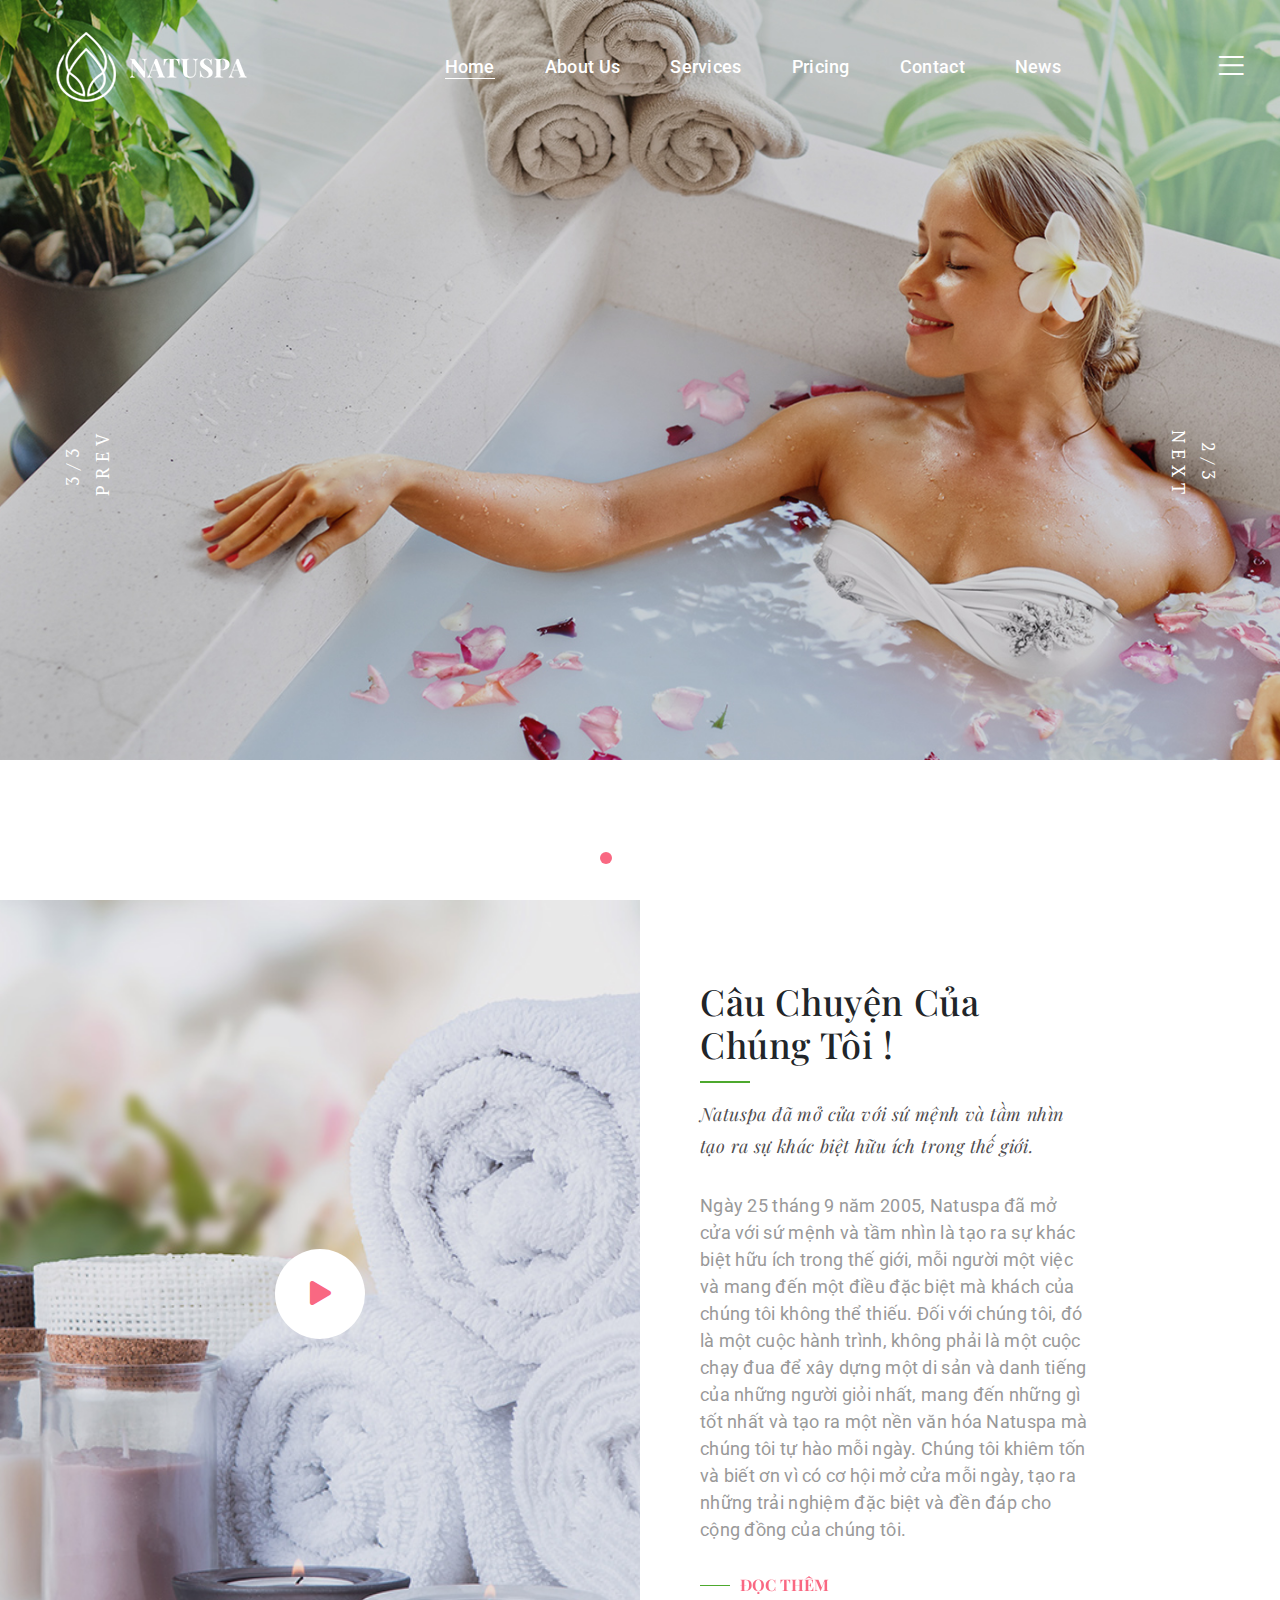
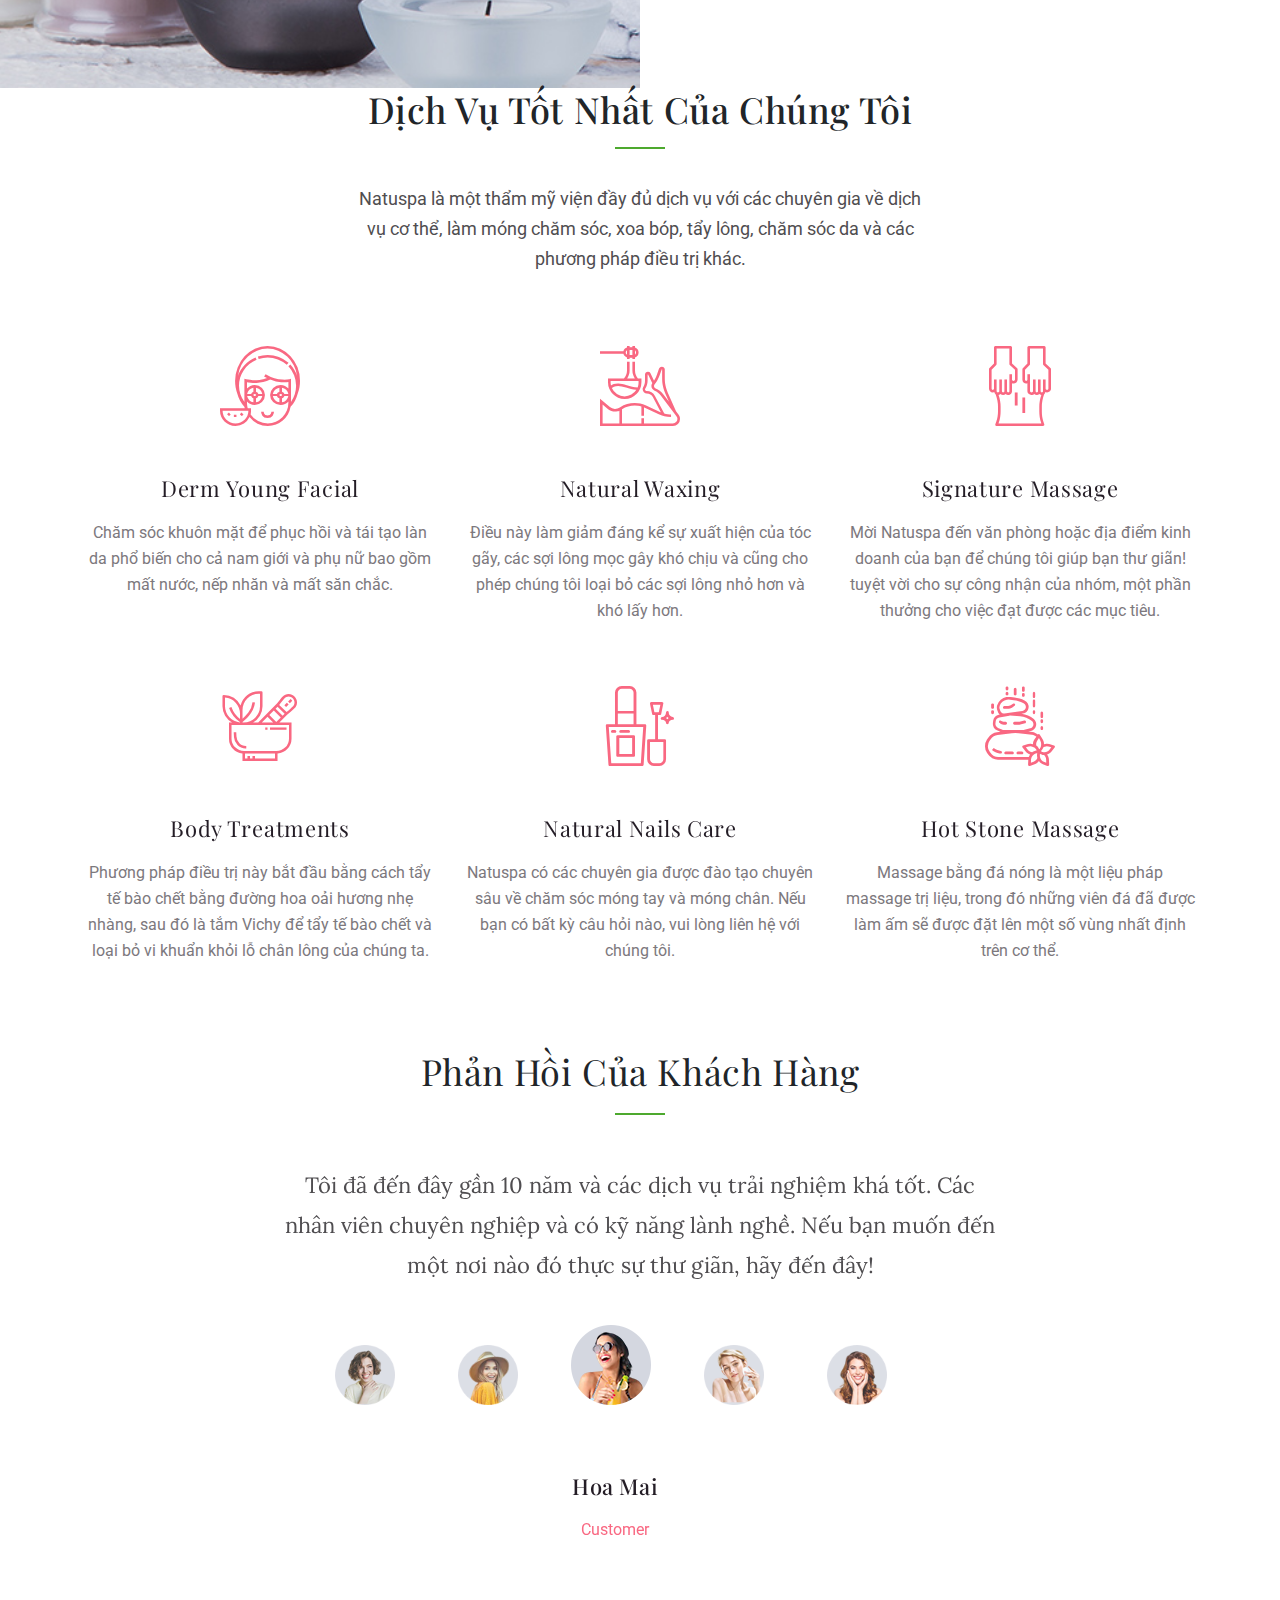
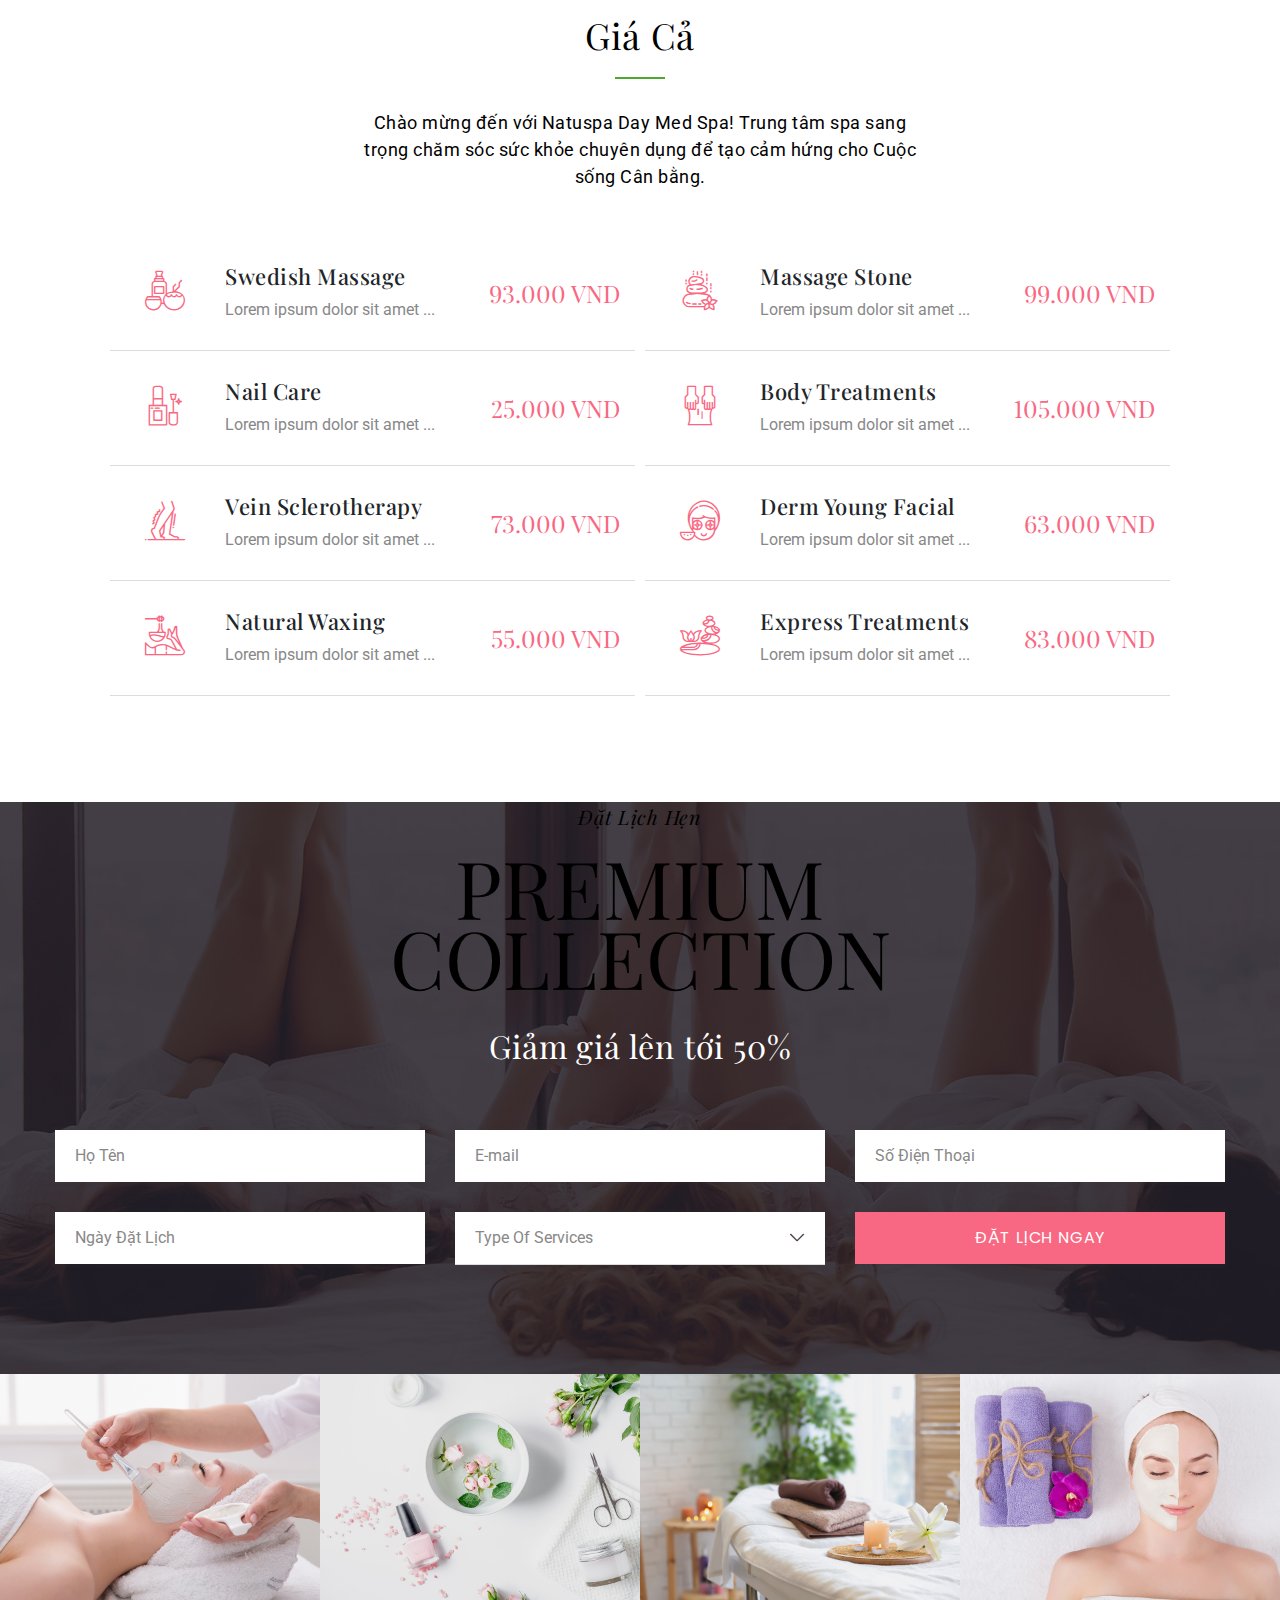
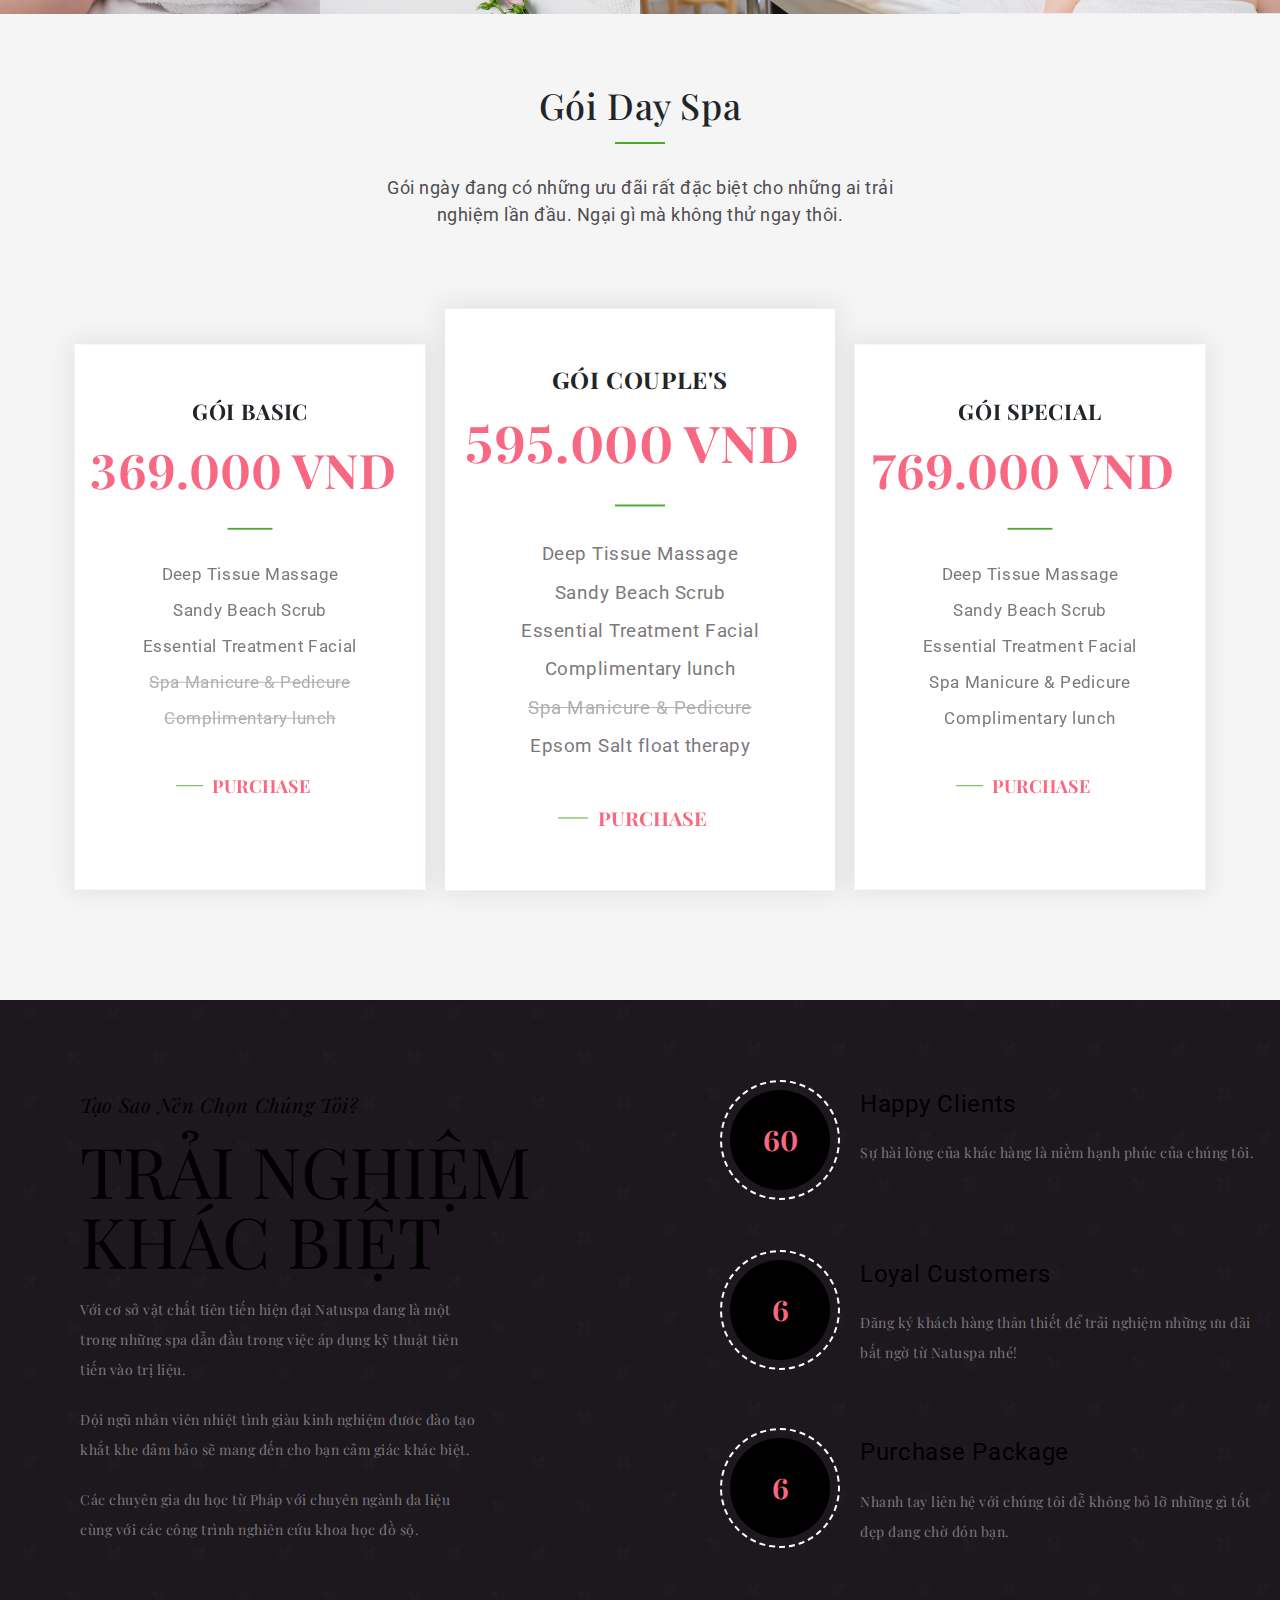
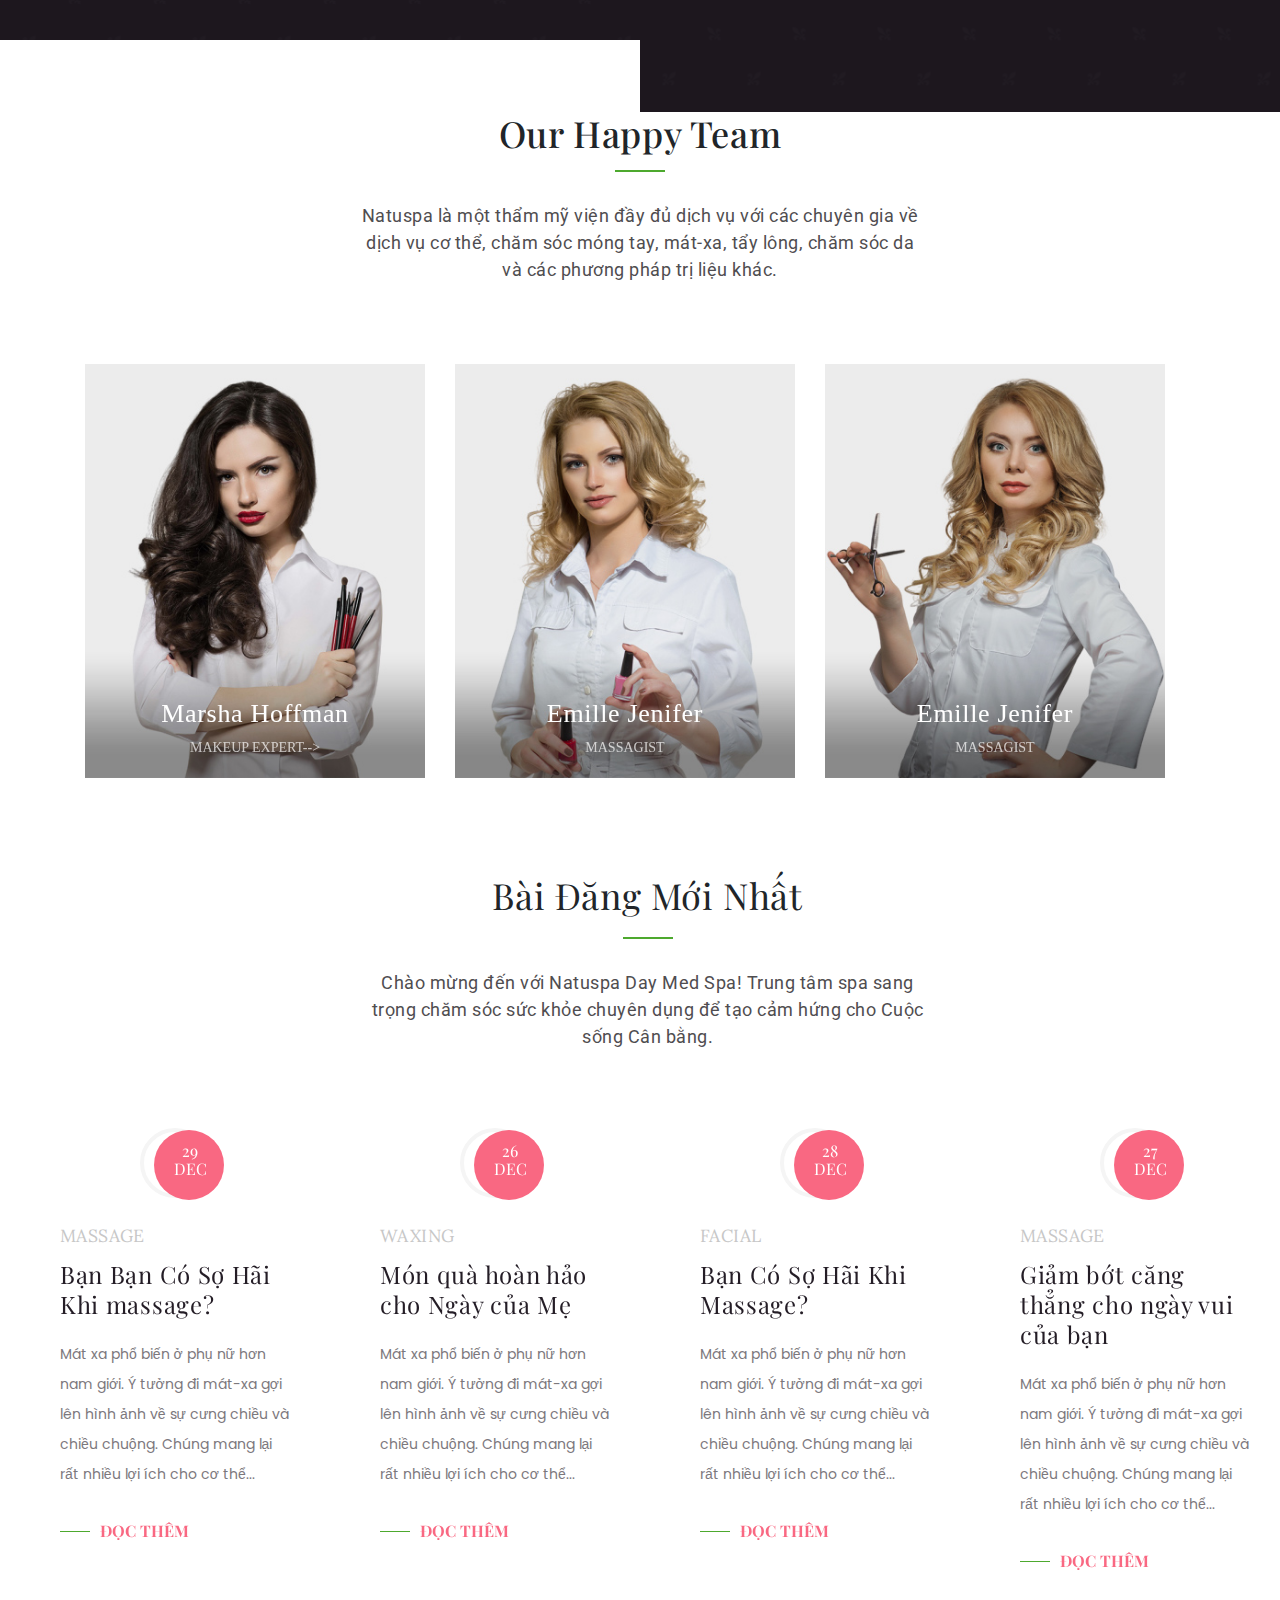
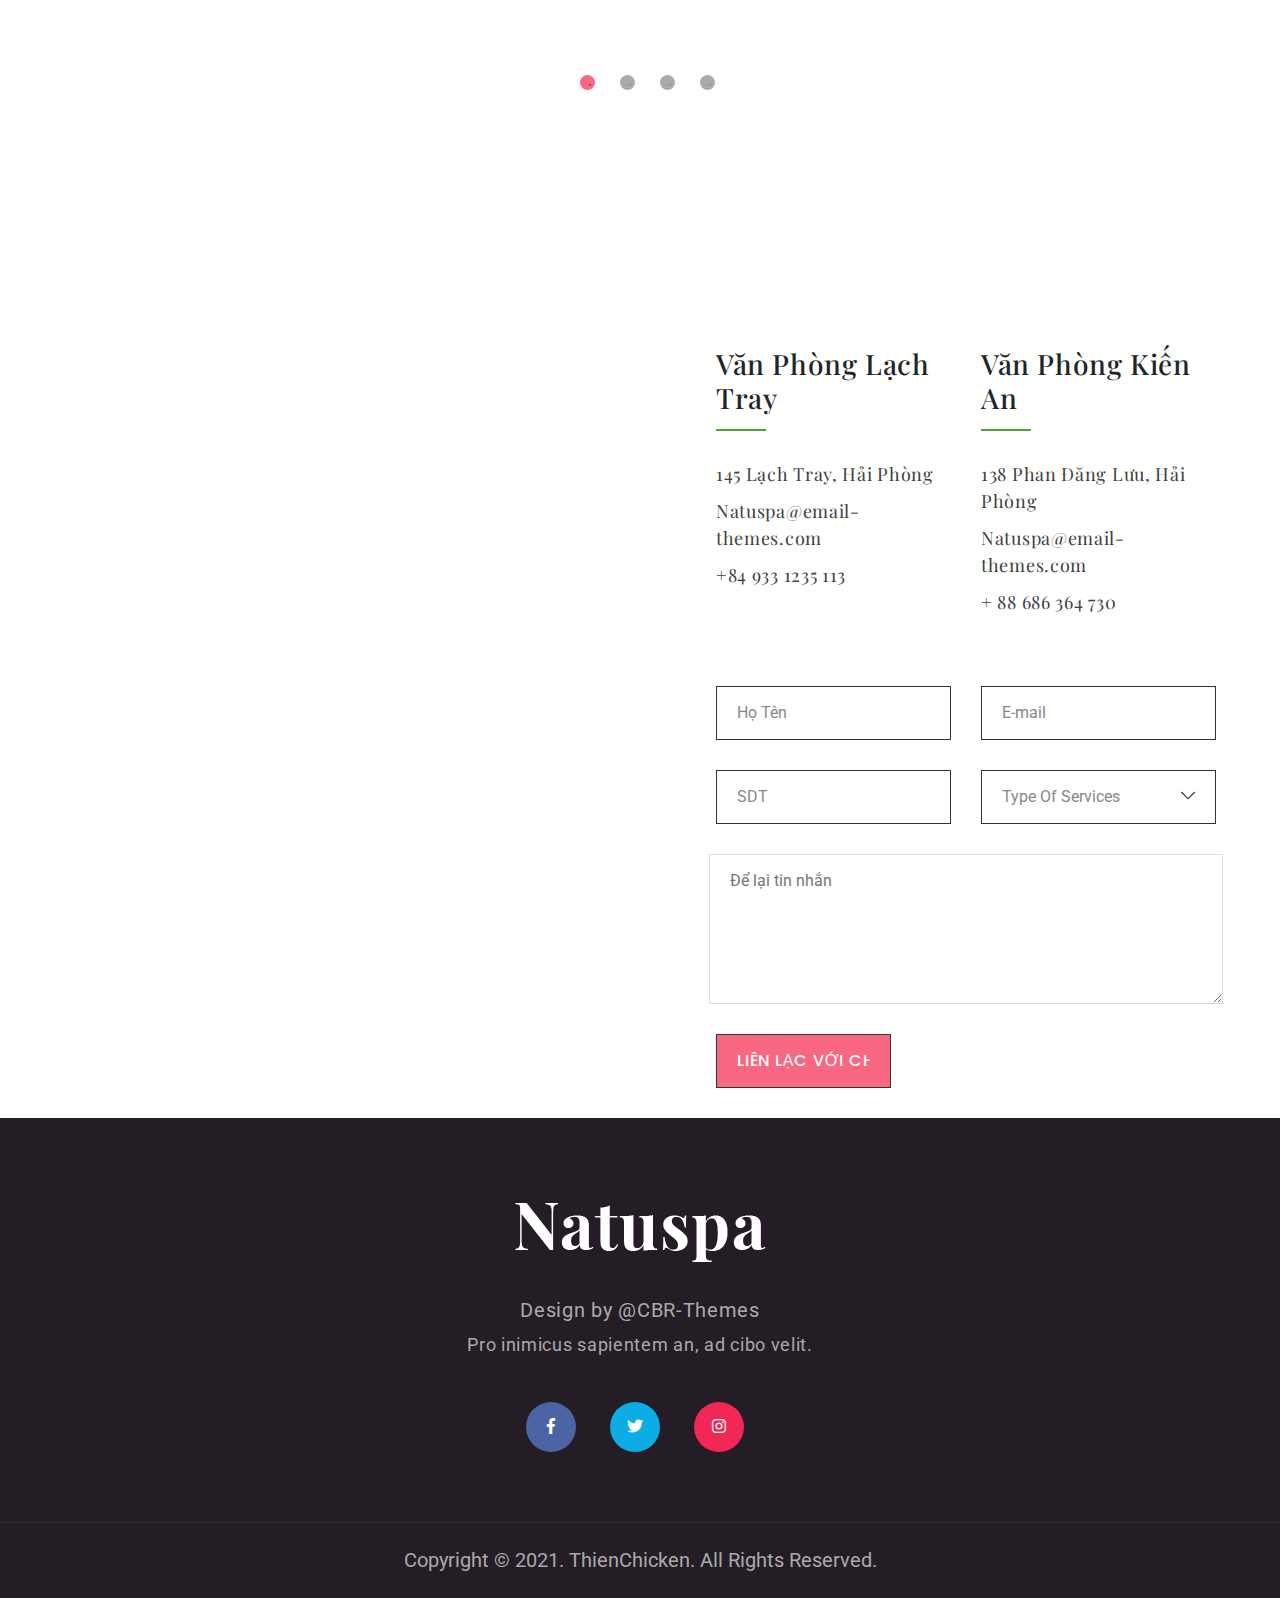
==== index.html @ ff422be2 "Web ne" ====
<!DOCTYPE html>
<html lang="en">

<head>
    <meta charset="UTF-8">
    <meta name="viewport" content="width=device-width, initial-scale=1.0">
    <meta http-equiv="X-UA-Compatible" content="ie=edge">
    <title>Natuspa - Beauty Salon & Spa Template</title>
    <link rel="stylesheet" href="./resource/css/style.css">
    <link rel="stylesheet" href="./resource/css/queries.css">
    <link rel="stylesheet" href="./resource/css/home-two.css">
    <link rel="stylesheet" href="./resource/css/animation.css">
    <link rel="stylesheet" href="./resource/css/queries-home-two.css">
    <!-- bootstrap 4 -->
    <link rel="stylesheet" href="./vendor/css/bootstrap.min.css">
    <!-- fontawesome -->
    <link rel="stylesheet" href="./vendor/fonts/fontawesome-5.0.13/css/all.css">
    <link rel="stylesheet" href="./vendor/fonts/natuspa-font/css/natuspa-icons.css">
    <!-- slick -->
    <link rel="stylesheet" href="./vendor/js/slick/slick.css">
    <link rel="stylesheet" href="./vendor/js/slick/slick-theme.css">
    <!-- <link rel="stylesheet" type="text/css" href="//cdn.jsdelivr.net/npm/slick-carousel@1.8.1/slick/slick.css" /> -->
    <link rel="stylesheet" href="./vendor/js/datetimepicker-master/jquery.datetimepicker.css">
    <!-- magnific popup -->
    <link rel="stylesheet" href="./vendor/js/Magnific-Popup-master/magnific-popup.css">
    <!-- favicons -->
    <link rel="apple-touch-icon" sizes="76x76" href="/resource/favicons/apple-touch-icon.png">
    <link rel="icon" type="image/png" sizes="32x32" href="/resource/favicons/favicon-32x32.png">
    <link rel="icon" type="image/png" sizes="16x16" href="/resource/favicons/favicon-16x16.png">
    <link rel="manifest" href="/resource/favicons/site.webmanifest">
    <link rel="mask-icon" href="/resource/favicons/safari-pinned-tab.svg" color="#5bbad5">
    <link rel="shortcut icon" href="/resource/favicons/favicon.ico">
    <meta name="msapplication-TileColor" content="#da532c">
    <meta name="msapplication-config" content="/resource/favicons/browserconfig.xml">
    <meta name="theme-color" content="#ffffff">
</head>

<body class="preload">

    <!-- Loading ......... -->
    <div class="loader" id="loader">
        <div class="loader-inner">
            <img src="./imgs/loader.svg" alt="Loader" class="loader-img">
        </div>
    </div>

    <!-- overlay for focus -->
    <div id="overlay" style="display: none;"></div>

    <!-- scroll top -->
    <a class="scroll-top link-text" href="#home">Top</a>

    <!-- page wrapper -->
    <div class="page-wrapper">
        <!-- Header -->
        <header id="home">
            <!-- Navigation -->
            <nav class="navbar navbar-expand-xl navbar-dark">
                <!-- logo site -->
                <a class="navbar-brand main-logo" href="index.html" rel="home" title="Natuspa">
                    <img src="./imgs/logo_white.png" alt="Natuspa Logo" width="193" height="76">
                </a>
                <!--  main nav -->
                <button class="navbar-toggler mobile-nav-icon" type="button" data-toggle="collapse"
                    data-target="#main-nav-mobile">
                    <span class="navbar-toggler-icon"></span>
                </button>
                <div class="collapse navbar-collapse main-nav">
                    <ul class="navbar-nav menu" id="mainNav">
                        <li class="nav-item menu-item menu-item-current menu-item-has-child">
                            <a class="nav-link" href="index.html">Home</a>
                            </ul>
                        </li>
                        <li class="nav-item menu-item">
                            <a class="nav-link" href="about-us.html">About Us</a>
                        </li>
                        <li class="nav-item menu-item">
                            <a class="nav-link" href="services.html">Services</a>
                        </li>
                        <li class="nav-item menu-item">
                            <a class="nav-link" href="page-pricing.html">Pricing</a>
                        </li>
                        <li class="nav-item menu-item">
                            <a class="nav-link" href="contact-us.html">Contact</a>
                        </li>
                        <li class="nav-item menu-item menu-item-has-child">
                            <a class="nav-link" href="#">News</a>
                            <ul class="sub-menu">
                                <li><a href="page-blog.html">News National</a></li>
                                <li><a href="page-blog-details.html">Blog Natuspa</a></li>
                            </ul>
                        </li>
                    </ul>
                </div>
                <!-- nav icon -->
                <div class="main-nav-icon">
                    <!-- search -->
                    <a class="search-button">
                        <span class="search-icon nav-icon"><i class="fal fa-search"></i></span>
                    </a>
                    <div class="search-form">
                        <span class="close-search"><i class="fal fa-times-circle"></i></span>
                        <form class="search-input" action="#">
                            <input type="text" name="search" id="searchForm" placeholder="Type and hit enter..."
                                autocomplete="off">
                        </form>
                    </div>

                    <!-- bars icon -->
                    <a class="slide-icon">
                        <span class="bars-icon nav-icon"><i class="fal fa-bars"></i></span>
                    </a>
                </div>
            </nav>
            <!-- menu popup -->
            <div class="menu-popup">
                <span class="close-icon"><i class="fal fa-times"></i></span>
                <div class="content-wrap">
                    <h1 class="title">Natuspa</h1>
                    <p class="text">
                        Đối với chúng tôi, đó là một cuộc hành trình, không phải là một cuộc chạy đua để xây dựng một di sản và 
			danh tiếng của những người giỏi nhất,
			Natuspa mang đến những gì tốt nhất và tạo ra một nền văn hóa mà chúng tôi tự hào mỗi ngày.
                    </p>
                    <span class="menu-popup-img"><img src="./imgs/summer-sale.jpg" alt="Sale"></span>
                    <div class="contact-popup-info">
                        <h2 class="title">Contact Us</h2>
                        <div class="address">
                            <span>145 Lạch Tray, Hải Phòng</span>
                        </div>
                        <div class="email">
                            <span>Natuspa@email-themes.com</span>
                        </div>
                        <div class="phone">
                            <span>+84 933 1235 113</span>
                        </div>
                        <div class="social-media-icons">
                            <div class="social-media">
                                <a class="social-popup-icon" target="_blank" href="#"><i
                                        class="fab fa-linkedin-in"></i></a>
                            </div>
                            <div class="social-media">
                                <a class="social-popup-icon" target="_blank" href="https://fb.com/Tuannguyentn2504"><i
                                        class="fab fa-facebook-f"></i></a>
                            </div>
                            <div class="social-media">
                                <a class="social-popup-icon" target="_blank" href="#"><i
                                        class="fab fa-twitter"></i></i></a>
                            </div>
                            <div class="social-media">
                                <a class="social-popup-icon" target="_blank" href="#"><i
                                        class="fab fa-google-plus-g"></i></a>
                            </div>
                        </div>
                    </div>
                </div>
            </div>
            <!-- slides -->
            <div class="slide-wrap">
                <div class="slide-inner">
                    <div class="slide-item active">
                        <img src="./imgs/slide_1.jpg" alt="slide one">
                        <div class="slide-text">
                            <h3>Chào Mừng Đến Với Natuspa !</h3>
                            <h1>Trải Nghiệm Tốt Nhất Dành Cho Bạn</h1>
                            <p>Bước vào một bầu không khí thư giãn thoải mái. Natuspa là nơi ẩn náu yên bình 
				khỏi lối sống phức tạp và căng thẳng dành cho bạn.
				Để lại cảm giác sảng khoái, xinh đẹp và thư thái hơn bao giờ hết.
                            </p>
                            <button class="btn book-now-btn">Đặt Lịch Ngay</button>
                        </div>
                    </div>
                    <div class="slide-item">
                        <img src="./imgs/slide_2.jpg" alt="slide two">
                        <div class="slide-text" style="text-align: left;">
                            <h3>Chào Mừng Đến Với Natuspa !</h3>
                            <h1>Trải Nghiệm Tốt Nhất Dành Cho Bạn</h1>
                            <p>Bạn xứng đáng được nghỉ ngơi. khám phá lại ý nghĩa của việc thoải mái, cảm thấy tốt hơn và 
			       tận hưởng những lợi ích lâu dài của trải nghiệm spavia.
                            </p>
                            <button class="btn book-now-btn">Đặt Lịch Ngay</button>
                        </div>
                    </div>
                    <div class="slide-item">
                        <img src="./imgs/slide_3.jpg" alt="slide three">
                        <div class="slide-text" style="text-align: right;">
                            <h3>Chào Mừng Đến Với Natuspa !</h3>
                            <h1>Trải Nghiệm Tốt Nhất Dành Cho Bạn</h1>
                            <p>Tạm gác lại những công việc bộn bề hàng ngày và dành thời gian cho bản thân, hãy để nhóm spavia nạp năng lượng, 
			       phục hồi cơ thể và tâm trí của bạn.
                            </p>
                            <button class="btn book-now-btn">Đặt Lịch Ngay</button>
                        </div>
                    </div>
                </div>
                <a href="#" class="slide-control" id="prev-slide"></a>
                <a href="#" class="slide-control" id="next-slide"></a>
                <ol class="slide-dot">
                    <li class="active"></li>
                    <li></li>
                    <li></li>
                </ol>
            </div>
        </header>

        <!-- about-section -->
        <div class="about-section container-fluid" id="about">
            <div class="row">
                <div class="video-box col-lg-6 col-md-12">
                    <div class="play-btn">
                        <i class="fas fa-play"></i>
                    </div>
                </div>
                <div class="about-main-text col-lg-6 col-md-12">
                    <h2 class="section-title">Câu chuyện của chúng tôi !</h2>
                    <div class="sub-heading">
                        <em>Natuspa đã mở cửa với sứ mệnh và tầm nhìn tạo ra sự khác biệt hữu ích trong thế giới.</em>
                    </div>
                    <p class="text-box">Ngày 25 tháng 9 năm 2005, Natuspa đã mở cửa với sứ mệnh và tầm nhìn là tạo ra sự khác biệt hữu ích trong thế giới, 
			mỗi người một việc và mang đến một điều đặc biệt mà khách của chúng tôi không thể thiếu. Đối với chúng tôi, 
			đó là một cuộc hành trình, không phải là một cuộc chạy đua để xây dựng một di sản và danh tiếng của những người giỏi nhất,
			mang đến những gì tốt nhất và tạo ra một nền văn hóa Natuspa mà chúng tôi tự hào mỗi ngày. 
			Chúng tôi khiêm tốn và biết ơn vì có cơ hội mở cửa mỗi ngày, tạo ra những trải nghiệm đặc biệt và đền đáp cho cộng đồng của chúng tôi.
                    </p>
                    <a class="link-text text-linear-effect">Đọc thêm</a>
                </div>
            </div>
            <iframe src="https://www.youtube.com/embed/zHCyHodIlCY" frameborder="0"
                allow="accelerometer; autoplay; encrypted-media; gyroscope; picture-in-picture" allowfullscreen
                class="video-embed">
            </iframe>
            <span class="close-btn"><i class="fal fa-times"></i></span>
            <div class="spacer-clearfix" style="height: 0px;"></div>
        </div>

        <!-- service section -->
        <div class="services-section container" id="services">
            <div class="row">
                <div class="spacer-clearfix" style="height: 0px;"></div>
                <div class="services-info col-md-12">
                    <h2 class="section-title">Dịch vụ tốt nhất của chúng tôi</h2>
                    <p class="services-main-text">Natuspa là một thẩm mỹ viện đầy đủ dịch vụ với các chuyên gia về dịch vụ cơ thể, làm móng
            chăm sóc, xoa bóp, tẩy lông, chăm sóc da và các phương pháp điều trị khác.
                    </p>
                </div>
                <div class="service col-lg-4 col-md-6 col-sm-12">
                    <div class="services-icon-wrap">
                        <i class="natuspa-icon-facial-treatment"></i>
                    </div>
                    <div class="heading text-linear-effect">Derm Young Facial</div>
                    <div class="description">Chăm sóc khuôn mặt để phục hồi và tái tạo làn da phổ biến cho cả nam giới và phụ nữ 
            bao gồm mất nước, nếp nhăn và mất săn chắc.
                    </div>
                    <div class="spacer-clearfix" style="height: 50px;"></div>
                </div>
                <div class="service col-lg-4 col-md-6 col-sm-12">
                    <div class="services-icon-wrap">
                        <i class="natuspa-icon-depilation"></i>
                    </div>
                    <div class="heading text-linear-effect">Natural Waxing</div>
                    <div class="description">Điều này làm giảm đáng kể sự xuất hiện của tóc gãy, các sợi lông mọc gây khó chịu và 
            cũng cho phép chúng tôi loại bỏ các sợi lông nhỏ hơn và khó lấy hơn.
                    </div>
                    <div class="spacer-clearfix" style="height: 50px;"></div>
                </div>
                <div class="service col-lg-4 col-md-6 col-sm-12">
                    <div class="services-icon-wrap">
                        <i class="natuspa-icon-massage-1"></i>
                    </div>
                    <div class="heading text-linear-effect">Signature Massage</div>
                    <div class="description">Mời Natuspa đến văn phòng hoặc địa điểm kinh doanh của bạn để chúng tôi giúp bạn thư giãn!
             tuyệt vời cho sự công nhận của nhóm, một phần thưởng cho việc đạt được các mục tiêu.
                    </div>
                    <div class="spacer-clearfix" style="height: 50px;"></div>
                </div>
                <div class="service col-lg-4 col-md-6 col-sm-12">
                    <div class="services-icon-wrap">
                        <i class="natuspa-icon-herbal"></i>
                    </div>
                    <div class="heading text-linear-effect">Body Treatments</div>
                    <div class="description">Phương pháp điều trị này bắt đầu bằng cách tẩy tế bào chết bằng đường hoa oải hương nhẹ nhàng, 
            sau đó là tắm Vichy để tẩy tế bào chết và loại bỏ vi khuẩn khỏi lỗ chân lông của chúng ta.
                    </div>
                    <div class="spacer-clearfix" style="height: 0px;"></div>
                </div>
                <div class="service col-lg-4 col-md-6 col-sm-12">
                    <div class="services-icon-wrap">
                        <i class="natuspa-icon-polish"></i>
                    </div>
                    <div class="heading text-linear-effect">Natural Nails Care</div>
                    <div class="description">Natuspa có các chuyên gia được đào tạo chuyên sâu về chăm sóc móng tay và móng chân.
             Nếu bạn có bất kỳ câu hỏi nào, vui lòng liên hệ với chúng tôi.
                    </div>
                    <div class="spacer-clearfix" style="height: 0px;"></div>
                </div>
                <div class="service col-lg-4 col-md-6 col-sm-12">
                    <div class="services-icon-wrap">
                        <i class="natuspa-icon-stone"></i>
                    </div>
                    <div class="heading text-linear-effect">Hot Stone Massage</div>
                    <div class="description">Massage bằng đá nóng là một liệu pháp massage trị liệu,
             trong đó những viên đá đã được làm ấm sẽ được đặt lên một số vùng nhất định trên cơ thể.
                    </div>
                    <div class="spacer-clearfix" style="height: 0px;"></div>
                </div>
                <div class="spacer-clearfix" style="height: 80px;"></div>
            </div>
        </div>

        <!-- testimonial section -->
        <div class="testimonial-section container" id="testimonial">
            <div class="section-title">Phản hồi của khách hàng</div>
            <div class="spacer-clearfix" style="height: 35px;"></div>
            <blockquote>
                <div class="slick-slide-cite">
                    <p>
                        Tôi đã đến đây gần 10 năm và các dịch vụ trải nghiệm khá tốt. Các nhân viên chuyên nghiệp và có kỹ năng lành nghề.
			Nếu bạn muốn đến một nơi nào đó thực sự thư giãn, hãy đến đây!
                    </p>
                    <p>
                        Tôi đã đến đây gần 10 năm và các dịch vụ trải nghiệm khá tốt. Các nhân viên chuyên nghiệp và có kỹ năng lành nghề.
			Nếu bạn muốn đến một nơi nào đó thực sự thư giãn, hãy đến đây!
                    </p>
                    <p>
                        Tôi đã đến đây gần 10 năm và các dịch vụ trải nghiệm khá tốt. Các nhân viên chuyên nghiệp và có kỹ năng lành nghề.
			Nếu bạn muốn đến một nơi nào đó thực sự thư giãn, hãy đến đây!
                    </p>
                    <p>
                        Tôi đã đến đây gần 10 năm và các dịch vụ trải nghiệm khá tốt. Các nhân viên chuyên nghiệp và có kỹ năng lành nghề.
			Nếu bạn muốn đến một nơi nào đó thực sự thư giãn, hãy đến đây!
                    </p>
                    <p>
                        Tôi đã đến đây gần 10 năm và các dịch vụ trải nghiệm khá tốt. Các nhân viên chuyên nghiệp và có kỹ năng lành nghề.
			Nếu bạn muốn đến một nơi nào đó thực sự thư giãn, hãy đến đây!
                    </p>
                </div>
                <div class="slick-slide-figure-img">
                    <div><img src="./imgs/testimonials/1.png" alt="customer"></div>
                    <div><img src="./imgs/testimonials/2.png" alt="customer"></div>
                    <div><img src="./imgs/testimonials/3.png" alt="customer"></div>
                    <div><img src="./imgs/testimonials/1.png" alt="customer"></div>
                    <div><img src="./imgs/testimonials/5.png" alt="customer"></div>
                    <div><img src="./imgs/testimonials/4.png" alt="customer"></div>
                </div>
                <div class="slick-slide-figure-info">
                    <div class="infomation">
                        <div class="name">Hoa Mai</div>
                        <div class="position">Customer</div>
                    </div>
                    <div class="infomation">
                        <div class="name">Thu Hà</div>
                        <div class="position">Customer</div>
                    </div>
                    <div class="infomation">
                        <div class="name">Bông Cúc</div>
                        <div class="position">Customer</div>
                    </div>
                    <div class="infomation">
                        <div class="name">Ngọc Lan</div>
                        <div class="position">Customer</div>
                    </div>
                    <div class="infomation">
                        <div class="name">Vy Oanh</div>
                        <div class="position">Customer</div>
                    </div>
                    <div class="infomation">
                        <div class="name">Nhã Phương</div>
                        <div class="position">Customer</div>
                    </div>
                </div>
            </blockquote>
            <div class="spacer-clearfix" style="height: 0px;"></div>
        </div>

        <!-- pricing plan -->
        <div class="pricing-plan container">
            <div class="spacer-clearfix" style="height: 50px;"></div>
            <div class="row">
                <div class="heading col-12">
                    <div class="main-heading section-title">Giá Cả</div>
                    <div class="sub-heading">
                        <p>Chào mừng đến với Natuspa Day Med Spa! Trung tâm spa sang trọng chăm sóc sức khỏe chuyên dụng 
			   để tạo cảm hứng cho Cuộc sống Cân bằng.
                        </p>
                    </div>
                </div>
                <div class="spacer-clearfix" style="height: -20px;"></div>
                <ul class="pricing-menu col-12">
                    <li class="pricing-item all facial massage">
                        <span class="logo"><i class="natuspa-icon-oil"></i></span>
                        <div class="heading">
                            <h4>Swedish Massage</h4>
                            <div class="description">Lorem ipsum dolor sit amet ...</div>
                        </div>
                        <span class="price">93.000 VND</span>
                    </li>
                    <li class="pricing-item all massage treatments">
                        <span class=" logo"><i class="natuspa-icon-stone"></i></span>
                        <div class="heading">
                            <h4>Massage Stone</h4>
                            <div class="description">Lorem ipsum dolor sit amet ...</div>
                        </div>
                        <span class="price">99.000 VND</span>
                    </li>
                    <li class="pricing-item all nail treatments waxing">
                        <span class="logo"><i class="natuspa-icon-polish"></i></span>
                        <div class="heading">
                            <h4>Nail Care</h4>
                            <div class="description">Lorem ipsum dolor sit amet ...</div>
                        </div>
                        <span class="price">25.000 VND</span>
                    </li>
                    <li class="pricing-item all treatments massage">
                        <span class="logo"><i class="natuspa-icon-massage-1"></i></span>
                        <div class="heading">
                            <h4>Body Treatments</h4>
                            <div class="description">Lorem ipsum dolor sit amet ...</div>
                        </div>
                        <span class="price">105.000 VND</span>
                    </li>
                    <li class="pricing-item all facial waxing nail">
                        <span class="logo"><i class="natuspa-icon-cramp"></i></span>
                        <div class="heading">
                            <h4>Vein Sclerotherapy</h4>
                            <div class="description">Lorem ipsum dolor sit amet ...</div>
                        </div>
                        <span class="price">73.000 VND</span>
                    </li>
                    <li class="pricing-item all facial massage">
                        <span class="logo"><i class="natuspa-icon-facial-treatment"></i></span>
                        <div class="heading">
                            <h4>Derm Young Facial</h4>
                            <div class="description">Lorem ipsum dolor sit amet ...</div>
                        </div>
                        <span class="price">63.000 VND</span>
                    </li>
                    <li class="pricing-item all waxing">
                        <span class="logo"><i class="natuspa-icon-depilation"></i></span>
                        <div class="heading">
                            <h4>Natural Waxing</h4>
                            <div class="description">Lorem ipsum dolor sit amet ...</div>
                        </div>
                        <span class="price">55.000 VND</span>
                    </li>
                    <li class="pricing-item all treatments">
                        <span class="logo"><i class="natuspa-icon-spa-1"></i></span>
                        <div class="heading">
                            <h4>Express Treatments</h4>
                            <div class="description">Lorem ipsum dolor sit amet ...</div>
                        </div>
                        <span class="price">83.000 VND</span>
                    </li>
                </ul>
                <span id="filter-option"></span>
            </div>
            <div class="spacer-clearfix" style="height: 60px;"></div>
        </div>

        <!-- appointment & form section -->
        <div class="appointment-section container-fluid">
            <div class="container">
                <div class="row">
                    <div class="spacer-clearfix" style="height: 0px;"></div>
                    <div class="heading col-12">
                        <div class="pre-heading">Đặt Lịch Hẹn</div>
                        <div class="main-heading">premium<br>Collection</div>
                        <div class="sub-heading">Giảm giá lên tới 50%</div>
                    </div>
                    <div class="spacer-clearfix" style="height: 60px;"></div>
                    <div class="appointment-form col-12">
                        <form action="/action_page.php">
                            <div class="row">
                                <div class="form-input col-lg-4 col-md-6 col-sm-12 your-name">
                                    <input type="text" name="name" id="name" placeholder="Họ Tên">
                                    <div class="error">( <span>*</span> )</div>
                                </div>
                                <div class="form-input col-lg-4 col-md-6 col-sm-12 your-email">
                                    <input type="text" name="email" id="email" placeholder="E-mail">
                                    <div class="error">( <span>*</span> )</div>
                                </div>
                                <div class="form-input col-lg-4 col-md-6 col-sm-12 your-phone-number">
                                    <input type="text" name="phone-number" id="phone-number" placeholder="Số Điện Thoại">
                                    <div class="error">( <span>*</span> )</div>
                                </div>
                                <div class="form-input col-lg-4 col-md-6 col-sm-12 preferred-date">
                                    <input type="text" name="preferred-date" id="datepicker"
                                        placeholder="Ngày Đặt Lịch" autocomplete="off">
                                    <div class="error">( <span>*</span> )</div>
                                </div>
                                <div class="form-input col-lg-4 col-md-6 col-sm-12 your-service">
                                    <div class="current-option" data-value="0">Type Of Services</div>
                                    <div class="error">( <span>*</span> )</div>
                                    <span class="dropdown-icon"><i class="fal fa-chevron-down down"></i></span>
                                    <ul class="option-menu">
                                        <li class="option" data-value="0">Loại Dịch Vụ</li>
                                        <li class="option" data-value="1">Natural Waxing</li>
                                        <li class="option" data-value="1">Signature Massage</li>
                                        <li class="option" data-value="1">Natural Nails Care</li>
                                        <li class="option" data-value="1">Body Treatments</li>
                                        <li class="option" data-value="1">Derm Young Facial</li>
                                    </ul>
                                </div>
                                <div class="form-input col-lg-4 col-md-6 col-sm-12 submit-btn">
                                    <input value="Đặt Lịch Ngay" id="appointment-submit" name="Đăng Ký"
                                        class="btn book-now-btn" disabled="disabled" style="opacity: 1;">
                                </div>
                            </div>
                        </form>
                    </div>
                    <div class="spacer-clearfix" style="height: 80px;"></div>
                </div>
            </div>
        </div>

        <!-- collection section -->
        <div class="collection">
            <a href="./imgs/collection/gallery-1.jpg" class="collect-item">
                <img src="./imgs/collection/gallery-1.jpg" alt="Gallery-1" class="collect-img" id="gallery-1">
                <span class="plus-icon"><i class="fal fa-plus"></i></span>
            </a>
            <a href="./imgs/collection/gallery-2.jpg" class="collect-item">
                <img src="./imgs/collection/gallery-2.jpg" alt="Gallery-2" class="collect-img" id="gallery-2">
                <span class="plus-icon"><i class="fal fa-plus"></i></span>
            </a>
            <a href="./imgs/collection/gallery-3.jpg" class="collect-item">
                <img src="./imgs/collection/gallery-3.jpg" alt="Gallery-3" class="collect-img" id="gallery-3">
                <span class="plus-icon"><i class="fal fa-plus"></i></span>
            </a>
            <a href="./imgs/collection/gallery-4.jpg" class="collect-item">
                <img src="./imgs/collection/gallery-4.jpg" alt="Gallery-4" class="collect-img" id="gallery-4">
                <span class="plus-icon"><i class="fal fa-plus"></i></span>
            </a>
        </div>

        <!-- day spa packages -->
        <div class="spa-packages container-fluid">
            <div class="spacer-clearfix" style="height: 70px;"></div>
            <div class="container">
                <div class="row">
                    <div class="heading col-12">
                        <h2 class="main-heading section-title">Gói Day Spa</h2>
                        <div class="sub-heading">
                            <p>Gói ngày đang có những ưu đãi rất đặc biệt cho những ai trải nghiệm lần đầu. Ngại gì mà không thử ngay thôi.
                            </p>
                        </div>
                    </div>
                    <div class="package-box col-lg-4 col-md-6 col-sm-12">
                        <h2 class="section-title name-price-package">GÓI BASIC<br><span class="price">369.000 VND</span>
                        </h2>
                        <ul class="features">
                            <li class="feature-item">Deep Tissue Massage</li>
                            <li class="feature-item">Sandy Beach Scrub</li>
                            <li class="feature-item">Essential Treatment Facial</li>
                            <li class="feature-item"><del>Spa Manicure & Pedicure</del></li>
                            <li class="feature-item"><del>Complimentary lunch</del></li>
                        </ul>
                        <a class="link-text text-linear-effect purchase-btn">purchase</a>
                    </div>
                    <div class="package-box center col-lg-4 col-md-6 col-sm-12">
                        <h2 class="section-title name-price-package">GÓI COUPLE'S<br><span class="price">595.000 VND</span>
                        </h2>
                        <ul class="features">
                            <li class="feature-item">Deep Tissue Massage</li>
                            <li class="feature-item">Sandy Beach Scrub</li>
                            <li class="feature-item">Essential Treatment Facial</li>
                            <li class="feature-item">Complimentary lunch</li>
                            <li class="feature-item"><del>Spa Manicure & Pedicure</del></li>
                            <li class="feature-item">Epsom Salt float therapy</li>
                        </ul>
                        <a class="link-text text-linear-effect purchase-btn">purchase</a>
                    </div>
                    <div class="package-box col-lg-4 col-md-6 col-sm-12">
                        <h2 class="section-title name-price-package">GÓI Special<br><span class="price">769.000 VND</span>
                        </h2>
                        <ul class="features">
                            <li class="feature-item">Deep Tissue Massage</li>
                            <li class="feature-item">Sandy Beach Scrub</li>
                            <li class="feature-item">Essential Treatment Facial</li>
                            <li class="feature-item">Spa Manicure & Pedicure</li>
                            <li class="feature-item">Complimentary lunch</li>
                        </ul>
                        <a class="link-text text-linear-effect purchase-btn">purchase</a>
                    </div>
                </div>
            </div>
            <div class="spacer-clearfix" style="height: 80px;"></div>
        </div>

        <!-- video box and counter section -->
        <div class="videobox-counter-wrapper container-fluid">
            <div class="row">
                <div class="col-md-12 col-lg-6 p-0">
                    <div class="counter-section">
                        <div class="heading">
                            <div class="pre-heading">Tạo sao nên chọn chúng tôi?</div>
                            <div class="main-heading">trải nghiệm<br>khác biệt</div>
                        </div>
                        <div class="counter">
                            <p class="sub-heading">Với cơ sở vật chất tiên tiến hiện đại Natuspa đang là một trong những spa dẫn đầu trong việc áp dụng kỹ thuật tiên tiến vào trị liệu.
                            </p>
                            <p class="sub-heading">Đội ngũ nhân viên nhiệt tình giàu kinh nghiệm đươc đào tạo khắt khe đảm bảo sẽ mang đến cho bạn cảm giác khác biệt.
                            </p>
                            <p class="sub-heading">Các chuyên gia du học từ Pháp với chuyên ngành da liệu cùng với các công trình nghiên cứu khoa học đồ sộ.
                            </p>
                        </div>
                    </div>
                </div>
                <div class="col-md-12 col-lg-6 p-0">
                    <div class="counter-section">
                        <div class="counter">
                            <div class="counter-item">
                                <div class="number"><span class="price" id="number-1"></span></div>
                                <div class="description">
                                    <h3 class="title">Happy Clients</h3>
                                    <p class="sub-heading">Sự hài lòng của khác hàng là niềm hạnh phúc của chúng tôi.
                                    </p>
                                </div>
                            </div>
                            <div class="counter-item">
                                <div class="number"><span class="price" id="number-2"></span></div>
                                <div class="description">
                                    <h3 class="title">Loyal Customers</h3>
                                    <p class="sub-heading">Đăng ký khách hàng thân thiết để trải nghiệm những ưu đãi bất ngờ từ Natuspa nhé!
                                    </p>
                                </div>
                            </div>
                            <div class="counter-item">
                                <div class="number"><span class="price" id="number-3"></span></div>
                                <div class="description">
                                    <h3 class="title">Purchase Package</h3>
                                    <p class="sub-heading">Nhanh tay liên hệ với chúng tôi đễ không bỏ lỡ những gì tốt đẹp đang chờ đón bạn.
                                    </p>
                                </div>
                            </div>
                        </div>
                    </div>
                </div>
            </div>
        </div>

        <!-- team section -->
        <div class="team container">
            <div class="spacer-clearfix" style="height: 0px;"></div>
            <div class="heading">
                <h2 class="section-title">Our Happy Team</h2>
                <div class="sub-heading">
                    <p> Natuspa là một thẩm mỹ viện đầy đủ dịch vụ với các chuyên gia về dịch vụ cơ thể, chăm sóc móng tay, mát-xa, tẩy lông, chăm sóc da và các phương pháp trị liệu khác.
                    </p>
                </div>
            </div>
            <div class="spacer-clearfix" style="height: 65px;"></div>
            <div class="team-slider">
                <div class="team-item">
                    <img src="./imgs/team/person-1-370x450.jpg" alt="Person-1">
                    <div class="infomation">
                        <h4 class="name">Emille Jenifer</h4>
                        <div class="position">Massagist</div>
                    </div>
                    <ul class="social-media-icons">
                        <li class="social-media">
                            <a class="social-popup-icon" target="_blank">
                                <i class="fab fa-linkedin-in"></i>
                            </a>
                        </li>
                        <li class="social-media">
                            <a href="https://fb.com/tuannguyentn2504" class="social-popup-icon" target="_blank">
                                <i class="fab fa-facebook-f"></i>
                            </a>
                        </li>
                        <li class="social-media">
                            <a class="social-popup-icon" target="_blank">
                                <i class="fab fa-twitter"></i>
                            </a>
                        </li>
                    </ul>
                </div>
                <div class="team-item">
                    <img src="./imgs/team/person-2-370x450.jpg" alt="Person-2">
                    <div class="infomation">
                        <h4 class="name">Marsha Hoffman</h4>
                        <div class="position">makeup expert--></div>
                    </div>
                    <ul class="social-media-icons">
                        <li class="social-media">
                            <a class="social-popup-icon" target="_blank">
                                <i class="fab fa-linkedin-in"></i>
                            </a>
                        </li>
                        <li class="social-media">
                            <a href="https://fb.com/tuannguyentn2504" class="social-popup-icon" target="_blank">
                                <i class="fab fa-facebook-f"></i>
                            </a>
                        </li>
                        <li class="social-media">
                            <a class="social-popup-icon" target="_blank">
                                <i class="fab fa-twitter"></i>
                            </a>
                        </li>
                    </ul>
                </div>
                <div class="team-item">
                    <img src="./imgs/team/person-3-370x450.jpg" alt="Person-3">
                    <div class="infomation">
                        <h4 class="name">Emille Jenifer</h4>
                        <div class="position">Massagist</div>
                    </div>
                    <ul class="social-media-icons">
                        <li class="social-media">
                            <a class="social-popup-icon" target="_blank">
                                <i class="fab fa-linkedin-in"></i>
                            </a>
                        </li>
                        <li class="social-media">
                            <a href="https://fb.com/tuannguyentn2504" class="social-popup-icon" target="_blank">
                                <i class="fab fa-facebook-f"></i>
                            </a>
                        </li>
                        <li class="social-media">
                            <a class="social-popup-icon" target="_blank">
                                <i class="fab fa-twitter"></i>
                            </a>
                        </li>
                    </ul>
                </div>
            </div>
            <div class="spacer-clearfix" style="height: 90px;"></div>
        </div>
    </div>

        <!-- latest blog -->
        <div class="latest-blog">
            <div class="spacer-clearfix" style="height: 0px;"></div>
            <div class="container-fluid pr-0">
                <div class="row">
                    <div class="heading col-md-12">
                        <div class="section-title">Bài Đăng Mới Nhất</div>
                        <div class="sub-heading">
                            <p>Chào mừng đến với Natuspa Day Med Spa! Trung tâm spa sang trọng chăm sóc sức khỏe chuyên dụng để tạo cảm hứng cho Cuộc sống Cân bằng.
                            </p>
                        </div>
                    </div>
                    <div class="spacer-clearfix" style="height: 62px;"></div>
                    <div class="col-md-12 pr-0">
                        <div class="post-slider">
                            <div class="post-box">
                                <span class="post-date">
                                    <span>29 <br> DEC</span>
                                </span>
                                <div class="post-category">massage</div>
                                <a href="#" class="post-title">Bạn Bạn Có Sợ Hãi Khi massage?</a>
                                <div class="post-content">
                                    <p>Mát xa phổ biến ở phụ nữ hơn nam giới. Ý tưởng đi mát-xa gợi lên hình ảnh về sự cưng chiều và chiều chuộng. 
					Chúng mang lại rất nhiều lợi ích cho cơ thể...
                                    </p>
                                </div>
                                <a class="post-read-more link-text text-linear-effect">Đọc thêm</a>
                            </div>
                            <div class="post-box">
                                <span class="post-date">
                                    <span>26 <br> DEC</span>
                                </span>
                                <div class="post-category">waxing</div>
                                <a href="#" class="post-title">Món quà hoàn hảo cho Ngày của Mẹ</a>
                                <div class="post-content">
                                    <p>Mát xa phổ biến ở phụ nữ hơn nam giới. Ý tưởng đi mát-xa gợi lên hình ảnh về sự cưng chiều và chiều chuộng. 
					Chúng mang lại rất nhiều lợi ích cho cơ thể...
                                    </p>
                                </div>
                                <a class="post-read-more link-text text-linear-effect">Đọc thêm</a>
                            </div>
                            <div class="post-box">
                                <span class="post-date">
                                    <span>28 <br> DEC</span>
                                </span>
                                <div class="post-category">facial</div>
                                <a href="#" class="post-title">Bạn Có Sợ Hãi Khi Massage?</a>
                                <div class="post-content">
                                    <p>Mát xa phổ biến ở phụ nữ hơn nam giới. Ý tưởng đi mát-xa gợi lên hình ảnh về sự cưng chiều và chiều chuộng. 
					Chúng mang lại rất nhiều lợi ích cho cơ thể...
                                    </p>
                                </div>
                                <a class="post-read-more link-text text-linear-effect">Đọc thêm</a>
                            </div>
                            <div class="post-box">
                                <span class="post-date">
                                    <span>27 <br> DEC</span>
                                </span>
                                <div class="post-category">massage</div>
                                <a href="#" class="post-title">Giảm bớt căng thẳng cho ngày vui của bạn</a>
                                <div class="post-content">
                                    <p>Mát xa phổ biến ở phụ nữ hơn nam giới. Ý tưởng đi mát-xa gợi lên hình ảnh về sự cưng chiều và chiều chuộng. 
					Chúng mang lại rất nhiều lợi ích cho cơ thể...
                                    </p>
                                </div>
                                <a class="post-read-more link-text text-linear-effect">Đọc thêm</a>
                            </div>
                        </div>
                    </div>
                </div>
            </div>
            <div class="spacer-clearfix" style="height: 90px;"></div>
        </div>

        <!-- maps section -->
        <div class="maps container-fluid">
            <div class="spacer-clearfix" style="height: 80px;"></div>
            <div class="row">
                <div class="maps-embed col-md-12 col-lg-6 p-0">
                    <iframe
                        src="https://www.google.com/maps/embed?pb=!1m18!1m12!1m3!1d3728.877579598303!2d106.69218831488004!3d20.83664938610276!2m3!1f0!2f0!3f0!3m2!1i1024!2i768!4f13.1!3m3!1m2!1s0x314a7a9c2ee478df%3A0x6039ffe1614ede5c!2zVHLGsOG7nW5nIMSQ4bqhaSBo4buNYyBIw6BuZyBo4bqjaSBWaeG7h3QgTmFt!5e0!3m2!1svi!2s!4v1637501302312!5m2!1svi!2s" 
                        width="100%" height="100%" frameborder="0" style="border:0;" allowfullscreen="">
                    </iframe>
                </div>
                <div class="maps-contact col-md-12 col-lg-6">
                    <div class="spacer-clearfix" style="height: 80px;"></div>
                    <div class="inner">
                        <div class="row">
                            <div class="contact col-lg-12 col-xl-6">
                                <div class="contact-popup-info">
                                    <h2 class="section-title">Văn Phòng Lạch Tray</h2>
                                    <div class="address">
                                        <span>145 Lạch Tray, Hải Phòng</span>
                                    </div>
                                    <div class="email">
                                        <span>Natuspa@email-themes.com</span>
                                    </div>
                                    <div class="phone">
                                        <span>+84 933 1235 113</span>
                                    </div>
                                </div>
                            </div>
                            <div class="contact col-lg-12 col-xl-6">
                                <div class="contact-popup-info">
                                    <h2 class="section-title">Văn Phòng Kiến An</h2>
                                    <div class="address">
                                        <span>138 Phan Đăng Lưu, Hải Phòng</span>
                                    </div>
                                    <div class="email">
                                        <span>Natuspa@email-themes.com</span>
                                    </div>
                                    <div class="phone">
                                        <span>+ 88 686 364 730</span>
                                    </div>
                                </div>
                            </div>
                            <form action="#" class="maps-form col-sm-12">
                                <div class="row">
                                    <div class="form-input col-sm-6 your-name">
                                        <input type="text" name="name" id="name" placeholder="Họ Tên">
                                        <div class="error">( <span>*</span> )</div>
                                    </div>
                                    <div class="form-input col-sm-6 your-email">
                                        <input type="text" name="email" id="email" placeholder="E-mail">
                                        <div class="error">( <span>*</span> )</div>
                                    </div>
                                    <div class="form-input col-sm-6 your-phone-number">
                                        <input type="text" name="phone-number" id="phone-number"
                                            placeholder="SDT">
                                        <div class="error">( <span>*</span> )</div>
                                    </div>
                                    <div class="form-input col-sm-6 your-service">
                                        <div class="current-option" data-value="0">Type Of Services</div>
                                        <div class="error">( <span>*</span> )</div>
                                        <span class="dropdown-icon"><i class="fal fa-chevron-down down"></i></span>
                                        <ul class="option-menu">
                                            <li class="option" data-value="0">Loại Dịch Vụ</li>
                                            <li class="option" data-value="1">Natural Waxing</li>
                                            <li class="option" data-value="1">Signature Massage</li>
                                            <li class="option" data-value="1">Natural Nails Care</li>
                                            <li class="option" data-value="1">Body Treatments</li>
                                            <li class="option" data-value="1">Derm Young Facial</li>
                                        </ul>
                                    </div>
                                    <textarea name="your-message" id="yourMessage"
                                        placeholder="Để lại tin nhắn"></textarea>
                                    <div class="form-input col-12 submit-btn">
                                        <input value="Liên lạc với chúng tôi" id="appointment-submit" name="submit"
                                            class="btn book-now-btn" disabled="disabled" style="opacity: 1;">
                                    </div>
                                </div>
                            </form>
                        </div>
                    </div>
                </div>
            </div>
        </div>
    </div>

    <!-- footer -->
    <footer id="footer">
        <div class="footer-content">
            <a href="index.html"><img src="./imgs/footer-logo-white.png" alt="footer-logo"></a>
            <div class="sub-heading">Design by @CBR-Themes</div>
            <div class="slogan">Pro inimicus sapientem an, ad cibo velit.</div>
            <ul class="footer-social">
                <li class="social-media" style="background-color: #4b64a6;">
                    <a class="social-popup-icon" target="_blank" href="https://www.facebook.com/Natuspa-Beauty-Salon-Spa-101018015754908/?ref=pages_you_manage">
                        <i class="fab fa-facebook-f"></i>
                    </a>
                </li>
                <li class="social-media" style="background-color: #0cace4;">
                    <a class="social-popup-icon" target="_blank" href="#">
                        <i class="fab fa-twitter"></i>
                    </a>
                </li>
                <li class="social-media" style="background-color: #f12756;">
                    <a class="social-popup-icon" target="_blank" href="#">
                        <i class="fab fa-instagram"></i>
                    </a>
                </li>
            </ul>
        </div>
        <div class="footer-bottom">Copyright © 2021. ThienChicken. All Rights Reserved.</div>
    </footer>

    <!-- modal dialog box popup -->
    <div class="modal-dialog-box" style="display: none;">
        <div class="inner">
            <div class="dialog-img"><img src="./imgs/popup-img.jpg" alt="Dialog Img" style="height: 410px;"></div>
            <span class="close-icon"><i class="fal fa-times"></i></span>
            <div class="content">
                <h5 class="pre-heading">Nhận thêm ưu đãi của chúng tôi</h5>
                <h3 class="heading">Ưu đãi độc quyền</h3>
                <p class="sub-heading">Được giảm giá thêm tới 60% cho ưu đãi đầu tiên bạn sử dụng dịch vụ của chúng tôi.
		Hãy nhập mã WELCOME lúc thanh toán để được giảm giá thêm 20% tại địa phương và các chuyến đi xa, hoặc giảm giá thêm 10% cho hàng hóa.
                </p>
                <form action="#">
                    <input type="text" placeholder="Để lại E-mail">
                    <button class="btn book-now-btn">Đăng Ký</button>
                </form>
            </div>
        </div>
    </div>

    <script src="./vendor/js/jquery-v3.4.1.min.js"></script>
    <script src="./vendor/js/bootstrap.min.js"></script>
    <script src="./vendor/js/jquery.waypoints.min.js"></script>
    <!-- <script src="https://kit.fontawesome.com/7534282567.js" crossorigin="anonymous"></script> -->
    <script src="./vendor/js/slick/slick.min.js"></script>
    <!-- <script type="text/javascript" src="//cdn.jsdelivr.net/npm/slick-carousel@1.8.1/slick/slick.min.js"></script> -->
    <script src="./vendor/js/datetimepicker-master/build/jquery.datetimepicker.full.js"></script>
    <script src="./vendor/js/Magnific-Popup-master/jquery.magnific-popup.min.js"></script>

    <script src="./resource/js/script.js"></script>
    <script src="./resource/js/home-two.js"></script>
</body>

</html>
---- resource/css/style.css ----
@import "https://fonts.googleapis.com/css?family=Poppins:100,100i,200,200i,300,300i,400,400i,500,500i,600,600i,700,700i,800,800i,900|Lora:400,400i,700,700i|Dancing+Script:400,700|PT+Serif:400,400i,700,700i|Playfair+Display:400,400i,700,700i,900,900i|Roboto:100,100i,300,300i,400,400i,500,500i,700,700i,900,900i";

/* ============================================ !! ============================================ */
/* =============== General ================= */
* {
    margin: 0;
    padding: 0;
    box-sizing: border-box;
}

html {
    font-family: 'Poppins', sans-serif;
    text-rendering: optimizeLegibility;
    font-size: 16px;
    color: #000;
    scroll-behavior: smooth;
}

html,
body {
    max-width: 100%;
    overflow-x: hidden;
    position: relative;
}

::-webkit-scrollbar {
    width: 10px;
}

::-webkit-scrollbar-track {
    background-color: #f1f1f1;
}

::-webkit-scrollbar-thumb {
    background-color: #aaa;
}

::-webkit-scrollbar-thumb:hover {
    background-color: #888;
}

#overlay {
    position: absolute;
    top: 0;
    left: 0;
    width: 100%;
    height: 100%;
    background-color: rgba(0, 0, 0, .7);
    z-index: 9999999999999;
}

/* ============================================ !! ============================================ */
/* =============== Loader ================= */
.loader {
    background-color: #fff;
    position: fixed;
    left: 0;
    top: 0;
    width: 100%;
    height: 100%;
    overflow: hidden;
    z-index: 99999;
}

.loader-inner {
    display: flex;
    position: absolute;
    width: 8rem;
    height: 8rem;
    left: 50%;
    top: 50%;
    margin: -4rem 0 0 -4rem;
}

/* ============== scroll top ============= */
.scroll-top.link-text {
    color: #f96882;
    position: fixed;
    bottom: 150px;
    right: 30px;
    transform: rotate(-90deg);
    z-index: 1;
    visibility: hidden;
    opacity: 0;
}

/* ============================================ !! ============================================ */
/* ============== Reusable =============== */
li {
    list-style: none !important;
}

a,
a:hover,
a:active {
    outline: none !important;
    text-decoration: none !important;
}

img {
    vertical-align: middle;
}

.spacer-clearfix {
    width: 100%;
}

.section-title {
    font-family: Playfair Display;
    text-transform: capitalize;
    font-size: 36px;
    letter-spacing: .6px;
    margin-bottom: 15px;
    position: relative;
    text-align: center;
}

.section-title::after {
    content: " ";
    width: 50px;
    height: 2px;
    background-color: #f96882 !important;
    display: block;
    margin: 0 auto;
    margin-top: 15px;
}

.text-linear-effect {
    background-image: linear-gradient(90deg, #f96882, #f96882 50%, #241d26 0);
    background-size: 200% 100%;
    background-position: 100%;
    -webkit-background-clip: text;
    -webkit-text-fill-color: transparent;
    transition: all ease 1s;
}

.text-linear-effect:hover {
    background-position: 0;
}

.price {
    font-family: "Playfair Display", sans-serif;
    font-variant-numeric: lining-nums;
    color: #f96882;
    margin-right: 15px;
}

/* ============================================ !! ============================================ */
/* ============== Header ================= */
header {
    position: relative;
    width: 100%;
    height: 840px;
}

/* logo =========== */
.main-logo {
    margin-left: 40px;
    width: 20%;
}

/* main-nav mobile */
.mobile-nav-icon {
    color: #fff !important;
    border: none !important;
    outline: none !important;
    margin-right: 20px;
    transition: all ease .35s;
}

.mobile-nav-icon:hover {
    transform: scale(1.25);
}

#main-nav-mobile {
    margin-top: 20px;
    transition: all ease .5s;
}

#main-nav-mobile ul li {
    text-align: center;
    background-color: #241d26;
    border-bottom: 1px solid #2e2c2f;
    width: 100%;
}

#main-nav-mobile ul li a {
    padding: 20px 0 !important;
    text-transform: uppercase;
    font-size: 16px;
}

#main-nav-mobile ul li a::after {
    display: none;
}

/* navigation ===== */
nav {
    z-index: 2;
}

.main-nav {
    justify-content: center;
    margin-right: 150px;
}

.menu-item {
    padding: 0 30px;
    position: relative;
}

.menu-item>a {
    font-size: 18px;
    color: #fff !important;
    letter-spacing: .3px;
    font-weight: 500;
    position: relative;
    padding: 45px 0 !important;
}

.menu-item>a::after {
    content: "";
    background-color: #fff;
    position: absolute;
    top: 0;
    left: 0;
    width: 0;
    transform: translateY(70px);
    height: 1px;
    transition: all 0.35s ease-in;
}

.menu-item:hover>a::after,
.menu-item:active>a::after,
.menu-item-current>a::after {
    width: 100%;
}


/* sticky */
nav.nav-sticky {
    position: fixed;
    top: 0;
    left: 0;
    width: 100%;
    background-color: rgba(36, 29, 38, 1);
    padding-top: 0 !important;
    padding-bottom: 0;
    transition: all ease .35s;
}

.nav-sticky .main-logo {
    padding: 15px 0;
}

.nav-sticky .menu-item:first-child {
    border-top: 1px solid #2e2c2f;
}

/* sub-menu ====== */
.sub-menu {
    background-color: #241d26;
    position: absolute;
    width: 200px;
    box-shadow: 0 0 2px 2px rgba(21, 17, 22, 0.2);
    left: -5px;
    opacity: 0;
    visibility: hidden;
}

.sub-menu li {
    padding: 12px 0;
    border-bottom: 1px solid #2e2c2f;
}

.sub-menu li a {
    color: #fff;
    font-size: 16px;
    transition: all ease-in 0.35s;
    padding-left: 30px;
}

.sub-menu li a:hover,
.sub-menu li a:active {
    text-decoration: none;
    color: #f96882 !important;
}

.menu-item-has-child:hover>.sub-menu {
    opacity: 1;
    visibility: visible;
    transition: all ease-in .35s;
}

.icon-dropdown {
    font-size: 110%;
    position: absolute;
    right: 0;
}

/* nav icon ===== */
.nav-icon {
    font-size: 28px;
    color: #fff;
    padding-right: 40px;
}

.nav-icon:hover {
    font-size: 32px;
    transition: all ease .35s;
}

.search-form {
    position: fixed;
    top: 0;
    left: 0;
    background-color: #000;
    width: 100%;
    height: 100vh;
    z-index: 10000000000;
    opacity: 0;
    visibility: hidden;
    transition: all ease .35s;
}

.close-search {
    color: #999;
    font-size: 200%;
    position: absolute;
    top: 5%;
    left: 95%;
    transition: all ease .35s;
}

.close-search:hover,
.close-search:active {
    color: #fff;
    font-size: 220%;
}

.search-input {
    position: absolute;
    top: 45%;
    left: 50%;
    width: 40%;
    transform: translateX(-50%);
    margin-top: -100px;
}

.search-input input {
    width: 100%;
    background-color: transparent;
    text-align: center;
    color: #fff;
    font-size: 250%;
    padding: 20px 0;
    border-bottom: 1px solid rgba(255, 255, 255, 0.5) !important;
    border: 0;
    outline: none;
}

.bag-icon i {
    position: relative;
}

.bag-icon i span {
    transform: scale(.6);
    position: absolute;
    top: -10px;
    left: 10px;
    border-radius: 50%;
    background-color: #f96882;
}

/* shop cart ======= */
.shop-cart {
    background-color: rgba(255, 255, 255, .9);
    position: absolute;
    top: 100%;
    right: -10px;
    padding: 10px 25px;
    width: 350px;
    opacity: 0;
    visibility: hidden;
    transition: all ease .35s;
}

.shop-cart-item {
    display: flex;
}

.shop-cart-item {
    border-bottom: 1px #ddd solid;
    padding: 20px 0;
}

.shop-cart-item img {
    width: 80px;
    height: 80px;
    margin-right: 20px;
}

.product-info {
    font-family: "Playfair Display", sans-serif;
    font-size: 16px;
    color: #000;
    letter-spacing: .5px;
    font-weight: 500;
}

.product-info span {
    font-family: 'Lora';
    color: #aaa;
}

.shop-cart-total {
    padding: 20px 0;
    font-family: 'Lora';
    color: #000;
    text-align: center;
    font-size: 20px;
}

.shop-cart-total span {
    font-size: 18px;
    color: #888;
}

.shop-cart-button {
    position: relative;
    left: 20px;
    padding-bottom: 20px;
}

.shop-cart-button .btn {
    width: 120px;
    border-radius: 2px;
    color: #fff;
    text-transform: uppercase;
    font-size: 14px;
    font-weight: 500;
    margin-left: 10px;
    transition: all ease .35s;
}

.shop-cart-button .view-btn {
    background-color: #f96882;
}

.shop-cart-button .view-btn:hover,
.shop-cart-button .view-btn:active {
    background-color: rgba(249, 104, 130, 0.8);
    color: #fff;
}

.shop-cart-button .checkout-btn:hover,
.shop-cart-button .checkout:active {
    background-color: rgba(36, 29, 38, 0.8);
    color: #fff;
}

.shop-cart-button .checkout-btn {
    background-color: #241d26;
}

/* menu popup ===== */
.menu-popup {
    position: fixed;
    top: 0;
    right: 0;
    bottom: 0;
    height: 100%;
    background-color: #fff;
    width: 0px;
    transition: all ease .5s;
    z-index: 1000;
}

.close-icon {
    position: relative;
    left: 400px;
}

.close-icon i {
    width: 50px;
    line-height: 50px;
    font-weight: 300;
    background-color: #f96882;
    font-size: 20px;
    color: #fff;
    text-align: center;
}

.close-icon i:hover {
    background-color: #f8889d;
}

.content-wrap {
    padding: 0 70px;
    margin-top: 50px;
}

.content-wrap .title {
    font-family: Playfair Display;
    text-transform: uppercase;
    font-weight: 700;
    margin-bottom: 20px;
}

.content-wrap .text {
    font-size: 14px;
    line-height: 25px;
    color: #888;
    letter-spacing: .3px;
}

.content-wrap img {
    width: 100%;
    margin: 30px 0 40px;
}

.content-wrap h2 {
    font-size: 130%;
    font-weight: 900;
}

.contact-popup-info span {
    font-family: "Playfair Display", sans-serif;
    font-size: 18px;
    font-weight: 400;
    color: #404040;
    letter-spacing: .7px;
}

.contact-popup-info div {
    margin-bottom: 10px;
}

.social-media-icons {
    margin-top: 30px;
}

.social-media {
    display: inline-block;
    width: 50px;
    line-height: 50px;
    background-color: #ddd;
    text-align: center;
    border-radius: 50%;
    transition: all .5s;
    margin-right: 10px;
}

.social-popup-icon {
    color: #000;
    transition: all .5s;
}

.social-media:hover {
    background-color: #f96882;
    transform: scale(1.2);
}

.social-media:hover a {
    color: #fff;
}

/* Slide show */
.slide-wrap {
    position: absolute;
    top: 0;
    z-index: 1;
    height: 100%;
    width: 100%;
    overflow: hidden;
}

.slide-item {
    opacity: 0;
    visibility: hidden;
    position: absolute;
    top: 0;
    left: 0;
}

.slide-item.active {
    opacity: 1;
    visibility: visible;
}

.slide-item img {
    object-fit: cover;
    width: 100vw;
    height: 840px;
}

.slide-control {
    position: absolute;
    top: 50%;
    font-family: 'PT Serif', serif;
    text-transform: uppercase;
    color: #fff;
    font-size: 18px;
    letter-spacing: 6px;
    padding: 0 50px;
    transition: all ease-in-out .35s;
}

.slide-control:hover {
    color: #fa97a9;
}

.slide-control#prev-slide {
    transform: rotate(-90deg);
}

.slide-control#prev-slide::after {
    content: 'prev';
    position: absolute;
    bottom: -30px;
    right: 25%;
}

.slide-control#next-slide {
    right: 0;
    transform: rotate(90deg);
}

.slide-control#next-slide::after {
    content: 'next';
    position: absolute;
    bottom: -30px;
    right: 25%;
}

.slide-dot {
    display: flex;
    position: absolute;
    bottom: 20px;
    left: 50%;
    margin-left: -60px;
}

.slide-dot li {
    background-color: #fff;
    width: 12px;
    height: 12px;
    border-radius: 50%;
    margin-left: 20px;
}

.slide-dot li.active {
    background-color: #f96882;
}

/* slide text */
.slide-text {
    position: absolute;
    top: 50%;
    left: 50%;
    margin-left: -440px;
    margin-top: -160.5px;
    font-family: 'Playfair Display', sans-serif;
    text-align: center;
    color: #fff;
    line-height: 1;
    max-width: 880px;
    text-shadow: .3px .3px #444;
    visibility: hidden;
}

.slide-text h3 {
    font-size: 38px;
    letter-spacing: 1.2px;
    margin: 0 0 20px;
}

.slide-text h1 {
    font-size: 80px;
    font-weight: 700;
    margin: 0 0 20px;
}

.slide-text p {
    font-size: 18px;
    letter-spacing: .7px;
    line-height: 30px;
    margin: 0 auto;
    margin-bottom: 30px;
}

.book-now-btn {
    background-color: #f96882 !important;
    font-family: 'Poppins', sans-serif;
    color: #fff !important;
    border-radius: 0 !important;
    text-transform: uppercase;
    padding: 12px 45px !important;
    letter-spacing: .8px;
}

.book-now-btn:hover,
.book-now-btn:active {
    background-color: #241d26 !important;
    transition: all ease .55s;
    outline: none !important;
}

/* ============================================ !! ============================================ */
/* ============================================ Services section ============================== */
.services-info {
    text-align: center;
    margin-bottom: 60px;
}

.services-main-text {
    max-width: 570px;
    margin-top: 35px !important;
    margin: 0 auto;
    line-height: 30px;
    font-size: 18px;
    color: #4F4D50;
}

.service {
    text-align: center;
}

.services-icon-wrap {
    color: #f96882;
    font-size: 500%;
    transition: all ease .5s;
}


.services-icon-wrap:hover {
    transform: translate3d(-5px, -5px, 0) scale(1.1);
}

.service .heading {
    font-family: Playfair Display;
    margin: 18px 0 15px;
    font-size: 22px;
    letter-spacing: .7px;
}

.service .description {
    color: #7C787D;
    font-size: 16px;
    line-height: 26px;
}

/* ============================================ !! ============================================ */
/* ============================================ About section ============================== */
.about-section {
    position: relative;
}

.video-box {
    background-image: url("/imgs/about-1.jpg");
    background-position: center;
    background-size: cover;
    background-repeat: no-repeat;
    padding: 0 !important;
    max-height: 100%;
    position: relative;
}

.play-btn,
.play-btn:hover {
    background-color: #fff;
    width: 90px;
    height: 90px;
    font-size: 24px;
    color: #f96882;
    line-height: 90px;
    border-radius: 50%;
    text-align: center;
    position: absolute;
    top: 0;
    left: 0;
    right: 0;
    bottom: 0;
    margin: auto;
}

.play-btn::after,
.play-btn::before {
    content: "";
    background-color: rgba(255, 255, 255, 0.2);
    border-radius: 50%;
    position: absolute;
    top: -30px;
    left: -30px;
    bottom: -30px;
    right: -30px;
}

.video-embed {
    position: fixed;
    width: 60%;
    height: 500px;
    top: 0;
    left: 0;
    bottom: 0;
    right: 0;
    margin: auto;
    z-index: 99999999999;
    display: none;
}

.close-btn i {
    width: 50px;
    line-height: 50px;
    font-weight: 300;
    background-color: rgba(0, 0, 0, .7);
    font-size: 20px;
    color: #fff;
    text-align: center;
    transition: all ease .35s;
}

.close-btn i:hover {
    background-color: rgba(36, 28, 39, .9);
}

.close-btn {
    position: fixed;
    top: 18%;
    right: 20%;
    z-index: 99999999999999999;
    display: none;
}

.about-main-text {
    padding: 80px 15% 90px 60px !important;
    /*background-color: #f1f1f1;*/
    background-color: #fff;
}

.about-main-text h2,
.about-main-text h2::after {
    text-align: left;
    margin-left: 0;
}

.about-main-text .sub-heading {
    font-family: "Playfair Display", sans-serif;
    font-size: 18px;
    line-height: 32px;
    margin: 10px 0 30px;
    color: #4F4D50;
    letter-spacing: .4px;
    text-align: left;
}

.about-main-text p {
    color: #999;
    letter-spacing: .3px;
    font-size: 18px;
    margin-bottom: 30px;
}

.link-text {
    text-transform: uppercase;
    font-family: Playfair Display;
    font-weight: 700;
    transition: all .6s !important;
    position: relative;
    margin-left: 40px;
}

.link-text.text-linear-effect {
    background-image: linear-gradient(90deg, #241d26, #241d26 50%, #f96882 0);
}

.link-text::before {
    content: "";
    width: 30px;
    height: 1px;
    position: absolute;
    left: -40px;
    top: 50%;
    background-color: #f96882;
}

/* ============================================ !! ============================================ */
/* ======================== Testimonial section ============================ */
.slick-slide {
    outline: none;
}

.slick-center img {
    opacity: 1 !important;
    width: 80px !important;
    transform: translate3d(-10px, -20px, 0);
}


.slick-slide-cite p {
    font-family: "Lora", sans-serif;
    font-size: 22px;
    line-height: 40px;
    color: #4f4d50;
    text-align: center;
    width: 100%;
    margin: 0 auto;
    padding-bottom: 40px;
}

.slick-slide-cite {
    max-width: 725px;
    margin: 0 auto;
}

.slick-slide-figure-img {
    width: 55%;
    margin: 0 auto;
    transition: all ease .8s;
    margin-bottom: 25px;
}

.slick-slide-figure-img img {
    width: 60px;
    padding: 20px 0;
    opacity: .8;
}

.slick-slide-figure-info {
    text-transform: capitalize;
    width: 55%;
    margin: 0 auto;
}

.slick-slide-figure-info .infomation {
    text-align: center;
    transform: translateX(-25px);
}

.slick-slide-figure-info .name {
    font-family: "Playfair Display", sans-serif;
    font-size: 22px;
    font-weight: 500;
    color: #241d26;
    letter-spacing: .4px;
    margin-bottom: 15px;
}

.slick-slide-figure-info .position {
    color: #f96882;
}

/* ============================================ !! ============================================ */
/* ======================== Appointment section ============================ */
.appointment-section {
    background-image: url('/imgs/appointment-bg.jpg');
    background-position: center center;
    background-size: cover;
}

.appointment-section .heading {
    font-family: "Playfair Display", sans-serif;
    color: #000000;
    text-align: center;
}

.appointment-section .pre-heading {
    font-size: 20px;
    font-style: italic;
    letter-spacing: .7px;
    text-transform: capitalize;
    margin-bottom: 20px;
}

.appointment-section .main-heading {
    text-transform: uppercase;
    font-size: 80px;
    line-height: 70px;
    margin-bottom: 20px;
}

.appointment-section .sub-heading {
    font-size: 32px;
    letter-spacing: .8px;
    color: #fff;
}

/* form ========== */
.appointment-section .container {
    max-width: 1200px !important;
}

.form-input input,
.your-service .current-option {
    width: 100%;
    font-size: 16px;
    font-weight: 400;
    border: none;
    margin-bottom: 30px;
    padding: 14px 20px !important;
    background-color: #fff;
    box-shadow: 0 0 3px 3px rgba(54, 54, 54, 0.1);
}

.your-service .current-option,
input::placeholder {
    color: #888;
    margin-bottom: 0 !important;
}

.form-input input:not(#datepicker):not(#appointment-submit):focus {
    transform: scale(1.1);
    transition: all ease .35s;
}

.your-service .current-option {
    border-bottom: 1px solid #ddd;
}

.your-service {
    position: relative;
}

.your-service .dropdown-icon {
    font-size: 16px;
    position: absolute;
    top: 14px;
    right: 36px;
    color: #333 !important;
    transition: all ease .5s;
}

.option-menu {
    overflow-y: scroll;
    opacity: 0;
    height: 0;
    margin: 0 !important;
}

.dropdown-icon i {
    transition: all ease .5s;
}

.dropdown-icon i.rotate {
    transform: rotate(-540deg);
}

.option-menu li {
    width: 100%;
    background-color: #fff;
    padding: 14px 20px;
    color: #888;
    transition: all ease .35s;
}

.option-menu li:hover {
    background-color: #f96882;
    color: #fff;
}

.error {
    position: absolute;
    color: red;
    top: 12px;
    right: 44px;
    font-weight: 500;
    display: none;
}

.error span {
    position: relative;
    top: 3px;
}

.your-service .error {
    right: 60px;
}

/* ============================================ !! ============================================ */
/* ======================== Pricing plan ============================ */
.sub-heading {
    text-align: center;
    font-size: 18px;
    font-weight: 400;
    color: #4F4D50;
    letter-spacing: .5px;
    max-width: 570px;
    margin: 30px auto 0;
}

.menu-filter {
    display: flex;
    width: 60%;
    margin: 0 auto;
    justify-content: space-around;
    border: 1px solid #bbb;
    border-radius: 30px;
}

.filter-item {
    font-family: "Playfair Display", sans-serif;
    font-size: 16px;
    color: #241d26;
    padding: 10px 0;
    cursor: pointer;
}

.filter-item.active {
    color: #f96882;
    transition: all ease .2s;
}

/* pricing item */
.pricing-plan.container {
    padding: 0;
}

.pricing-menu {
    display: flex;
    flex-wrap: wrap;
    justify-content: space-around;
}

.pricing-item {
    width: 49%;
    display: flex;
    align-items: center;
    padding: 15px 0;
    border-bottom: 1px solid #ddd;
}

.pricing-item .logo i {
    font-size: 250%;
    color: #f96882;
    transition: all ease-in-out .5s;
}

.pricing-item .logo {
    background-color: #f3f3f3;
    border-radius: 50%;
    z-index: -2;
    padding: 20px;
    margin-left: 15px;
    position: relative;
}

.pricing-item .logo::after {
    content: '';
    width: 100%;
    height: 100%;
    position: absolute;
    top: 0;
    left: 0;
    border-radius: 50%;
    z-index: -1;
    transform: scale(0);
    transition: all ease-in-out .5s;
}

.pricing-item:hover .logo::after {
    background-color: #f96882;
    transform: scale(1);
}

.pricing-item:hover .logo i {
    color: #fff;
}

.pricing-item .heading {
    flex-grow: 1;
    padding-left: 20px;
}

.pricing-item h4 {
    font-family: "Playfair Display", sans-serif;
    letter-spacing: .5px;
    font-size: 22px;
}

.pricing-item .price {
    font-size: 150%;
}

.pricing-item .description {
    color: #888;
}

/* =========================== collection ============================= */
.collection {
    width: 100%;
    display: flex;
    flex-wrap: wrap;
    overflow-y: hidden;
}

.collect-item {
    width: 25%;
    position: relative;
    overflow: hidden;
}

.collect-item img {
    width: 100%;
}

.collect-item::before {
    content: '';
    color: #fff;
    font-family: "Playfair Display", sans-serif;
    width: 100%;
    height: 100%;
    background-color: rgba(249, 104, 130, 0.8);
    position: absolute;
    opacity: 0;
}

.plus-icon {
    position: absolute;
    top: 50%;
    left: 50%;
    margin: -1rem 0 0 -1rem;
    color: #fff;
    font-size: 2rem;
    display: none;
}

/* fixed slide when scrolling */
.mfp-container {
    position: fixed !important;
}

/* ============================ spa packages =============================== */
.spa-packages.container-fluid {
    background-color: #f5f5f5;
}

.spa-packages .container {
    padding: 0 !important;
}

.spa-packages .heading {
    margin-bottom: 70px;
}

.package-box {
    background-color: #fff;
    box-shadow: 0 0 25px 3px rgba(50, 50, 50, 0.1);
    padding-top: 60px;
    padding-bottom: 60px;
    transform: scale(.9);
}

.package-box.center {
    transform: scaleY(.96) translateY(-3%);
}

.name-price-package {
    text-transform: uppercase;
    font-size: 24px;
    font-weight: 700;
    margin-bottom: 30px;
}

.name-price-package .price {
    font-size: 220%;
    line-height: 100px;
}

.features {
    text-align: center;
    margin-bottom: 40px;
}

.feature-item {
    font-size: 120%;
    line-height: 40px;
    letter-spacing: .5px;
    color: #7c787d;
}

.feature-item del {
    opacity: .6;
}

.purchase-btn {
    font-size: 20px;
    left: 50%;
    margin-left: -42px;
}

/* ========================= Counter section ====================== */
.counter-section {
    background-image: url('/imgs/pattern.png');
    background-position: center center;
    padding-top: 120px;
    padding-bottom: 120px;
}

.counter-section .container {
    max-width: 1200px;
    padding: 0;
}

.counter-section .heading {
    font-family: "Playfair Display", sans-serif;
    color: #000000;
    text-align: left;
    /* Back to the left */
    margin-left: -4.5vw;
}

.counter-section .pre-heading {
    font-size: 20px;
    font-style: italic;
    letter-spacing: .7px;
    text-transform: capitalize;
    margin-bottom: 15px;
}

.counter-section .main-heading {
    text-transform: uppercase;
    font-size: 70px;
    line-height: 70px;
}

.counter-section .sub-heading {
    max-width: 100%;
    font-family: "Playfair Display", serif;
    text-align: left;
    margin-left: 0;
    color: #000000;
    font-size: 16px;
    line-height: 30px;
    letter-spacing: .5px;
}

/* counter item ======*/
.counter-section .counter {
    display: flex;
    flex-wrap: wrap;
    justify-content: space-between;
    align-content: center;
    /* Back to the right */
    transform: translateX(28%);
}

.counter-item {
    text-align: center;
}

.number {
    background-color: #000000;
    width: 100px;
    height: 100px;
    border-radius: 50%;
    position: relative;
    /* align center */
    display: inline-block;
}

.number::before {
    content: '';
    border: 2px dashed #fff;
    border-radius: 50%;
    position: absolute;
    top: -10px;
    left: -10px;
    bottom: -10px;
    right: -10px;
}

.number span {
    font-size: 28px;
    font-weight: 700;
    position: absolute;
    top: 50%;
    left: 50%;
    transform: translate(-50%, -50%);
    margin-right: 0;
}

.counter-item .title {
    margin-top: 20px;
    color: #000000;
    font-weight: 400;
    letter-spacing: .7px;
    font-size: 24px;
}

/* ============================ team section ======================== */
.team-item {
    max-width: 370px;
    max-height: 450px;
    margin: 0;
    position: relative;
    overflow: hidden;
    margin-right: 30px;
}

.team-item .infomation {
    font-family: 'Playfair';
    width: 100%;
    position: absolute;
    bottom: 20px;
    text-align: center;
    margin: 0 auto;
}

.team-item .infomation .name {
    color: #fff;
    font-size: 26px;
    letter-spacing: .7px;
}

.team-item .infomation .position {
    text-transform: uppercase;
    font-size: 14px;
    color: rgba(255, 255, 255, .7);
}

.team-item .social-media-icons {
    display: flex;
    flex-direction: column;
    position: absolute;
    right: 20px;
    top: 0;
    opacity: 0;
    transform: translateX(200%);
    transition: all ease .5s;
}

.team-item .social-media {
    width: 40px;
    line-height: 40px;
    margin-bottom: 15px;
    background-color: #fff;
}

.team-item .social-media:hover {
    background-color: #f96882;
}

.team-item img {
    transition: all ease .5s;
    max-width: 100%;
}

.team-item:hover img {
    filter: blur(3px);
    transform: scale(1.1, 1.1);
}

.team-item:hover .social-media-icons {
    transform: translateX(0);
    opacity: 1;
}

/* =============================== latest blog post ============================ */
.latest-blog {
    background-color: #f5f5f5;
}

.post-slider {
    max-width: 1550px;
    float: right;
}

.post-box {
    font-family: "Playfair Display", sans-serif;
    text-align: left;
    max-width: 370px;
    padding: 60px 45px 50px;
    margin-top: 35px;
    background-color: #fff;
    position: relative;
}

.post-box {
    margin-left: 30px;
}

.post-date {
    position: absolute;
    width: 70px;
    height: 70px;
    line-height: 18px;
    text-align: center;
    top: -35px;
    left: 50%;
    margin-left: -35px;
    background-color: #fff;
    border-radius: 50%;
    border: 4px solid #f5f5f5;
    z-index: 999;
}

.post-date span {
    position: relative;
    top: 10px;
    left: 15px;
    color: #fff;
}

.post-date::after {
    content: '';
    position: absolute;
    top: -2px;
    left: 10px;
    width: 70px;
    height: 70px;
    border-radius: 50%;
    background-color: #f96882;
    z-index: -1;
}

.post-category {
    text-transform: uppercase;
    color: #c7c7c7;
    letter-spacing: .4px;
    font-size: 110%;
    margin-bottom: 10px;
}

.post-title {
    display: inline-block;
    font-size: 24px;
    letter-spacing: .7px;
    line-height: 30px;
    background-image: linear-gradient(90deg, #f96882, #f96882 50%, #241d26 0);
    background-size: 200% 100%;
    background-position: 100%;
    -webkit-background-clip: text;
    -webkit-text-fill-color: transparent;
    margin-bottom: 20px;
    transition: all ease .5s;
}

.post-title:hover {
    background-position: 0;
}

.post-content {
    font-family: 'Poppins', sans-serif;
    font-size: 14px;
    line-height: 30px;
    color: #7C787D;
    margin-bottom: 30px;
}

/* slick slider */
.slick-dots {
    position: relative !important;
    margin-top: 20px !important;
    transform: translateX(-165px);
}

.slick-dots li {
    background-color: #aaa;
    border-radius: 50%;
    width: 15px !important;
    height: 15px !important;
    margin-right: 20px !important;
}

.slick-dots li.slick-active {
    background-color: #f96882 !important;
}

/* =========================== maps section ============================== */
.maps-contact .inner{
    padding-left: 10%;
    max-width: 92%;
}

.maps-contact .section-title{
    text-align: left;
    margin-bottom: 30px;
}

.maps-contact .section-title::after{
    margin-left: 0;
}

.maps-contact .contact-popup-info{
    margin-bottom: 70px;
}

.maps-contact .form-input input,
.maps-contact .your-service .current-option,
.maps-contact .option-menu
{
    box-shadow: none;
    border: 1px solid #333;
}

.maps-contact .form-input input:focus{
    outline-color: #333;
}

.maps-contact textarea{
    width: 95%;
    height: 150px;
    border: 1px solid #ddd;
    margin: 0 auto;
    padding: 14px 20px;
    outline-color: #333;
    margin-bottom: 30px;
}

.maps-contact textarea:focus{
    transform: scale(1.05);
    transition: all ease .35s;
}

.maps-contact .submit-btn input{
    width: 35% ;
    font-weight: 500;
}
/* ================== footer =================== */
.page-wrapper{
    min-height: 100%;
}

footer{
    width: 100%;
    height: 480px;
    background-color: #241d26;
    text-align: center;
    overflow: hidden;
}

footer .footer-content{
    padding: 85px 0 70px 0;
    border-bottom: 1px solid #2e2c2f;
}

footer .sub-heading{
    font-size: 20px;
    line-height: 36px;
    color: #aaa;
    letter-spacing: .7px;
}

footer .slogan{
    color: #aaa;
    line-height: 34px;
    font-size: 18px;
    letter-spacing: .7px;
}

footer .footer-social{
    margin-top: 40px;
    margin-bottom: 0;
}

footer .social-media:not(:last-child){
    margin-right: 30px;
}

footer .social-popup-icon{
    color: #fff;
}

footer .footer-bottom{
    text-align: center;
    line-height: 75px;
    font-size: 20px;
    color: #aaa;
}

/* ===================== modal dialog box =========================== */
.modal-dialog-box{
    position: fixed;
    background-color: #fff;
    width: 800px;
    height: 410px;
    z-index: 99999999999999;
    top: 50%;
    left: 50%;
    transform: translate(-50%, -50%);
}

.modal-dialog-box .inner{
    position: relative;
}

.dialog-img{
    width: 35%;
    position: absolute;
    top: 0;
    left: 0;
}

.modal-dialog-box img{
    max-width: 100%;
}

.modal-dialog-box .close-icon{
    position: absolute;
    right: 0;
    left: auto;
}

.modal-dialog-box .content{
    font-family: Playfair Display;
    max-width: 55%;
    position: absolute;
    text-align: left;
    transform: translate(70%, 30%);
}

.modal-dialog-box .pre-heading{
    font-size: 1.1rem;
    font-style: italic;
    color: #f96882;
}

.modal-dialog-box .heading{
    font-size: 2.25rem;
    color: #241d26;
}

.modal-dialog-box .sub-heading{
    font-family: "Poppins", sans-serif;
    margin-top: 20px;
    font-size: .85rem;
    line-height: 25px;
    text-align: left;
}

.modal-dialog-box form{
    width: 100%;
    margin-top: 30px;
}

.modal-dialog-box input{
    width: 65%;
    height: 50px;
    padding: 14px 20px;
}

.modal-dialog-box input:focus{
    outline-color: #333;
}

.modal-dialog-box .book-now-btn{
    width: 35%;
    float: right;
    background-color: #241d26 !important;
    padding: 12px 22px !important;
}

/* ============================================================== */
/* ===================== Other Pages title ====================== */
/* ============================================================== */

.other-pages{
   background-image: url('/imgs/featured-bg.jpg');
   height: 40vh !important;
}

.page-title{
    font-family: Playfair Display;
    text-transform: capitalize;
    font-size: 60px;
    font-weight: 700;
    color: #000000;
    text-align: center;
    position: absolute;
    left: 50%;
    top: 50%;
    transform: translate(-50%, -50%);
    letter-spacing: .7px;
}


/* ========================= 404 page =========================== */
.page-404-inner{
    width: 100vw;
    height: 100vh;
    position: relative;
    text-align: center;
}

.page-404-img{
    max-width: 100%;
}

.page-404-inner img{
    max-width: 90vw;
}

.page-404-content{
    position: absolute;
    top: 50%;
    left: 50%;
    transform: translate(-50%, -50%);
}

.page-404-inner .warning{
    font-family: 'Playfair Display';
    color: #241d26;
    letter-spacing: .7px;
    font-weight: 500;
    font-size: 2.5rem;
    margin: 48px auto 20px;
}

.page-404-inner .suggestions{
    font-size: 20px;
    color: #555;
    font-weight: 400;
    margin-bottom: 65px;
}

.page-404-inner .suggestions a{
    color: #f96882;
}

.page-404-inner .form-search form{
    width: 70%;
    display: inline-block;
}

.page-404-inner .form-search input{
    width: 65%;
    height: 60px;
    padding: 14px 20px;
    border: 1px solid #ddd;
    font-size: 18px;
}

.page-404-inner .form-search input:focus{
    outline-color: #333;
}

.page-404-inner .form-search .book-now-btn{
    width: 35%;
    height: 60px;
    float: right;
    background-color: #f96882 !important;
    padding: 12px 22px !important;
}

.page-404-inner .form-search .book-now-btn:hover{
    background-color: #241d26 !important;
}
---- resource/css/queries.css ----
@media only screen and (max-width: 1645px) {

    /* ======================== Header ========================*/
    .main-nav {
        margin-right: 50px !important;
    }

    .menu-item {
        padding: 0 25px;
    }

    /* slick slider */
    .slick-dots {
        transform: translateX(0px);
    }

}

@media only screen and (max-width: 1550px) {

    /* ================ latest blog post ================== */
    .post-slider {
        max-width: 100%;
        float: left;
    }
}

@media only screen and (max-width: 1440px) {

    /* ======================== Header ========================*/
    header,
    .slide-item img {
        height: 760px;
    }

    .search-icon {
        display: none;
    }

    .main-logo {
        margin-left: 40px;
        width: 18%;
    }

    .main-nav {
        margin-right: 10px !important;
    }

    .nav-icon {
        padding-right: 20px;
    }

    /* ======================= counter section ================= */
    .counter-section .heading {
        margin-left: 0vw;
    }

    .counter-section .counter {
        justify-content: space-around;
        transform: translateX(0%);
    }

    /* =========================== maps section ============================== */
    .maps-contact .section-title {
        font-size: 28px;
    }
}

@media only screen and (max-width: 1201px) {

    /* ======================== Header ========================*/
    .main-nav-icon {
        display: none;
    }

    nav {
        padding-top: 8px !important;
    }

    .navbar {
        padding-left: 0 !important;
        padding-right: 0 !important;
    }

    .main-nav {
        margin-right: 0 !important;
    }

    /* sub-menu */
    .menu-item-has-child {
        position: relative;
    }

    .sub-menu {
        width: 102%;
        position: absolute;
        z-index: 10000;
    }

    .sub-menu li {
        background-color: #332936 !important;
        border-bottom: 1px solid #49484b !important;
        padding: 20px 0 !important;
    }

    .menu-item:hover {
        background-color: #332936 !important;
        transition: all ease .35s;
    }

    /* slide text */
    .slide-text {
        margin-left: -390px;
        margin-top: -140px;
        max-width: 780px;
    }

    .slide-text h3 {
        font-size: 28px;
        letter-spacing: 1.2px;
    }

    .slide-text h1 {
        font-size: 56px;
    }

    .slide-text p {
        font-size: 16px;
    }

    /* ========================== maps section =========================== */
    .maps-contact .contact-popup-info {
        margin-bottom: 30px;
    }

    .maps-contact .section-title {
        margin-bottom: 20px;
    }

    .maps-form {
        margin-top: 40px;
    }

    .maps-contact .submit-btn input {
        font-size: 14px;
    }
}

@media only screen and (max-width: 1070px) {

    /* ======================== Header ========================*/
    .slide-control {
        display: none;
    }
}

@media only screen and (max-width: 992px) {

    /* about section ===================== */
    .video-box {
        height: 540px !important;
    }

    .video-embed {
        width: 90%;
    }

    .close-btn {
        right: 5%;
    }

    /* appointment-section ============== */
    .appointment-section .pre-heading {
        font-size: 16px;
        margin-bottom: 10px;
    }

    .appointment-section .main-heading {
        font-size: 48px;
        line-height: 45px;
        margin-bottom: 10px;
    }

    .about-main-text {
        padding: 40px 15% 50px 30px !important;
    }

    /* pricing plan ==================== */
    .menu-filter {
        width: 85%;
    }

    .pricing-menu {
        flex-direction: column;
    }

    .pricing-item {
        width: 100%;
    }

    /* spa packages =================== */
    .package-box.center {
        transform: translateY(300px);
    }

    /* counter ======================== */
    .counter-section .heading {
        text-align: center;
        margin-bottom: 30px;
    }

    .counter-section .main-heading {
        margin-bottom: 20px;
    }

    .counter-section .sub-heading {
        text-align: center;
        max-width: 70%;
        margin: 0 auto;
    }

    /* ========================== maps ===============================  */
    .maps-contact .inner {
        padding-left: 2%;
    }

    .maps-contact .section-title {
        font-size: 38px;
    }

    .maps-contact .submit-btn input {
        font-size: 16px;
        height: 70%;
    }

    /* ================================================================================= */
    /* ================================= blog page details ============================= */
    .blog-details .site-bar {
        display: none;
    }

    .blog-details .site-content {
        width: 100%;
    }

    .comment-form{
        width: 90% !important;
    }
}

@media only screen and (max-width: 840px) {

    /* ======================== Header ========================*/
    .slide-text {
        margin-left: -320px;
        margin-top: -140px;
        max-width: 640px;
    }
}

@media only screen and (max-width: 767px) {

    /* ======================== Header ========================*/
    header,
    .slide-item img {
        height: 640px;
    }

    /* slides */
    .slide-dot {
        display: none;
    }

    /* slide text */
    .slide-text {
        max-width: 460px;
        margin-left: -230px;
        margin-top: -123.5px;
    }

    .slide-text h3 {
        font-size: 22px;
        letter-spacing: 1px;
    }

    .slide-text h1 {
        font-size: 44px;
    }

    .slide-text p {
        font-size: 13px;
    }

    .book-now-btn {
        font-size: 14px !important;
        padding: 8px 30px !important;
        letter-spacing: .5px;
    }

    /* services section ==================== */
    .service .spacer-clearfix {
        height: 50px !important;
    }

    .services-section .spacer-clearfix:last-child {
        height: 30px !important;
    }

    /* about section ===================== */
    .video-box {
        height: 420px !important;
    }

    .video-embed {
        width: 90%;
        height: 350px;
    }

    .close-btn {
        top: 26%;
    }

    /* appointment section */
    .submit-btn {
        margin-top: 30px;
    }

    .submit-btn .book-now-btn {
        font-size: 16px !important;
    }

    .form-input input:not(#datepicker):not(#appointment-submit):focus {
        transform: scale(1.05);
    }

    /* pricing plan ===================== */
    .menu-filter {
        border: none;
        flex-wrap: wrap;
        justify-content: start;
    }

    .filter-item {
        margin: 10px;
        background-color: #efefef;
        padding: 10px;
        border-radius: 5px;
    }

    /* collection ======================= */
    .collect-item {
        width: 33.3%;
    }

    #gallery-4 {
        display: none;
    }

    /* spa packages ===================== */
    .spa-packages .heading {
        margin-bottom: 20px;
    }

    .package-box.center {
        transform: translateY(0px) scale(.95);
    }

    .package-box {}

    /* ========================= Counter section ====================== */
    .counter-section {
        background-image: url('/imgs/pattern.png');
        background-position: center center;
        padding-top: 120px;
        padding-bottom: 120px;
    }

    .counter-section .main-heading {
        font-size: 55px;
        line-height: 55px;
    }

    .counter-section .sub-heading {
        max-width: 80%;
        font-size: 15px;
        line-height: 25px;
    }

    /* counter item ======*/
    .counter-section .counter {
        flex-direction: column;
        align-content: center;
        justify-content: center;
    }

    .counter-item:not(:last-child) {
        margin-bottom: 50px;
    }

    .counter-item .title {
        margin-bottom: 0;
    }

    /* team section ==================== */
    .team-item {
        transform: translateX(20px);
    }

    /* latest blog post ============== */
    .post-box {
        margin-left: 5px;
        margin-right: 5px;
    }
}

@media only screen and (max-width: 576px) {

    /* ============= maps section ================= */
    .maps-contact textarea {
        margin-top: 30px;
        margin-bottom: 5px;
    }

    .maps-contact .submit-btn input {
        padding: 0;
        width: 100%;
    }

    /* ================= footer =================== */
    footer .footer-bottom {
        font-size: 18px;
    }

    /* ================ page 404 ================== */
    .page-404-inner .form-search form {
        width: 85%;
    }

    .page-404-inner .warning {
        font-size: 2rem;
    }

    .page-404-inner .form-search input {
        font-size: 16px;
    }

    /* ================================================================================= */
    /* ================================= blog page details ============================= */
    .site-content .post-tags a {
        display: inline-block;
        margin-bottom: 20px;
    }

    /* ================== comment ======================= */
    .comment-item .text-wrap{
        width: 100% !important;
    }

    .comment-item .author-name{
        font-size: 14px;
    }

    .comment-form .post-btn{
        width: 55% !important;
    }
}

@media only screen and (max-width: 480px) {

    /* ============================= Header =============================*/
    .slide-text {
        max-width: 360px;
        margin-left: -180px;
        margin-top: -120px;
    }

    .slide-text h3 {
        font-size: 18px;
        margin-bottom: 15px;
    }

    .slide-text h1 {
        font-size: 36px;
        margin-bottom: 15px;
    }

    .slide-text p {
        margin-bottom: 20px;
    }

    .book-now-btn {
        font-size: 12px !important;
    }

    /* ======================== about section ============================== */
    .video-embed {
        width: 100%;
    }

    .close-btn {
        right: 0;
    }

    /* ======================== Testimonial section ======================== */
    .slick-slide-cite p {
        font-size: 18px;
        line-height: 30px;
        padding-left: 15px;
        padding-right: 15px;
    }

    .slick-center img {
        width: 80px !important;
        transform: translate3d(84%, 0, 0) !important;
    }

    .slick-slide-figure-info .infomation {
        transform: translateX(0px);
    }

    .slick-slide-figure-info .name {
        font-size: 18px;
    }

    .slick-slide-figure-info .position {
        font-size: 14px;
    }

    /* pricing plan ===================== */
    .pricing-plan .sub-heading {
        padding: 0 20px;
    }

    .filter-item {
        font-size: 15px;
    }

    /* collection ======================= */
    .collect-item {
        width: 50%;
    }

    #gallery-3 {
        display: none;
    }

    /* ================= footer =================== */
    footer .footer-bottom {
        font-size: 15px;
    }

    /* ================================================================================= */
    /* ================================= blog page details ============================= */
    /* ================== comment ======================= */
    .comment-item .comment-reply{
        top: 32px !important;
        right: 0px !important;
    }
}

@media only screen and (max-width: 375px) {

    /* ======================== Header ========================*/
    header {
        height: 550px;
    }

    .slide-text {
        max-width: 320px;
        margin-left: -160px;
        margin-top: -135px;
    }

    #main-nav-mobile ul li a,
    .sub-menu li {
        padding: 14px 0 !important;
    }

    /* ======================== Testimonial section ======================== */
    .slick-center img {
        width: 80px !important;
        transform: translate3d(65%, 0, 0) !important;
    }

    /* ============================ pricing plan =========================== */
    .pricing-item .logo i {
        font-size: 200%;
    }

    .pricing-item h4 {
        font-size: 20px;
    }

    .pricing-item .description {
        font-size: 14px;
    }

    .pricing-item .price {
        font-size: 125%;
    }
}
---- resource/css/home-two.css ----
/* =================== reusable ================== */
.section-title::after,
.link-text::before {
    background-color: #4da92e !important;
}

.link-text.text-linear-effect {
    background-image: linear-gradient(90deg, #241d26, #241d26 50%, #f96882 0);
}

/* =================== header ==================== */
.bag-icon i span,
.shop-cart-button .view-btn,
.close-icon i,
.social-media:hover {
    background-color: #f96882;
}

.shop-cart-button .view-btn:hover,
.close-icon i:hover {
    background-color: #f96882;
    opacity: .7;
}

.sub-menu li a:hover {
    color: #f96882 !important;
}

header {
    height: 100vh !important;
}

/* slider */

.slide-item img {
    height: -100vh !important;
}

.slider-control {
    width: 50%;
    height: 80px;
    position: absolute;
    bottom: 0;
    left: 50%;
    transform: translateX(-50%);
    margin: 0;
    z-index: 1;
    display: flex;
}

.slider-control i {
    width: 40px;
    height: 40px;
    line-height: 40px;
    color: #241d26;
    background-color: #fff;
    border-radius: 50%;
    text-align: center;
}

.control-btn {
    text-align: center;
    line-height: 80px;
}

.control-btn a {
    padding-left: 10px;
    padding-right: 10px;
}

.slider-index,
.control-btn {
    width: 25%;
    background-color: rgba(255, 255, 255, .6);
}

.make-appointmnet {
    flex-grow: 1;
    background-color: #fff;
    text-align: center;
    line-height: 80px;
}

.make-appointmnet span {
    font-size: 24px;
    font-family: "Playfair Display";
    color: #241d26;
    font-weight: 600;
    padding-right: 35px;
}

.slider-index {
    font-size: 36px;
    font-family: "Playfair Display";
    color: #241d26;
    font-weight: 700;
    text-align: center;
    line-height: 80px;
}

.slider-index span {
    font-size: 80%;
}

/* ======================== about us ======================== */
.about-section .main-content:first-child {
    border-bottom: 2px solid #e9e9e9;
}

.about-section .images.has-bg-1 {
    background-image: url('/imgs/why-choose-us-2.jpg');
    padding: 0 15px;
    order: 2;
}

.about-section .images.has-bg-2 {
    background-image: url('/imgs/why-choose-us-3.jpg');
    padding: 0 15px;
}

/* ======================= pricing plan ===================== */
.pricing-plan-wrapper {
    background-image: url('/imgs/pricing-section-bg.jpg');
    background-position: center;
    background-repeat: no-repeat;
    background-size: cover;
}

.pricing-plan .section-title,
.pricing-plan .sub-heading {
    color: #000000;
}

.pricing-menu {
    background-color: rgba(255, 255, 255, .8);
    padding: 30px 50px !important;
}

.pricing-item .logo {
    background-color: #fff;
    z-index: 1;
}

.pricing-item:hover .logo::after {
    background-color: #f96882;
}

.pricing-item .logo i,
.price {
    color: #f96882;
}

/* ================== services =============== */
.services-icon-wrap {
    color: #f96882;
}

.services-section .text-linear-effect {
    background-image: linear-gradient(90deg, #f96882, #f96882 50%, #241d26 0);
}

/* =============== collection ================ */
.collect-item::before {
    background-color: rgba(77, 169, 46, .8);
}

/* =============== process =================== */
.process-item {
    display: flex;
    margin-bottom: 30px;
    padding: 0 20px !important;
}

.process-item img {
    height: 35%;
}

.process-item .text-wrap {
    padding-left: 15px;
    font-family: Playfair Display;
}

.process-item .heading {
    font-size: 1.5rem;
    letter-spacing: .7px;
    margin-bottom: 14px;
    color: #241d26;
}

.process-item .main-text {
    line-height: 32px;
    color: #7c787d;
}

/* ======================== Testimonial section ============================ */
.slick-slide {
    outline: none;
}

.slick-center img {
    opacity: 1 !important;
    width: 80px !important;
    transform: translate3d(-10px, -20px, 0);
}


.slick-slide-cite p {
    font-family: "Lora", sans-serif;
    font-size: 22px;
    line-height: 40px;
    color: #4f4d50;
    text-align: center;
    width: 100%;
    margin: 0 auto;
    padding-bottom: 40px;
}

.slick-slide-cite {
    max-width: 725px;
    margin: 0 auto;
}

.slick-slide-figure-img {
    width: 55%;
    margin: 0 auto;
    transition: all ease .8s;
    margin-bottom: 25px;
}

.slick-slide-figure-img img {
    width: 60px;
    padding: 20px 0;
    opacity: .8;
}

.slick-slide-figure-info {
    text-transform: capitalize;
    width: 55%;
    margin: 0 auto;
}

.slick-slide-figure-info .infomation {
    text-align: center;
    transform: translateX(-25px);
}

.slick-slide-figure-info .name {
    font-family: "Playfair Display", sans-serif;
    font-size: 22px;
    font-weight: 500;
    color: #241d26;
    letter-spacing: .4px;
    margin-bottom: 15px;
}

.slick-slide-figure-info .position {
    color: #f96882;
}

/* ======================= videobox - counter ====================== */
.videobox-counter-wrapper .counter-section {
    padding: 90px 0px 95px 80px;
}

.videobox-counter-wrapper .counter-section .heading {
    margin-left: 0;
}

.videobox-counter-wrapper .counter-section .counter {
    display: block;
    transform: translateX(0%);
}

.videobox-counter-wrapper .counter-item {
    display: flex;
    text-align: left;
    margin-bottom: 70px !important;
    margin-left: 10px;
}

.videobox-counter-wrapper .counter-section .heading {
    text-align: left !important;
}

.videobox-counter-wrapper .counter-item .description {
    margin-left: 30px;
}

.videobox-counter-wrapper .counter-item .title {
    margin-top: 0;
}

.videobox-counter-wrapper .counter-section .sub-heading {
    max-width: 400px !important;
    margin-top: 20px !important;
    font-size: 14px;
    color: #7c787d;
    text-align: left !important;
}

.videobox-counter-wrapper .video-box {
    height: 100%;
}

.videobox-counter-wrapper .play-btn,
.play-btn:hover {
    color: #4da92e;
}

/* ==================== latest blog post =================== */
.latest-blog {
    background-color: #fff;
}

.post-slider {
    width: 100% !important;
}

.post-box {
    margin-left: 0;
    max-width: 100%;
}

.post-box .inner {
    box-shadow: 0px 7px 15px 0px rgba(7, 7, 7, 0.06);
}

.post-box img {
    width: 100%;
}

.post-box .post-wrapper {
    padding: 44px 65px 50px 46px;
}

.post-category{
    font-family: 'Lora';
}

.post-title {
    background-image: linear-gradient(90deg, #4da92e, #4da92e 50%, #241d26 0);
}

/* ==================== latest blog post =================== */
.latest-equipment{
    background-color: #fff;
}

.post-slider {
    width: 100% !important;
}

.post-box {
    margin-left: 0;
    max-width: 100%;
}

.post-box .facility {
    box-shadow: 0px 7px 15px 0px rgba(7, 7, 7, 0.06);
}

.post-box img {
    width: 100%;
}

.post-box .post-wrapper {
    padding: 44px 65px 50px 46px;
}

.post-category{
    font-family: 'Lora';
}

.post-title {
    background-image: linear-gradient(90deg, #f96882, #f96882 50%, #241d26 0);
}

/* ================ maps section ======================= */
.maps-contact textarea{
    width: 97%;
}

.contact-wrapper{
    padding-left: 50px !important;
}

.book-now-btn{
    background-color: #f96882 !important;
}

.option-menu li:hover{
    background-color: #f96882;
}

/* ============= modal dialog - scroll top =============== */
.modal-dialog-box .pre-heading, .scroll-top.link-text{
    color: #f96882;
}
---- resource/css/animation.css ----
/* slide animation ============================== */
.fadeOut {
    animation: fadeOut ease-in .5s forwards;
}

@keyframes fadeOut {
    from {
        opacity: 1;
    }

    to {

        opacity: 0;
    }
}

@-webkit-keyframes fadeOut {
    from {
        opacity: 1;
    }

    to {

        opacity: 0;
    }
}

.fadeIn {
    animation: fadeIn ease-in .5s forwards;
}

@keyframes fadeIn {
    from {
        opacity: 0;
    }

    to {
        opacity: 1;
    }
}

@-webkit-keyframes fadeIn {
    from {
        opacity: 0;
    }

    to {
        opacity: 1;
    }
}

/* slide text animation ======================== */
.animated {
    visibility: visible;
    animation-duration: 2.5s;
    animation-fill-mode: both;
    -webkit-animation-duration: 2.5s;
    -webkit-animation-fill-mode: both
}

/* fade in up */
.fadeInUp {
    opacity: 0;
    animation-name: fadeInUp;
    -webkit-animation-name: fadeInUp;
}

@keyframes fadeInUp {
    from {
        transform: translate3d(0, 200px, 0)
    }

    to {
        transform: translate3d(0, 0, 0);
        opacity: 1
    }
}

@-webkit-keyframes fadeInUp {
    from {
        transform: translate3d(0, 200px, 0)
    }

    to {
        transform: translate3d(0, 0, 0);
        opacity: 1
    }
}

/* fade in down */
.fadeInDown {
    opacity: 0;
    animation-name: fadeInDown;
    -webkit-animation-name: fadeInDown;
}

@keyframes fadeInDown {
    from {
        transform: translate3d(0, -200px, 0)
    }

    to {
        transform: translate3d(0, 0, 0);
        opacity: 1
    }
}

@-webkit-keyframes fadeInDown {
    from {
        transform: translate3d(0, -200px, 0)
    }

    to {
        transform: translate3d(0, 0, 0);
        opacity: 1
    }
}

/* fade in left */
.fadeInLeft {
    opacity: 0;
    animation-name: fadeInLeft;
    -webkit-animation-name: fadeInLeft;
}

@keyframes fadeInLeft {
    from {
        transform: translate3d(-200px, 0, 0)
    }

    to {
        transform: translate3d(0, 0, 0);
        opacity: 1
    }
}

@-webkit-keyframes fadeInLeft {
    from {
        transform: translate3d(-200px, 0, 0)
    }

    to {
        transform: translate3d(0, 0, 0);
        opacity: 1
    }
}

/* fade in right */
.fadeInRight {
    opacity: 0;
    animation-name: fadeInRight;
    -webkit-animation-name: fadeInRight;
}

@keyframes fadeInRight {
    from {
        transform: translate3d(200px, 0, 0)
    }

    to {
        transform: translate3d(0, 0, 0);
        opacity: 1
    }
}

@-webkit-keyframes fadeInRight {
    from {
        transform: translate3d(200px, 0, 0)
    }

    to {
        transform: translate3d(0, 0, 0);
        opacity: 1
    }
}

/* play btn animation ======================== */
.play-btn::after,
.play-btn::before {
    animation: playBtnAnimate 1.5s linear infinite;
    -webkit-animation: playBtnAnimate 1.5s linear infinite;
    opacity: 0;
}

.play-btn::after {
    animation-delay: .5s;
}

@keyframes playBtnAnimate {
    0% {
        transform: scale(.5);
    }

    50% {
        opacity: 1;
    }

    100% {
        transform: scale(1.5);
    }
}

@-webkit-keyframes playBtnAnimate {
    0% {
        transform: scale(.5);
    }

    50% {
        opacity: 1;
    }

    100% {
        transform: scale(1.5);
    }
}

/* read more before effect */
.link-text:hover::before {
    animation: animated .6s forwards;
    animation-delay: .3s;
    width: 0;
}

@keyframes animated {
    form {
        width: 0;
    }

    to {
        width: 30px;
        background-color: #241d26;
    }
}

@-webkit-keyframes animated {
    form {
        width: 0;
    }

    to {
        width: 30px;
        background-color: #241d26;
    }
}

/* shake effect  */
.apply-shake {
    animation: shake 0.82s cubic-bezier(.36, .07, .19, .97) both;
}

@keyframes shake {

    10%,
    90% {
        transform: translate3d(-1px, 0, 0);
    }

    20%,
    80% {
        transform: translate3d(2px, 0, 0);
    }

    30%,
    50%,
    70% {
        transform: translate3d(-4px, 0, 0);
    }

    40%,
    60% {
        transform: translate3d(4px, 0, 0);
    }
}

@-webkit-keyframes shake {

    10%,
    90% {
        transform: translate3d(-1px, 0, 0);
    }

    20%,
    80% {
        transform: translate3d(2px, 0, 0);
    }

    30%,
    50%,
    70% {
        transform: translate3d(-4px, 0, 0);
    }

    40%,
    60% {
        transform: translate3d(4px, 0, 0);
    }
}

/* quicksand effect */
.quicksand-animate-on {
    animation: quicksandOn .35s ease-out both;
    -webkit-animation: quicksandOn .35s ease-out both;
}

@keyframes quicksandOn {
    0% {
        opacity: .8;
    }

    50% {
        opacity: .4;
        transform: scale3d(.4, .4, 0);
    }

    100% {
        width: 0;
        opacity: 0;
        transform: scale3d(0, 0, 0);
    }
}

@-webkit-keyframes quicksandOn {
    0% {
        opacity: .8;
    }

    50% {
        opacity: .4;
        transform: scale3d(.4, .4, 0);
    }

    100% {
        width: 0;
        opacity: 0;
        transform: scale3d(0, 0, 0);
    }
}

.quicksand-animate-off {
    animation: quicksandOff .35s ease-out both;
    -webkit-animation: quicksandOff .35s ease-out both;
}

@keyframes quicksandOff {
    0% {
        opacity: .4;
    }

    50% {
        opacity: .8;
        transform: scale3d(.4, .4, 0);
    }

    100% {
        opacity: 1;
        transform: scale3d(1, 1, 1);
    }
}

@-webkit-keyframes quicksandOff {
    0% {
        opacity: .4;
    }

    50% {
        opacity: .8;
        transform: scale3d(.4, .4, 0);
    }

    100% {
        opacity: 0;
        transform: scale3d(1, 1, 1);
    }
}

/* ============================ Collection ============================= */
/* overlay at start */
.mfp-fade.mfp-bg {
    opacity: 0;
    -webkit-transition: all 0.35s ease-out;
    -moz-transition: all 0.35s ease-out;
    transition: all 0.35s ease-out;
}

/* overlay animate in */
.mfp-fade.mfp-bg.mfp-ready {
    opacity: 0.8;
}

/* overlay animate out */
.mfp-fade.mfp-bg.mfp-removing {
    opacity: 0;
}

/* content at start */
.mfp-fade.mfp-wrap .mfp-content {
    opacity: 0;
    -webkit-transition: all 0.35s ease-out;
    -moz-transition: all 0.35s ease-out;
    transition: all 0.35s ease-out;
}

/* content animate it */
.mfp-fade.mfp-wrap.mfp-ready .mfp-content {
    opacity: 1;
}

/* content animate out */
.mfp-fade.mfp-wrap.mfp-removing .mfp-content {
    opacity: 0;
}

/* fade in effect when hover */
/* top --> bottom */
.appear-top-bottom::before{
    animation: appear-top-bottom ease .5s forwards;
    -webkit-animation: appear-top-bottom ease .5s forwards;
    transform: translate3d(0, -100%, 0);
}

@keyframes appear-top-bottom{
    0%{
        transform: translate(0, -70%, 0);
    }50%{
        transform: translateX(0, -50%, 0);
        opacity: .8;
    }100%{
        transform: translate3d(0, 0, 0);
        opacity: 1;
    }
}

@-webkit-keyframes appear-top-bottom{
    0%{
        transform: translate(0, -70%, 0);
    }50%{
        transform: translateX(0, -50%, 0);
        opacity: .8;
    }100%{
        transform: translate3d(0, 0, 0);
        opacity: 1;
    }
}

/* bottom --> top */
.appear-bottom-top::before{
    animation: appear-bottom-top ease .5s forwards;
    -webkit-animation: appear-bottom-top ease .5s forwards;
    transform: translate3d(0, 100%, 0);
}

@keyframes appear-bottom-top{
    0%{
        transform: translate(0, 70%, 0);
    }50%{
        transform: translateX(0, 50%, 0);
        opacity: .8;
    }100%{
        transform: translate3d(0, 0, 0);
        opacity: 1;
    }
}

@-webkit-keyframes appear-bottom-top{
    0%{
        transform: translate(0, 70%, 0);
    }50%{
        transform: translateX(0, 50%, 0);
        opacity: .8;
    }100%{
        transform: translate3d(0, 0, 0);
        opacity: 1;
    }
}

/* right --> left */
.appear-right-left::before{
    animation: appear-right-left ease .5s forwards;
    -webkit-animation: appear-right-left ease .5s forwards;
    transform: translate3d(100%, 0, 0);
}

@keyframes appear-right-left{
    0%{
        transform: translate(70%, 0, 0);
    }50%{
        transform: translateX(50%, 0, 0);
        opacity: .8;
    }100%{
        transform: translate3d(0, 0, 0);
        opacity: 1;
    }
}

@-webkit-keyframes appear-right-left{
    0%{
        transform: translate(70%, 0, 0);
    }50%{
        transform: translateX(50%, 0, 0);
        opacity: .8;
    }100%{
        transform: translate3d(0, 0, 0);
        opacity: 1;
    }
}

/* left - right */
.appear-left-right::before{
    animation: appear-left-right ease .5s forwards;
    -webkit-animation: appear-left-right ease .5s forwards;
    transform: translate3d(-100%, 0, 0);
}

@keyframes appear-left-right{
    0%{
        transform: translate(-70%, 0, 0);
    }50%{
        transform: translateX(-50%, 0, 0);
        opacity: .8;
    }100%{
        transform: translate3d(0, 0, 0);
        opacity: 1;
    }
}

@-webkit-keyframes appear-left-right{
    0%{
        transform: translate(-70%, 0, 0);
    }50%{
        transform: translateX(-50%, 0, 0);
        opacity: .8;
    }100%{
        transform: translate3d(0, 0, 0);
        opacity: 1;
    }
}

/* fade out effect when hover */
/* top --> bottom */
.disappear-top-bottom::before{
    animation: disappear-top-bottom ease .5s forwards;
    -webkit-animation: disappear-top-bottom ease .5s forwards;
    transform: translate3d(0, 0, 0);
}

@keyframes disappear-top-bottom{
    0%{
        transform: translate(0, 50%, 0);
    }50%{
        transform: translateX(0, 70%, 0);
        opacity: .8;
    }100%{
        transform: translate3d(0, 100%, 0);
        opacity: 0;
    }
}

@-webkit-keyframes disappear-top-bottom{
    0%{
        transform: translate(0, 50%, 0);
    }50%{
        transform: translateX(0, 70%, 0);
        opacity: .5;
    }100%{
        transform: translate3d(0, 100%, 0);
        opacity: 0;
    }
}

/* bottom --> top */
.disappear-bottom-top::before{
    animation: disappear-bottom-top ease .5s forwards;
    -webkit-animation: disappear-bottom-top ease .5s forwards;
    transform: translate3d(0, 0, 0);
}

@keyframes disappear-bottom-top{
    0%{
        transform: translate(0, -50%, 0);
    }50%{
        transform: translateX(0, -70%, 0);
        opacity: .8;
    }100%{
        transform: translate3d(0, -100%, 0);
        opacity: 0;
    }
}

@-webkit-keyframes disappear-bottom-top{
    0%{
        transform: translate(0, -50%, 0);
    }50%{
        transform: translateX(0, -70%, 0);
        opacity: .8;
    }100%{
        transform: translate3d(0, -100%, 0);
        opacity: 0;
    }
}

/* right --> left */
.disappear-right-left::before{
    animation: disappear-right-left ease .5s forwards;
    -webkit-animation: disappear-right-left ease .5s forwards;
    transform: translate3d(0, 0, 0);
}

@keyframes disappear-right-left{
    0%{
        transform: translate(50%, 0, 0);
    }50%{
        transform: translateX(70%, 0, 0);
        opacity: .8;
    }100%{
        transform: translate3d(100%, 0, 0);
        opacity: 0;
    }
}

@-webkit-keyframes disappear-right-left{
    0%{
        transform: translate(50%, 0, 0);
    }50%{
        transform: translateX(70%, 0, 0);
        opacity: .8;
    }100%{
        transform: translate3d(100%, 0, 0);
        opacity: 0;
    }
}

/* left - right */
.disappear-left-right::before{
    animation: disappear-left-right ease .5s forwards;
    -webkit-animation: disappear-left-right ease .5s forwards;
    transform: translate3d(0, 0, 0);
}

@keyframes disappear-left-right{
    0%{
        transform: translate(50%, 0, 0);
    }50%{
        transform: translateX(70%, 0, 0);
        opacity: .8;
    }100%{
        transform: translate3d(100%, 0, 0);
        opacity: 0;
    }
}

@-webkit-keyframes disappear-left-right{
    0%{
        transform: translate(50%, 0, 0);
    }50%{
        transform: translateX(70%, 0, 0);
        opacity: .8;
    }100%{
        transform: translate3d(100%, 0, 0);
        opacity: 0;
    }
}
---- resource/css/queries-home-two.css ----
@media only screen and (max-width: 1440px) {

    /* =============== header ================ */
    .slider-control {
        width: 70%;
    }
}

@media only screen and (max-width: 1200px){
     /*========== videobox - counter ========*/
     .videobox-counter-wrapper .counter-section{
        padding-left: 40px;
    }
}

@media only screen and (max-width: 992px) {

    /* =============== header ================ */
    .slider-control {
        width: 85%;
    }
    /* ============== about us =============== */
    .about-main-text{
        padding: 30px 3% 35px 30px !important;
    }

    .about-section .images{
        height: 380px !important;
    }
    /* ============ testimonial ============== */
    .testimonial-section .slide-content{
        flex-direction: column;
    }

    .testimonial-section .text-wrap,.testimonial-section blockquote p, .testimonial-section .figure-img{
        text-align: center;
        margin-left: 0;
    }
    /* =============== maps =================== */
    .contact-wrapper{
        margin: 50px 0;
        padding-left: 15px !important;
    }
}

@media only screen and (max-width: 767px) {

    /* =============== header ================ */
    .slider-control {
        display: none;
    }

    /* ============== about us =============== */
    .about-main-text{
        padding: 30px 15px 35px !important;
    }
}

@media only screen and (max-width: 576px){
    /* ============ pricing plan ============ */
    .pricing-menu{
        background-color: rgba(255, 255, 255, .8);
        padding: 30px 0px !important;
    }
    /* =========== testimonial ============== */
    .testimonial-section .figure-img img{
        max-width: 300px;
        margin: 0 auto;
    }
    /*========== videobox - counter ========*/
    .videobox-counter-wrapper .counter-section{
        padding-left: 10px;
    }
     /* =============== maps =================== */
    .maps-contact textarea{
        width: 95%;
    }
}
---- vendor/fonts/natuspa-font/css/natuspa-icons.css ----
@font-face {
  font-family: 'natuspa-icon';
  src:  url('../webfonts/natuspa-icon.eot?oi2vdd');
  src:  url('../webfonts/natuspa-icon.eot?oi2vdd#iefix') format('embedded-opentype'),
    url('../webfonts/natuspa-icon.ttf?oi2vdd') format('truetype'),
    url('../webfonts/natuspa-icon.woff?oi2vdd') format('woff'),
    url('../webfonts/natuspa-icon.svg?oi2vdd#natuspa-icon') format('svg');
  font-weight: normal;
  font-style: normal;
  font-display: block;
}

[class^="natuspa-icon-"], [class*=" natuspa-icon-"] {
  /* use !important to prevent issues with browser extensions that change fonts */
  font-family: 'natuspa-icon' !important;
  speak: none;
  font-style: normal;
  font-weight: normal;
  font-variant: normal;
  text-transform: none;
  line-height: 1;

  /* Better Font Rendering =========== */
  -webkit-font-smoothing: antialiased;
  -moz-osx-font-smoothing: grayscale;
}

.natuspa-icon-spa-4:before {
  content: "\e900";
}
.natuspa-icon-treatment:before {
  content: "\e901";
}
.natuspa-icon-shampoo:before {
  content: "\e902";
}
.natuspa-icon-shower:before {
  content: "\e903";
}
.natuspa-icon-massage-1:before {
  content: "\e904";
}
.natuspa-icon-massage:before {
  content: "\e905";
}
.natuspa-icon-candle:before {
  content: "\e906";
}
.natuspa-icon-bamboo:before {
  content: "\e907";
}
.natuspa-icon-incense:before {
  content: "\e908";
}
.natuspa-icon-blossom:before {
  content: "\e909";
}
.natuspa-icon-herbs:before {
  content: "\e90a";
}
.natuspa-icon-mortar:before {
  content: "\e90b";
}
.natuspa-icon-bath:before {
  content: "\e90c";
}
.natuspa-icon-spa-3:before {
  content: "\e90d";
}
.natuspa-icon-oil-1:before {
  content: "\e90e";
}
.natuspa-icon-oil:before {
  content: "\e90f";
}
.natuspa-icon-spa-2:before {
  content: "\e910";
}
.natuspa-icon-teapot:before {
  content: "\e911";
}
.natuspa-icon-honey:before {
  content: "\e912";
}
.natuspa-icon-flower:before {
  content: "\e913";
}
.natuspa-icon-spa-1:before {
  content: "\e914";
}
.natuspa-icon-lotion:before {
  content: "\e915";
}
.natuspa-icon-cream-1:before {
  content: "\e916";
}
.natuspa-icon-cream:before {
  content: "\e917";
}
.natuspa-icon-slippers:before {
  content: "\e918";
}
.natuspa-icon-robe:before {
  content: "\e919";
}
.natuspa-icon-spa:before {
  content: "\e91a";
}
.natuspa-icon-perfume:before {
  content: "\e91b";
}
.natuspa-icon-towel:before {
  content: "\e91c";
}
.natuspa-icon-balm:before {
  content: "\e91d";
}
.natuspa-icon-aloe-vera:before {
  content: "\e91e";
}
.natuspa-icon-aromatherapy:before {
  content: "\e91f";
}
.natuspa-icon-bamboo1:before {
  content: "\e920";
}
.natuspa-icon-bathrope:before {
  content: "\e921";
}
.natuspa-icon-bathtub:before {
  content: "\e922";
}
.natuspa-icon-beverage:before {
  content: "\e923";
}
.natuspa-icon-bonfire:before {
  content: "\e924";
}
.natuspa-icon-bucket:before {
  content: "\e925";
}
.natuspa-icon-candles:before {
  content: "\e926";
}
.natuspa-icon-cream1:before {
  content: "\e927";
}
.natuspa-icon-essential:before {
  content: "\e928";
}
.natuspa-icon-face-mask:before {
  content: "\e929";
}
.natuspa-icon-foot:before {
  content: "\e92a";
}
.natuspa-icon-heater:before {
  content: "\e92b";
}
.natuspa-icon-herbal:before {
  content: "\e92c";
}
.natuspa-icon-honey1:before {
  content: "\e92d";
}
.natuspa-icon-incense1:before {
  content: "\e92e";
}
.natuspa-icon-lemon:before {
  content: "\e92f";
}
.natuspa-icon-lotus-flower:before {
  content: "\e930";
}
.natuspa-icon-massage1:before {
  content: "\e931";
}
.natuspa-icon-oil1:before {
  content: "\e932";
}
.natuspa-icon-sauna:before {
  content: "\e933";
}
.natuspa-icon-scent:before {
  content: "\e934";
}
.natuspa-icon-scoop:before {
  content: "\e935";
}
.natuspa-icon-shampoo1:before {
  content: "\e936";
}
.natuspa-icon-shower1:before {
  content: "\e937";
}
.natuspa-icon-slippers1:before {
  content: "\e938";
}
.natuspa-icon-spa1:before {
  content: "\e939";
}
.natuspa-icon-candle1:before {
  content: "\e93a";
}
.natuspa-icon-sponges:before {
  content: "\e93b";
}
.natuspa-icon-stones:before {
  content: "\e93c";
}
.natuspa-icon-tea-bag:before {
  content: "\e93d";
}
.natuspa-icon-tea-pot:before {
  content: "\e93e";
}
.natuspa-icon-thermometer:before {
  content: "\e93f";
}
.natuspa-icon-tissue:before {
  content: "\e940";
}
.natuspa-icon-towel1:before {
  content: "\e941";
}
.natuspa-icon-nail:before {
  content: "\e942";
}
.natuspa-icon-polish:before {
  content: "\e943";
}
.natuspa-icon-stone:before {
  content: "\e944";
}
.natuspa-icon-spa-31:before {
  content: "\e945";
}
.natuspa-icon-spa-21:before {
  content: "\e946";
}
.natuspa-icon-spa-11:before {
  content: "\e947";
}
.natuspa-icon-depilation:before {
  content: "\e948";
}
.natuspa-icon-spa2:before {
  content: "\e949";
}
.natuspa-icon-facial-treatment:before {
  content: "\e94a";
}
.natuspa-icon-hot-stone:before {
  content: "\e94b";
}
.natuspa-icon-nail-1:before {
  content: "\e94c";
}
.natuspa-icon-cramp:before {
  content: "\e94d";
}
.natuspa-icon-doctor:before {
  content: "\e94e";
}
.natuspa-icon-quality:before {
  content: "\e94f";
}
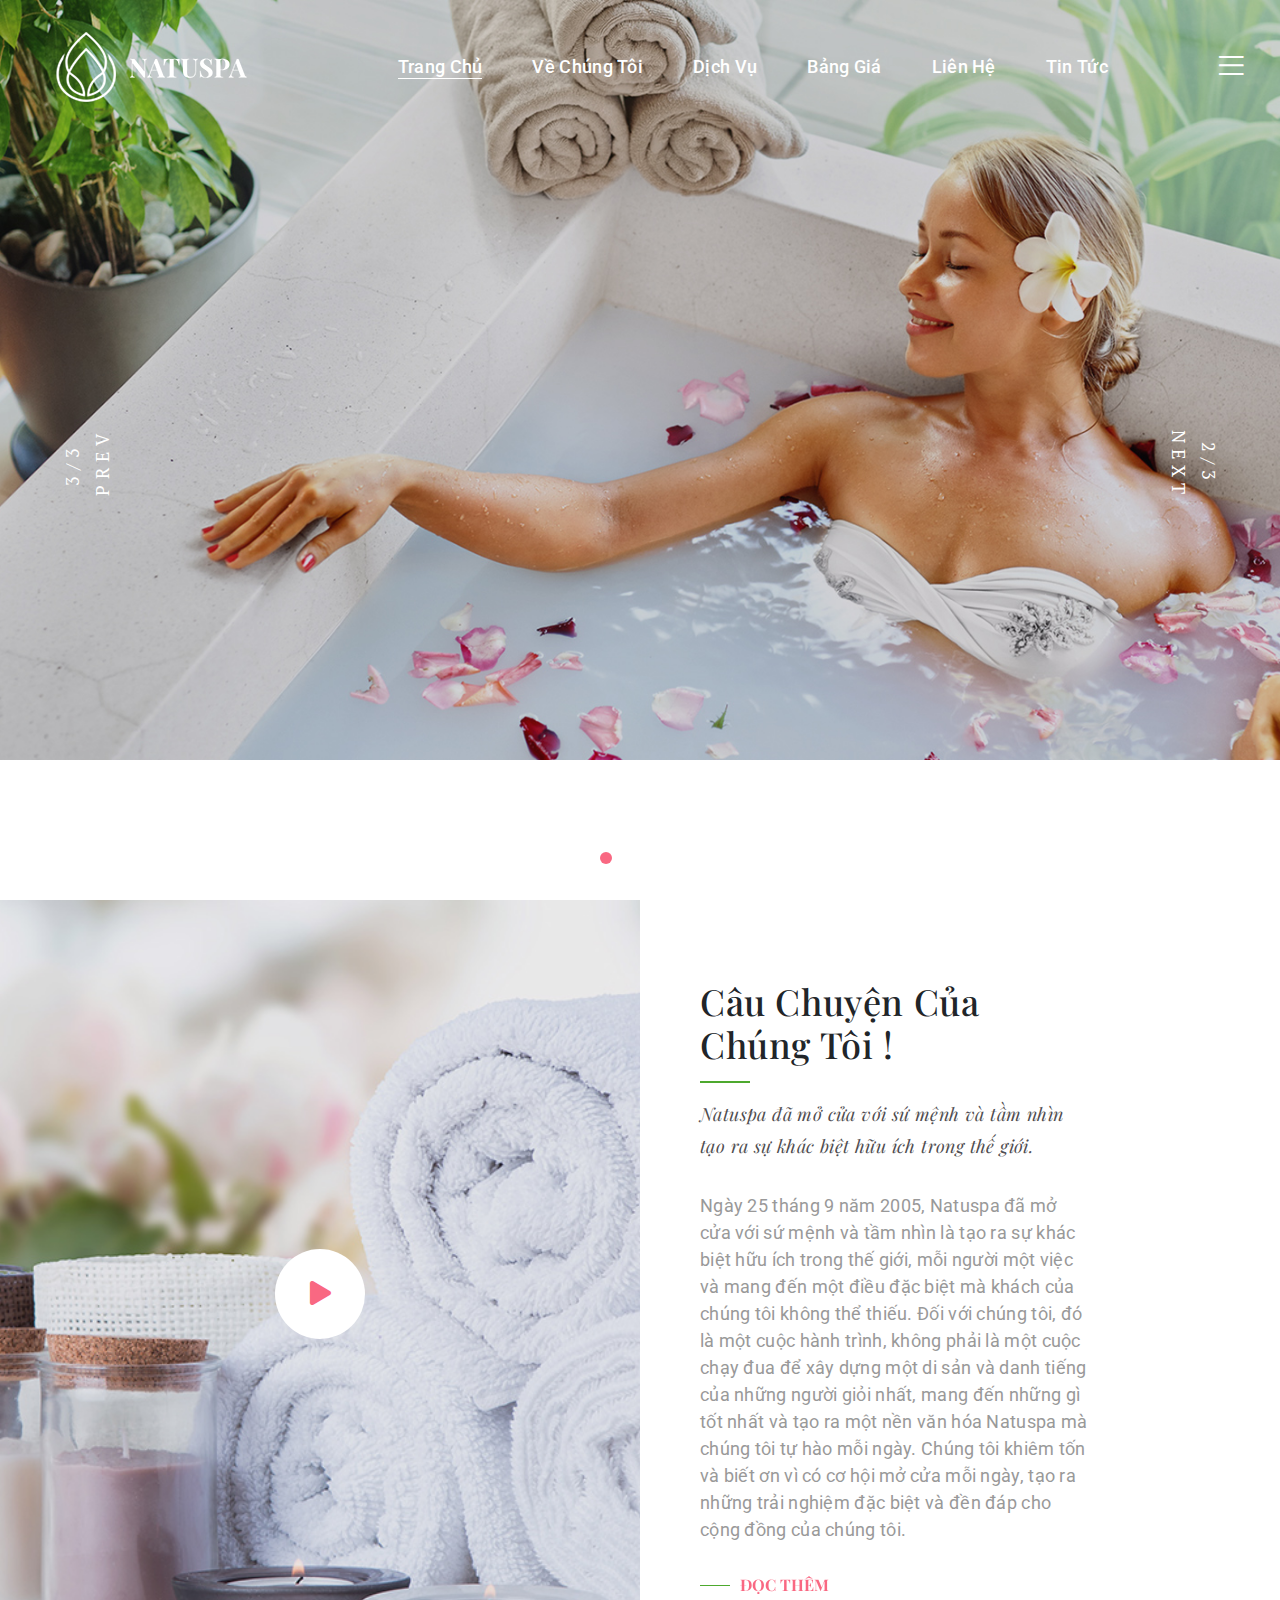
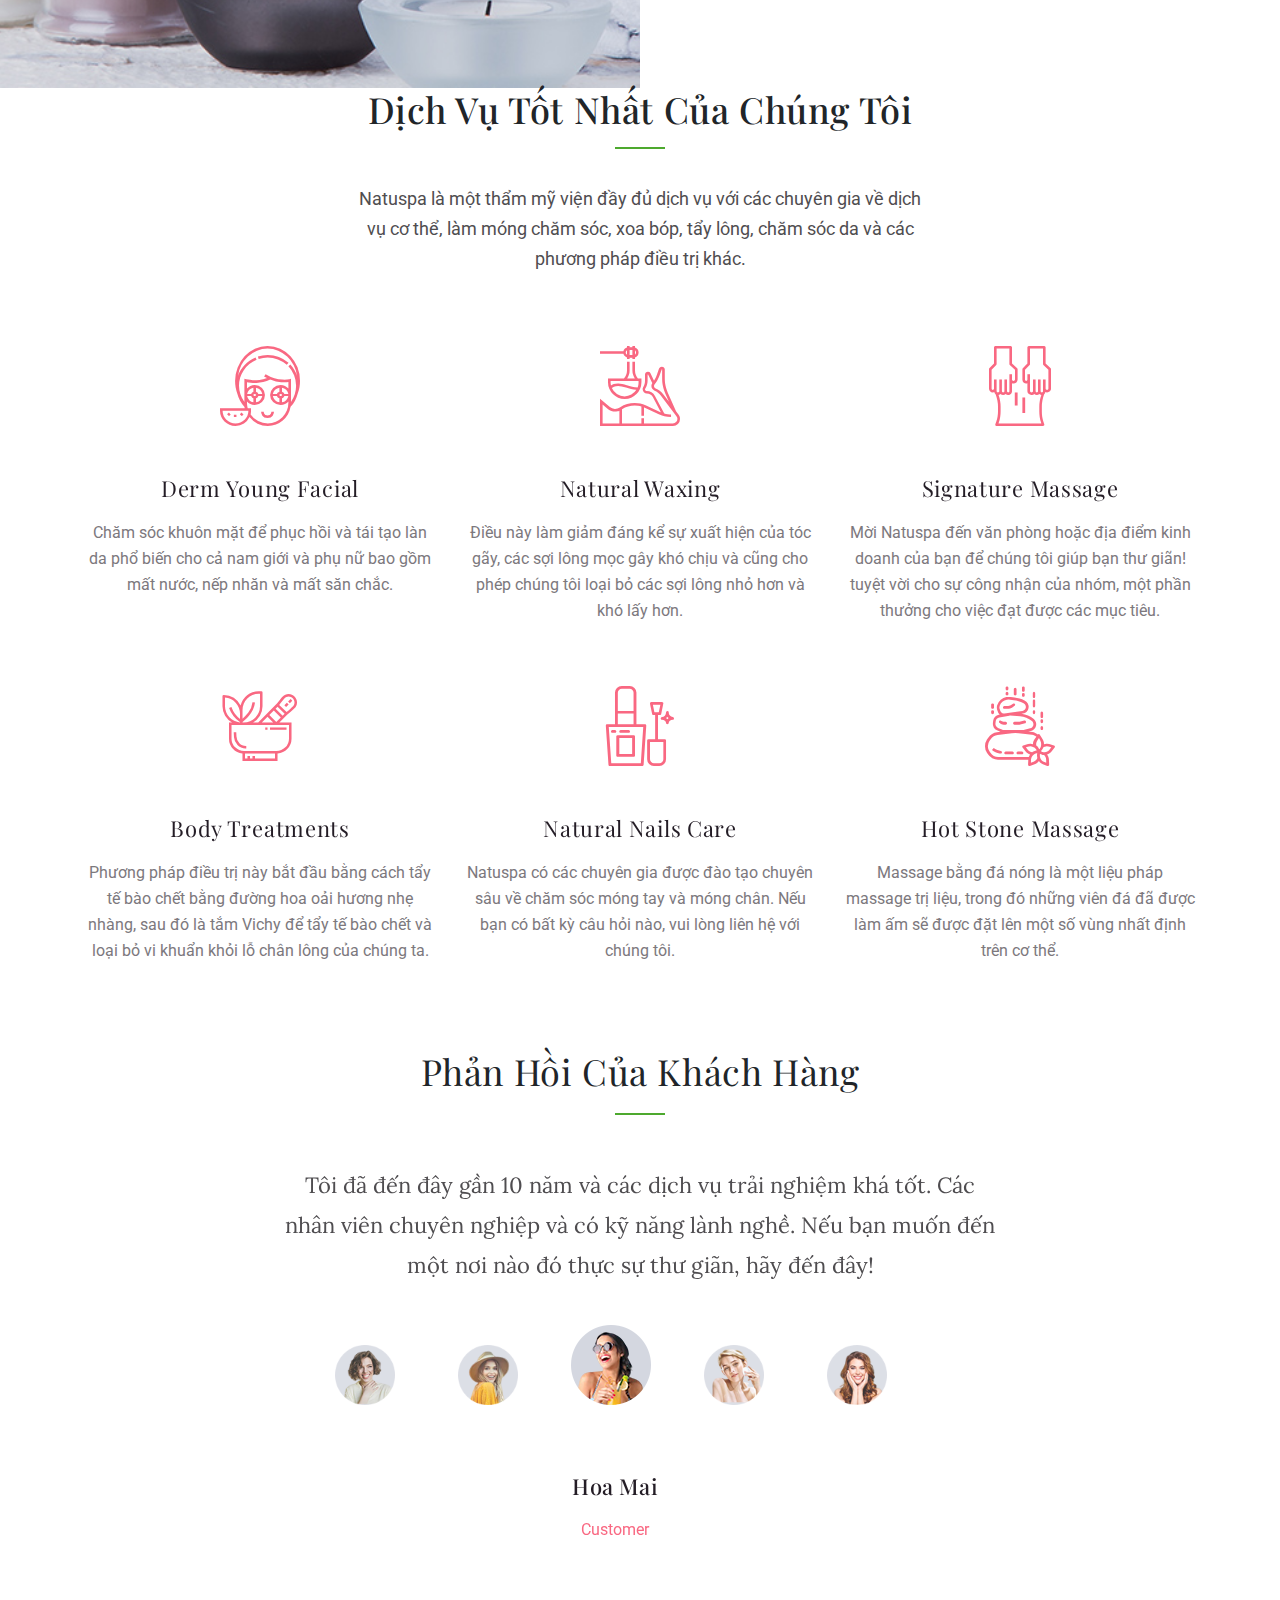
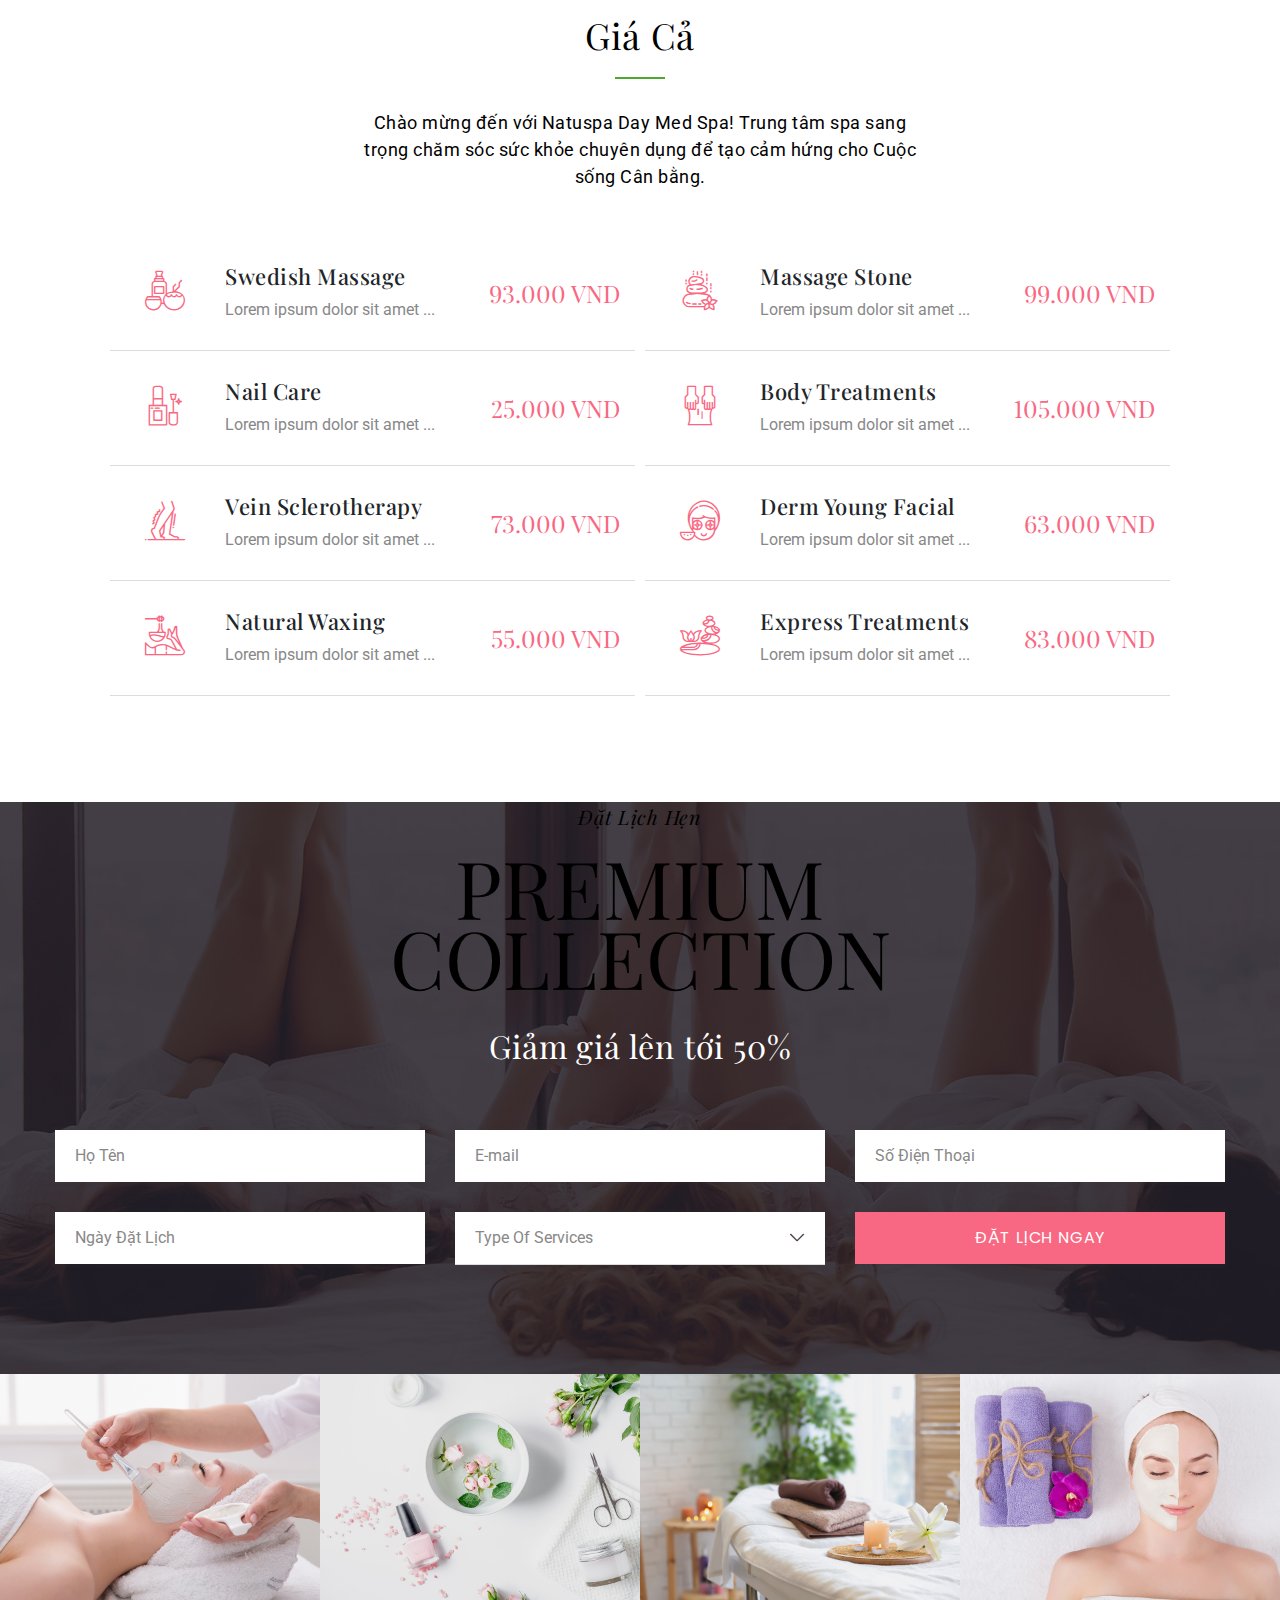
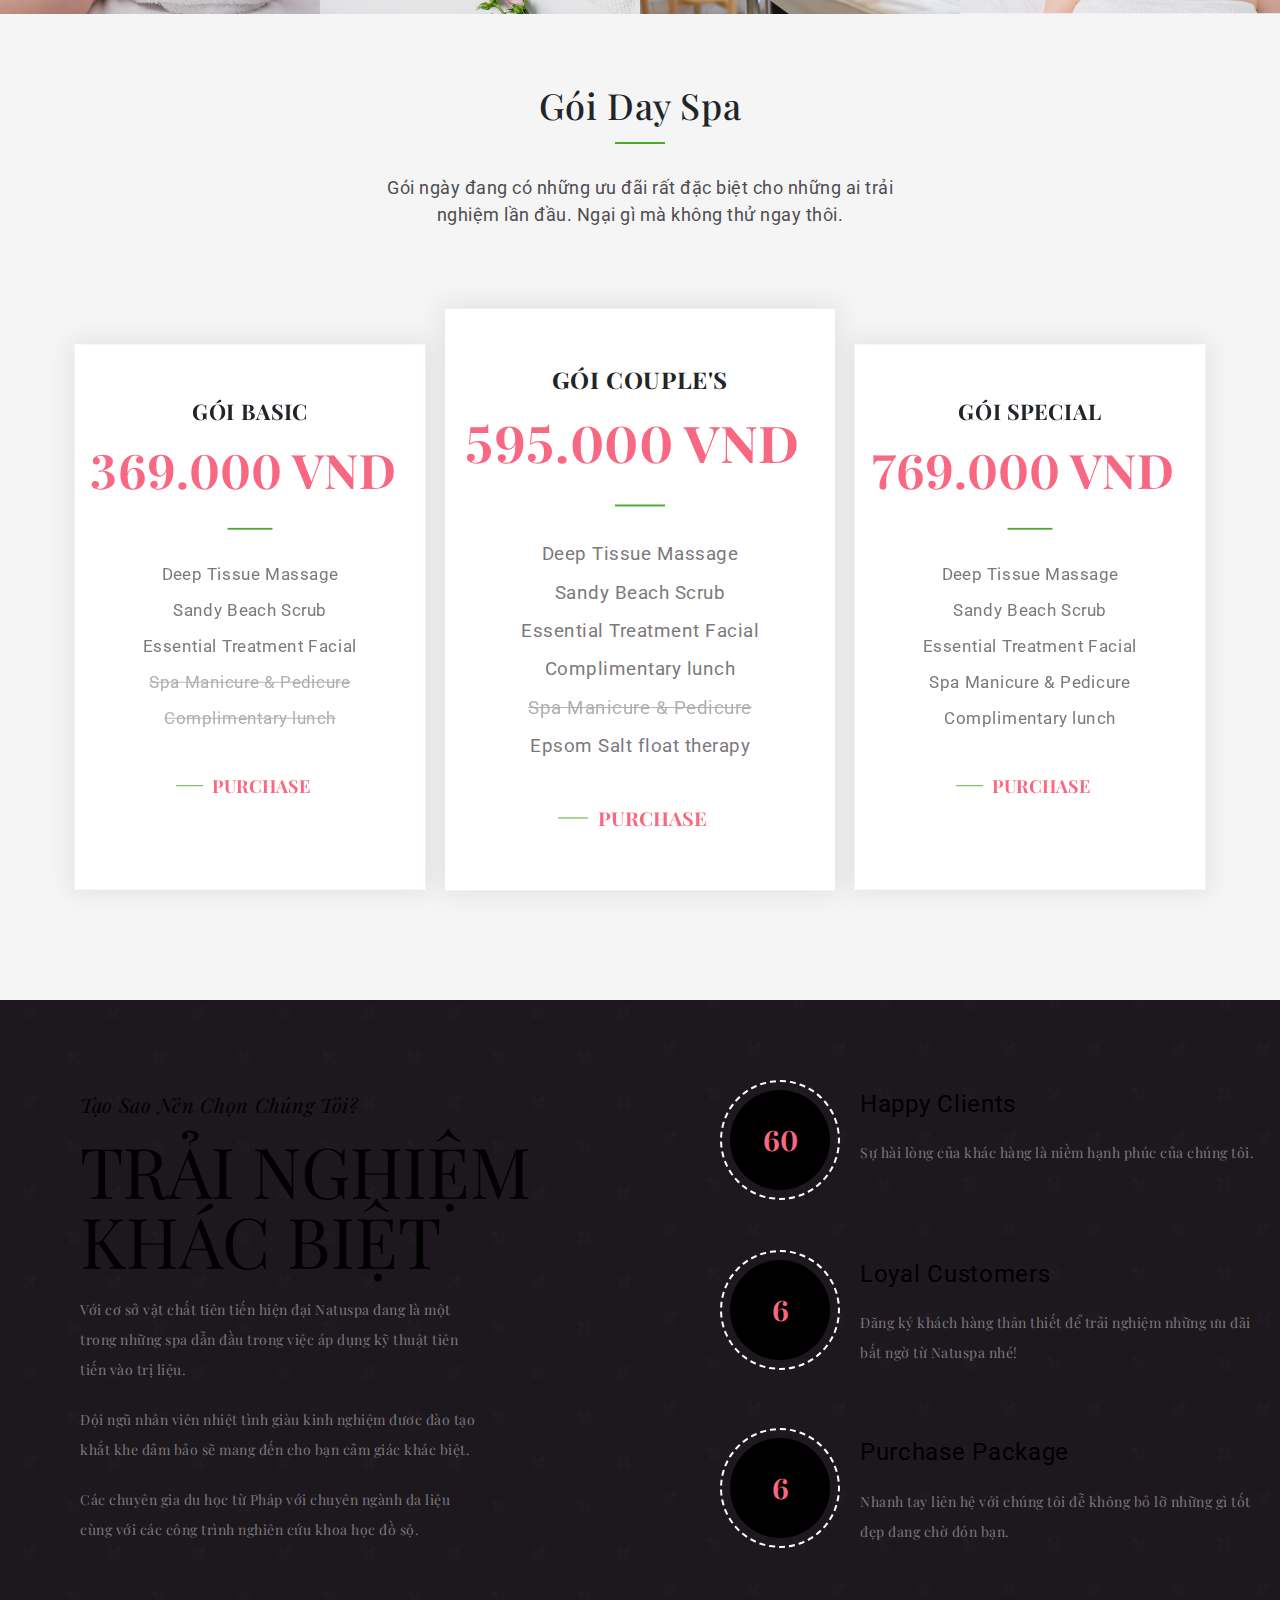
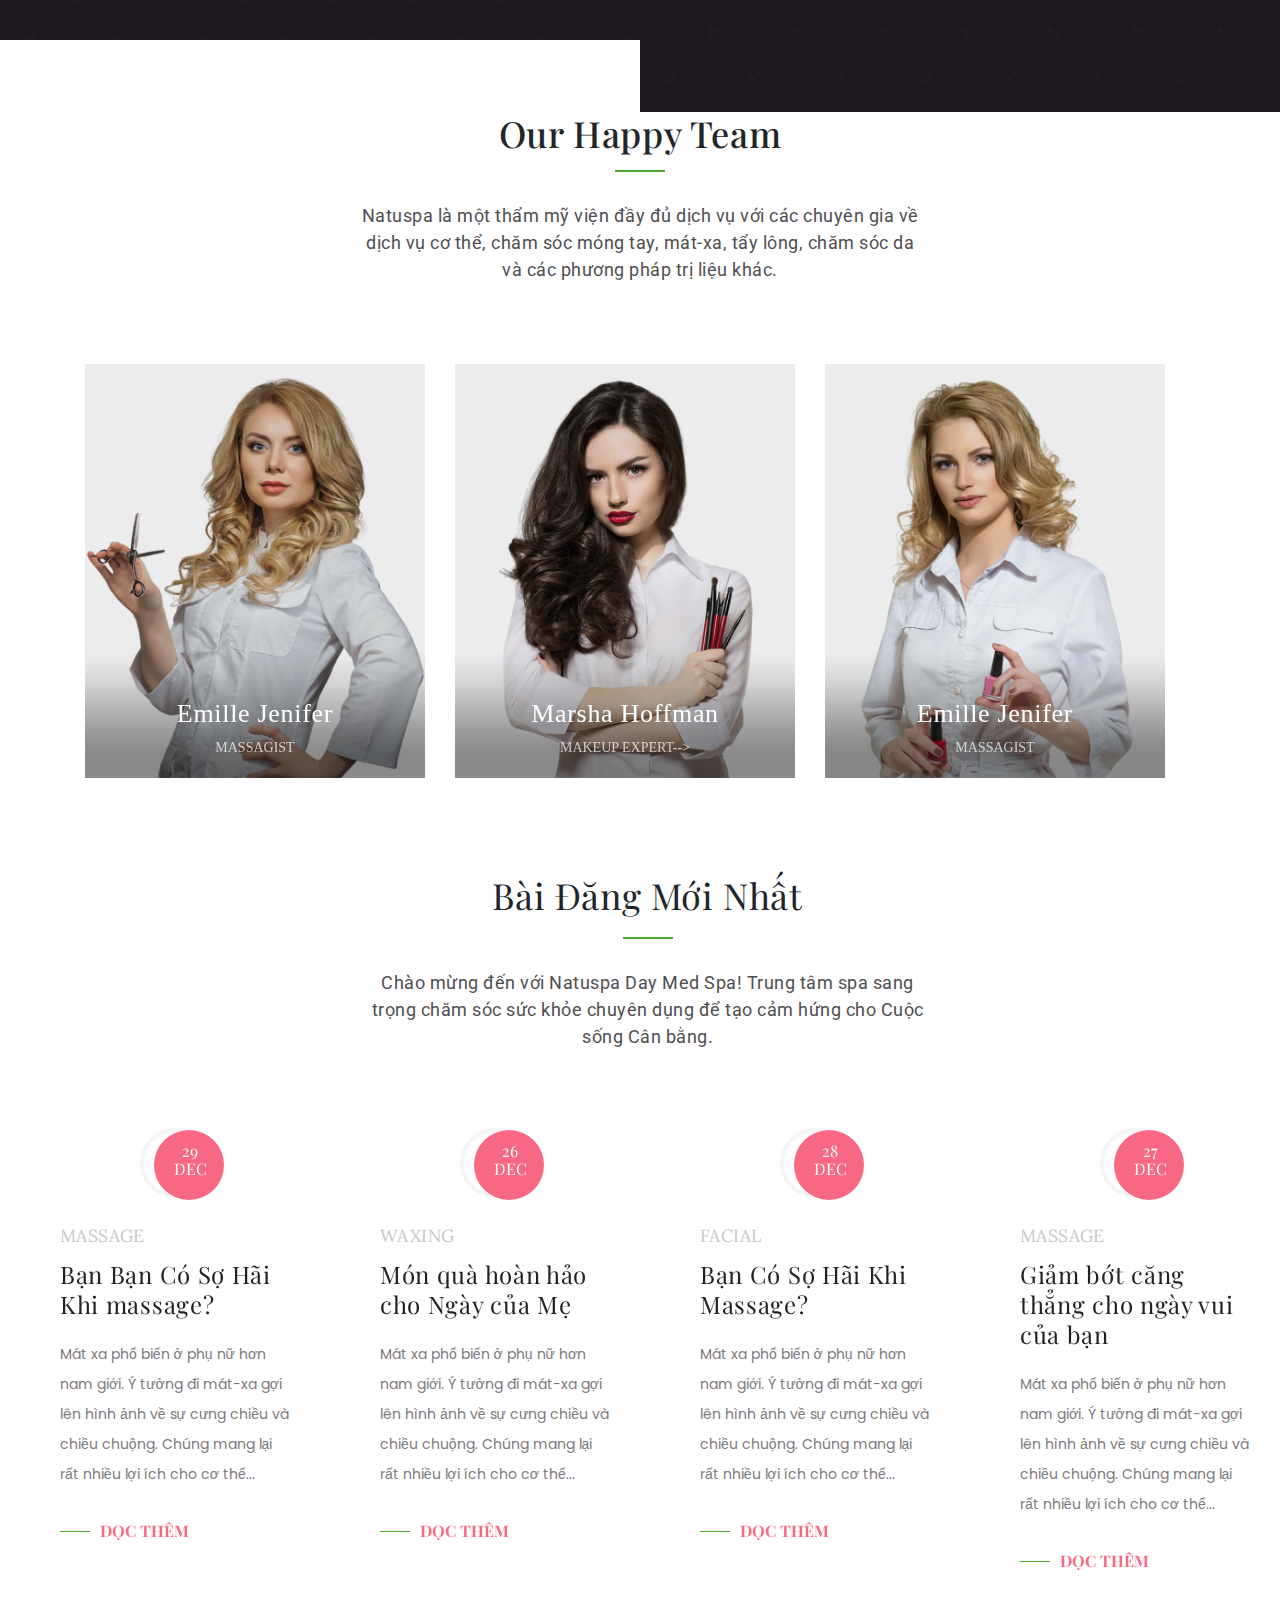
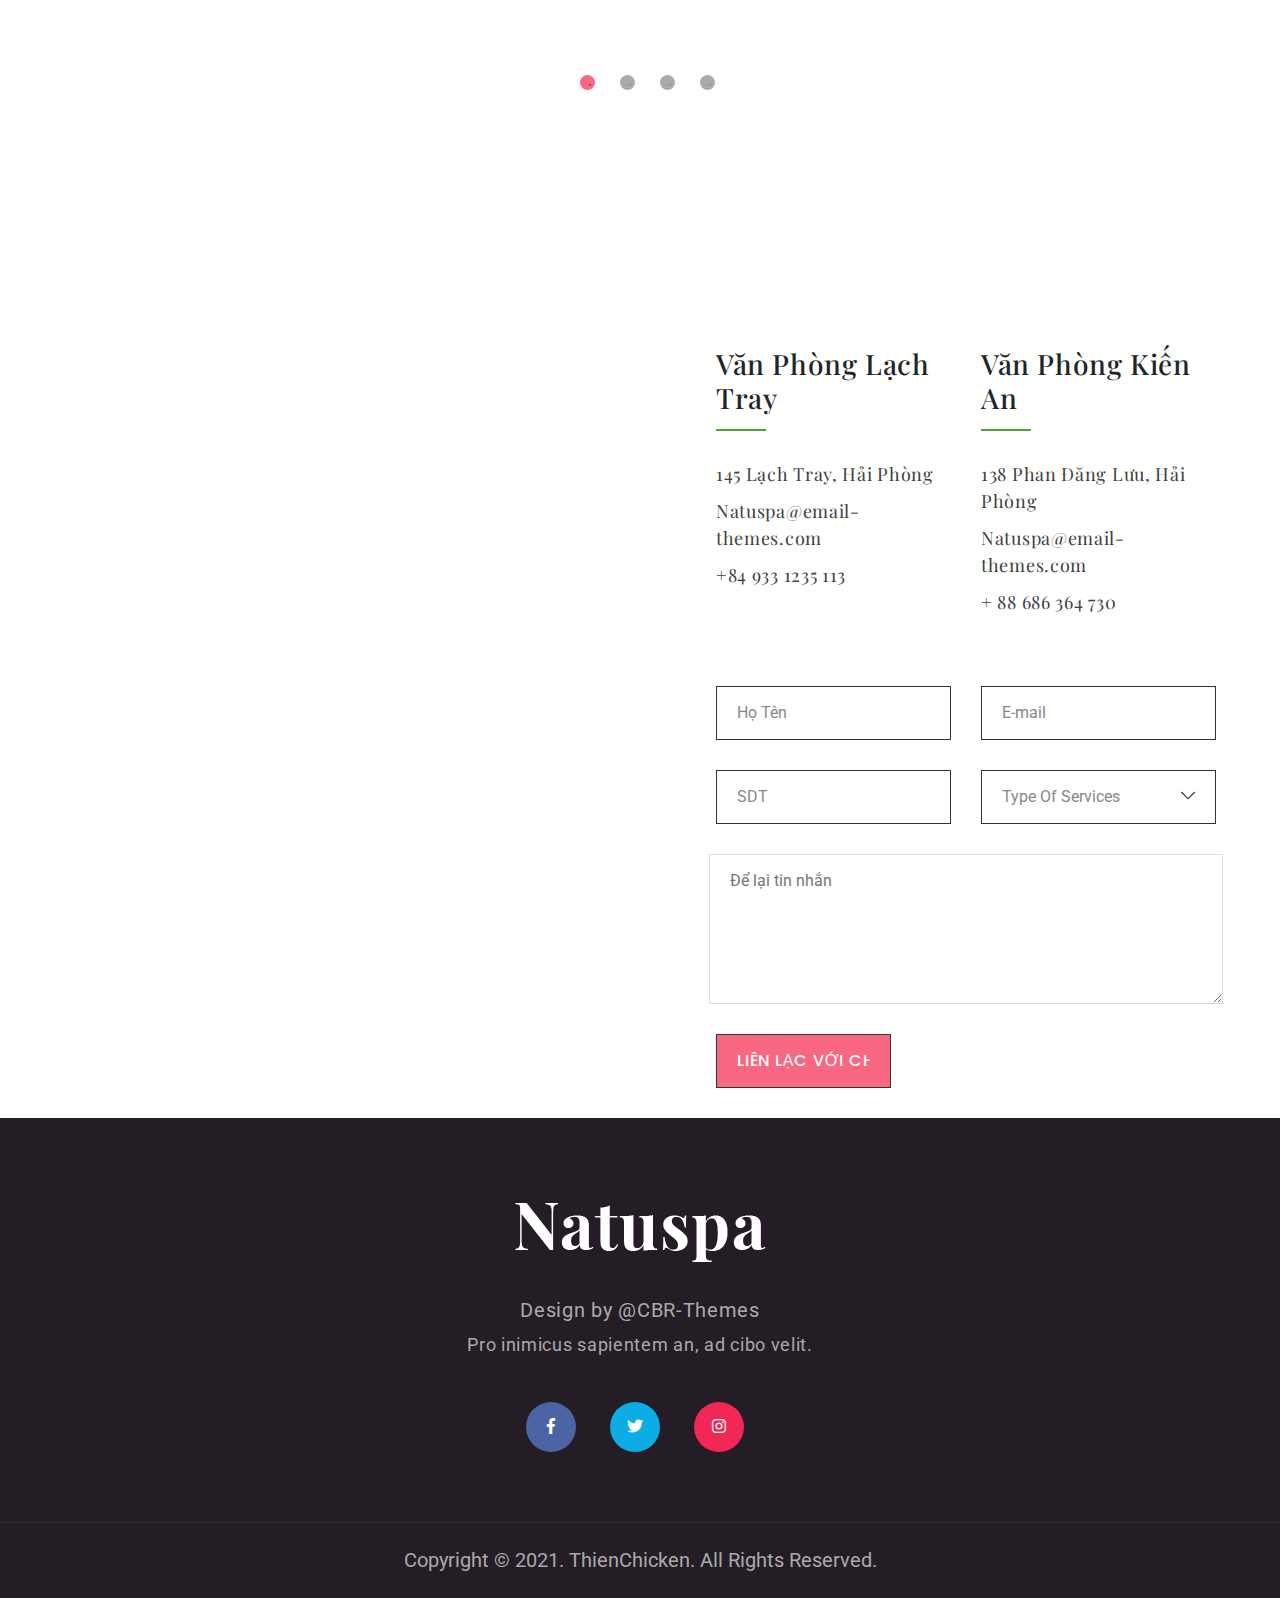
==== commit 44da6fe4: "sua menu" ====
--- a/index.html
+++ b/index.html
@@ -68,26 +68,26 @@
                 <div class="collapse navbar-collapse main-nav">
                     <ul class="navbar-nav menu" id="mainNav">
                         <li class="nav-item menu-item menu-item-current menu-item-has-child">
-                            <a class="nav-link" href="index.html">Home</a>
+                            <a class="nav-link" href="index.html">Trang Chủ</a>
                             </ul>
                         </li>
                         <li class="nav-item menu-item">
-                            <a class="nav-link" href="about-us.html">About Us</a>
+                            <a class="nav-link" href="about-us.html">Về Chúng Tôi</a>
                         </li>
                         <li class="nav-item menu-item">
-                            <a class="nav-link" href="services.html">Services</a>
+                            <a class="nav-link" href="services.html">Dịch Vụ</a>
                         </li>
                         <li class="nav-item menu-item">
-                            <a class="nav-link" href="page-pricing.html">Pricing</a>
+                            <a class="nav-link" href="page-pricing.html">Bảng Giá</a>
                         </li>
                         <li class="nav-item menu-item">
-                            <a class="nav-link" href="contact-us.html">Contact</a>
+                            <a class="nav-link" href="contact-us.html">Liên Hệ</a>
                         </li>
                         <li class="nav-item menu-item menu-item-has-child">
-                            <a class="nav-link" href="#">News</a>
+                            <a class="nav-link" href="#">Tin Tức</a>
                             <ul class="sub-menu">
-                                <li><a href="page-blog.html">News National</a></li>
-                                <li><a href="page-blog-details.html">Blog Natuspa</a></li>
+                                <li><a href="page-blog.html">Tin Quốc Tế</a></li>
+                                <li><a href="page-blog-details.html">Tin </a></li>
                             </ul>
                         </li>
                     </ul>
@@ -942,7 +942,7 @@
     <script src="./vendor/js/Magnific-Popup-master/jquery.magnific-popup.min.js"></script>
 
     <script src="./resource/js/script.js"></script>
-    <script src="./resource/js/home-two.js"></script>
+    
 </body>
 
-</html>+</html>
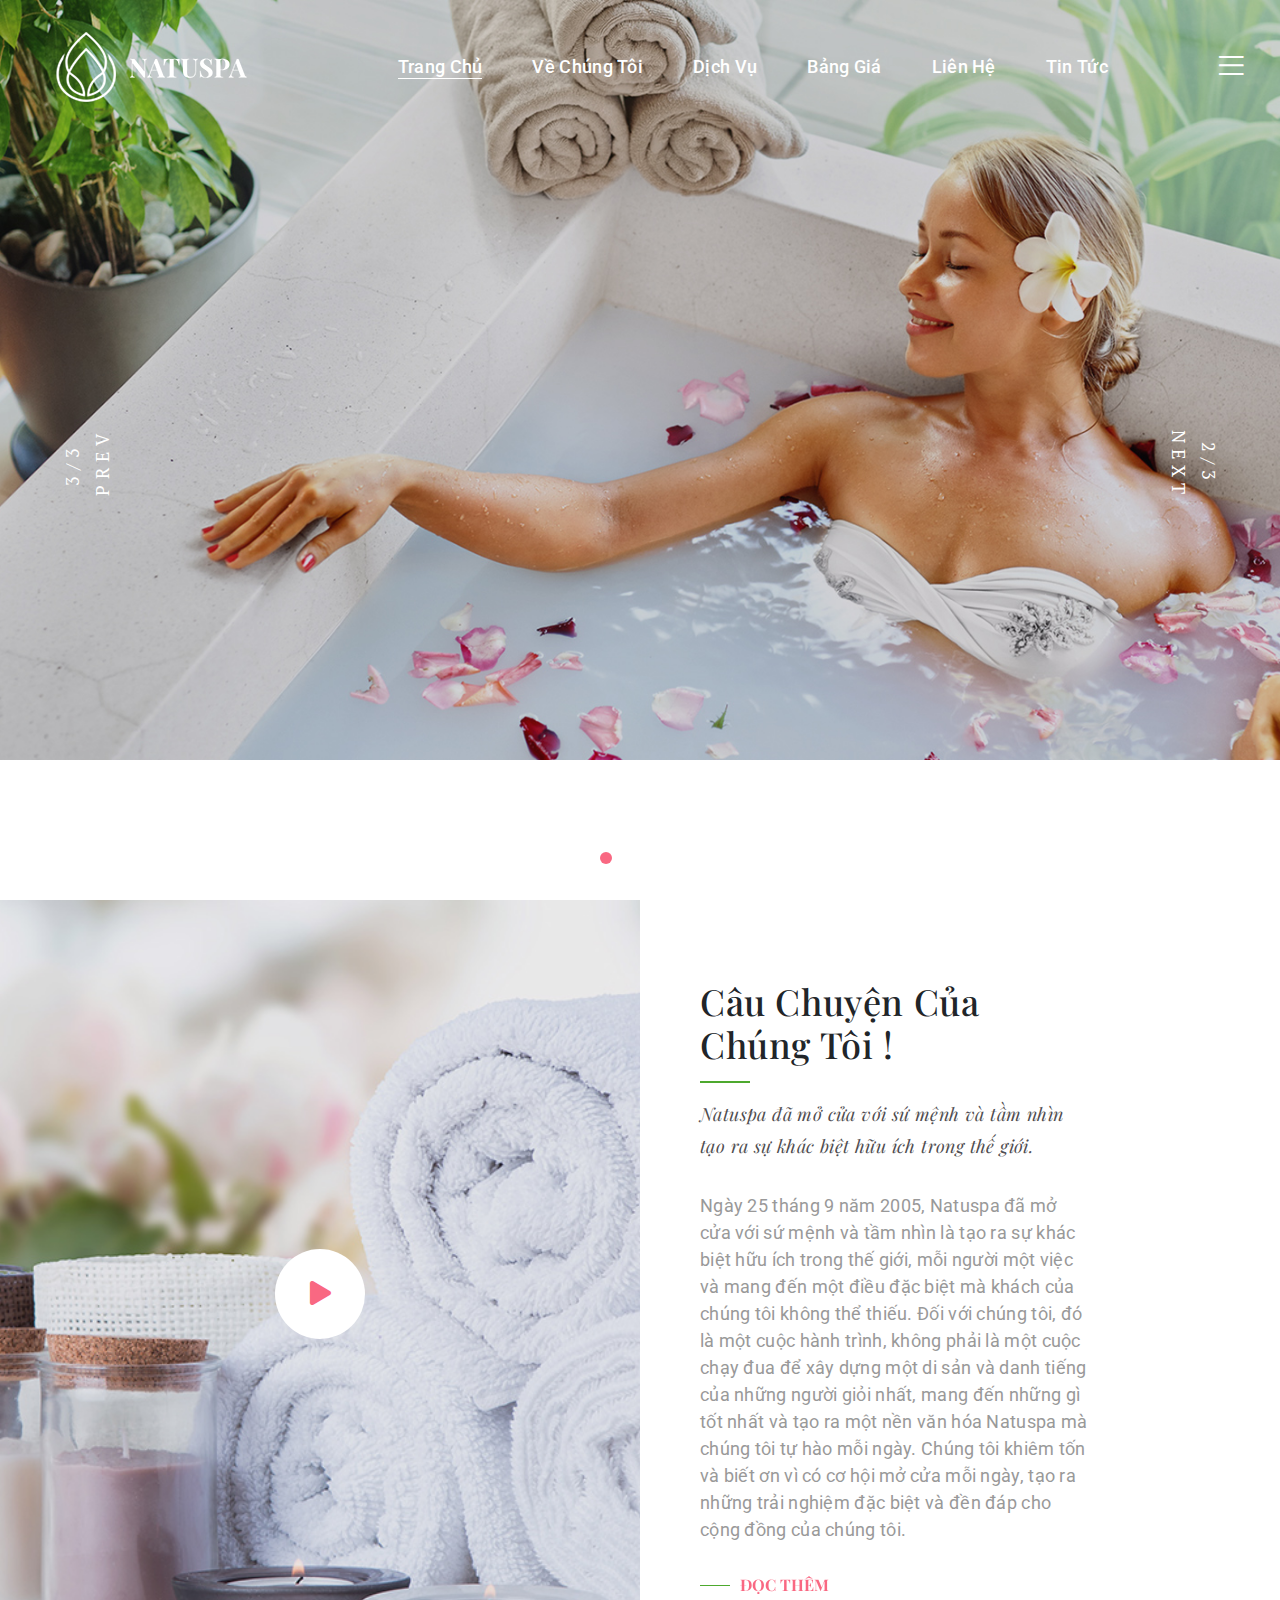
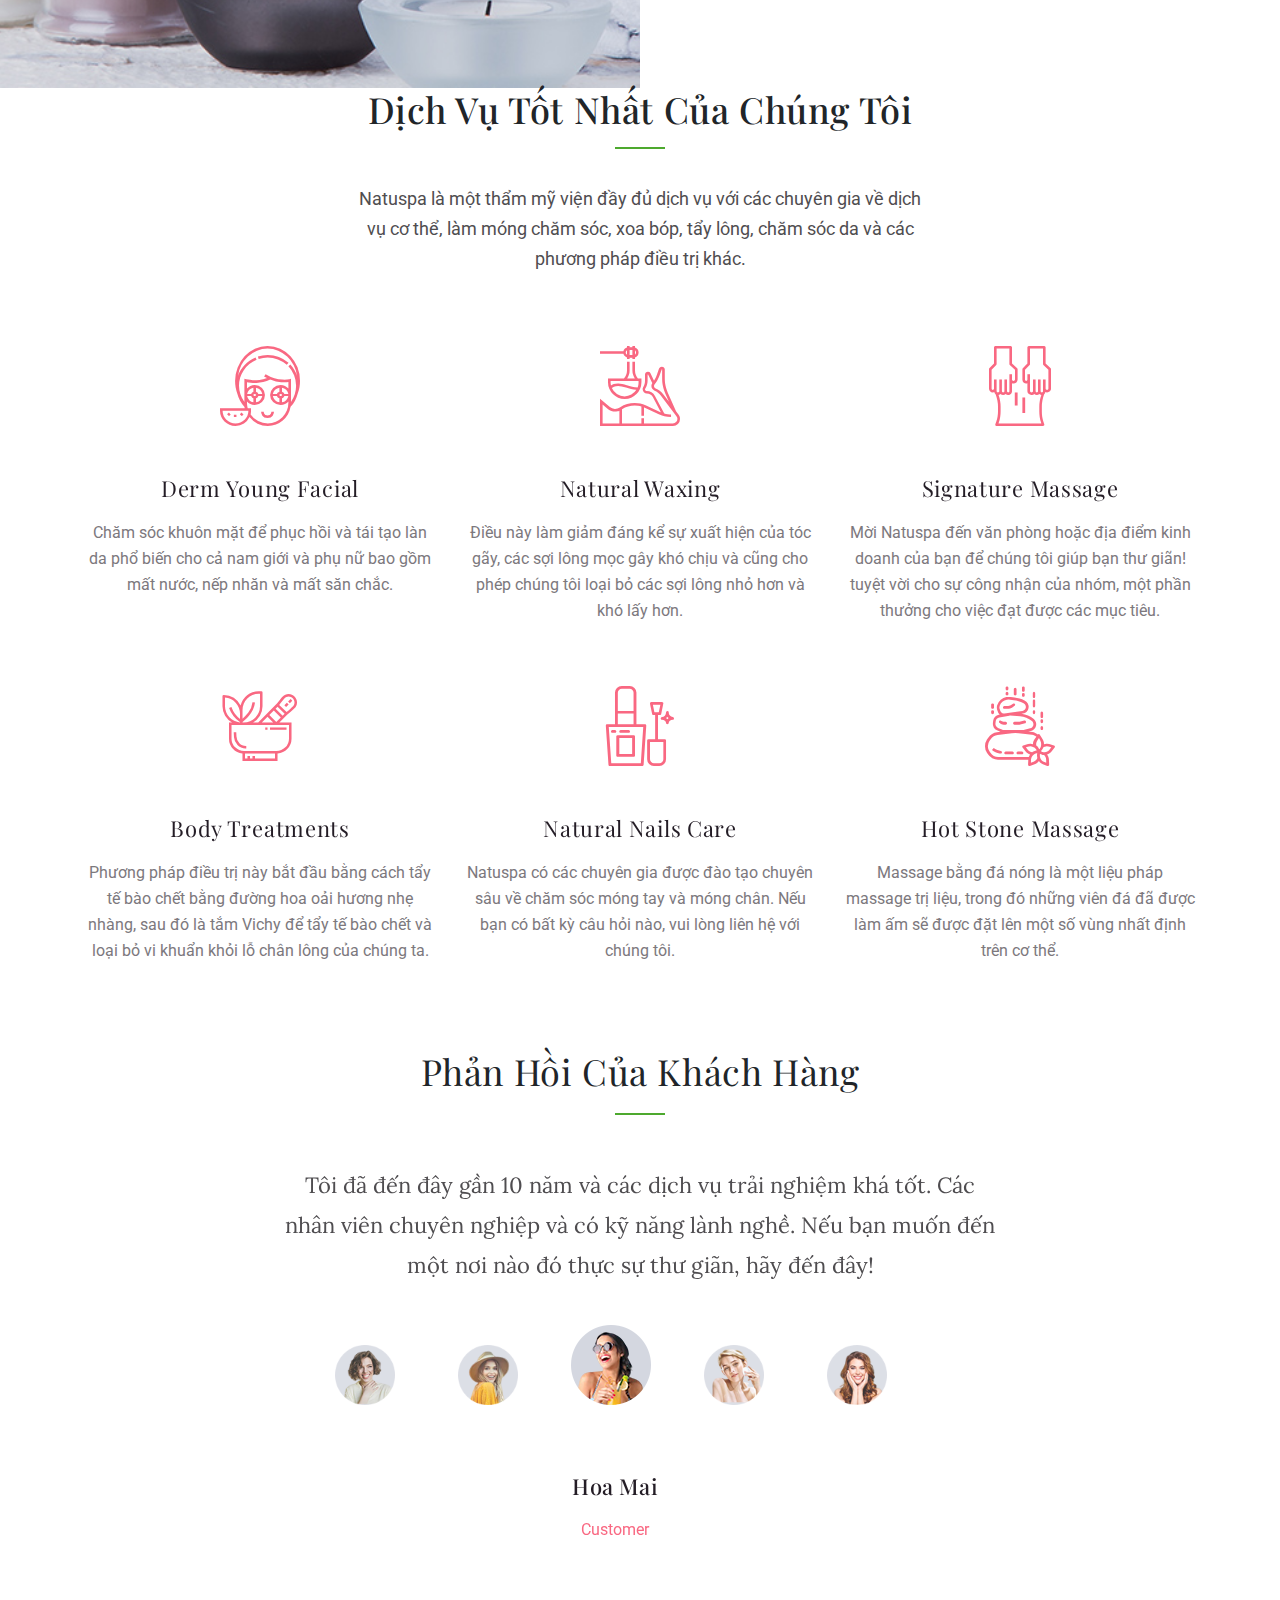
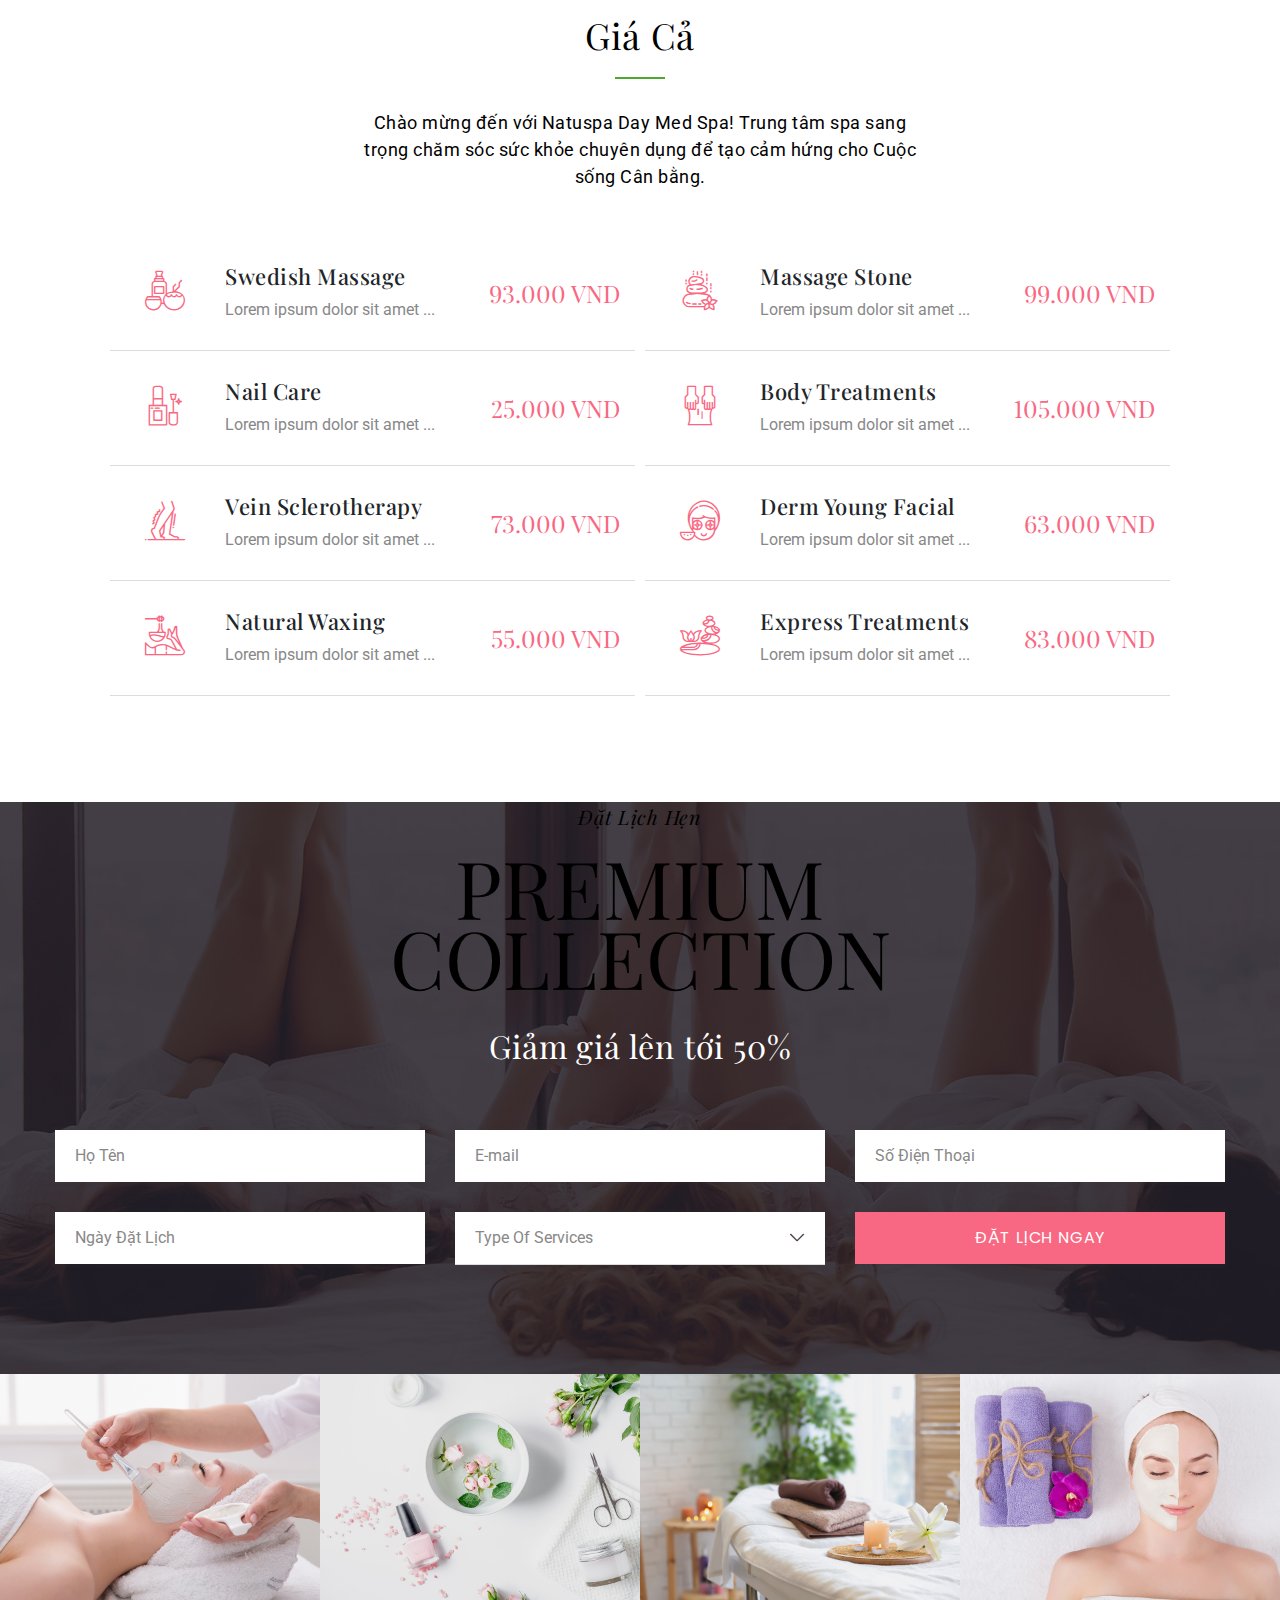
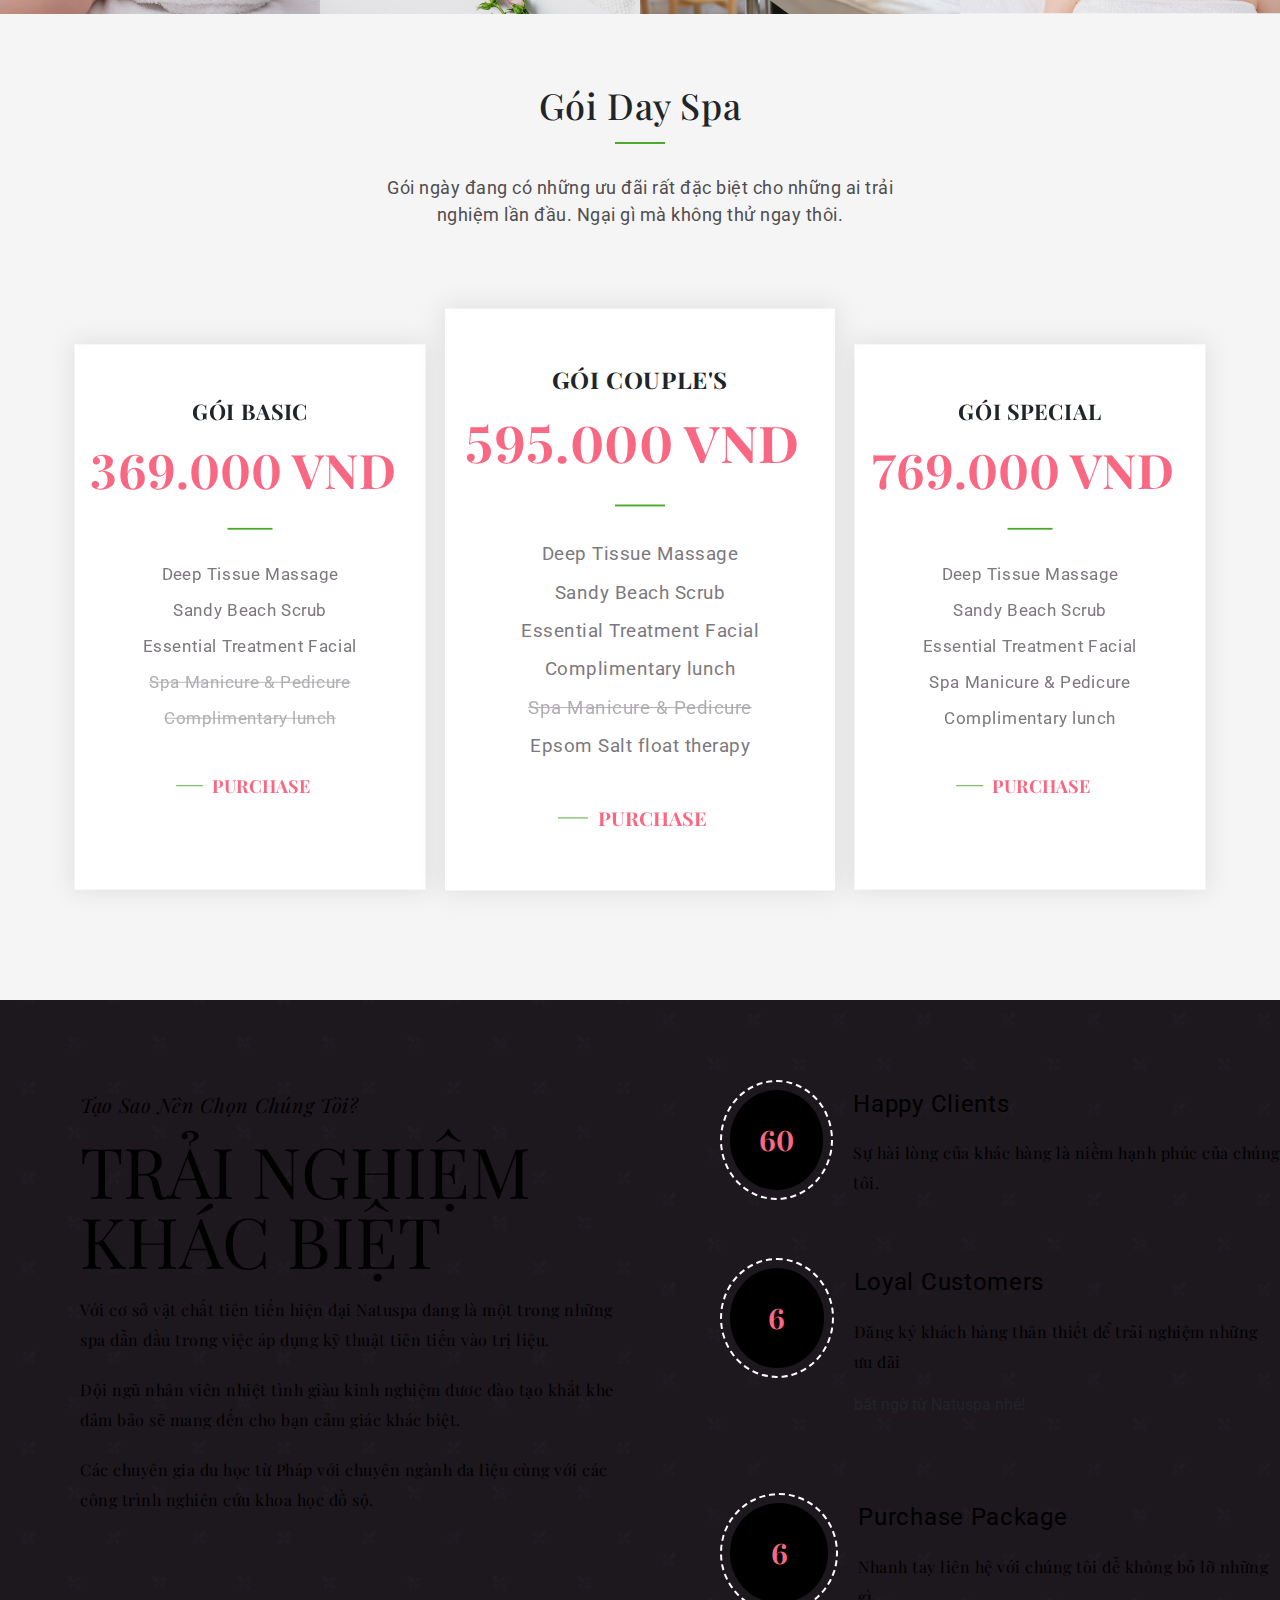
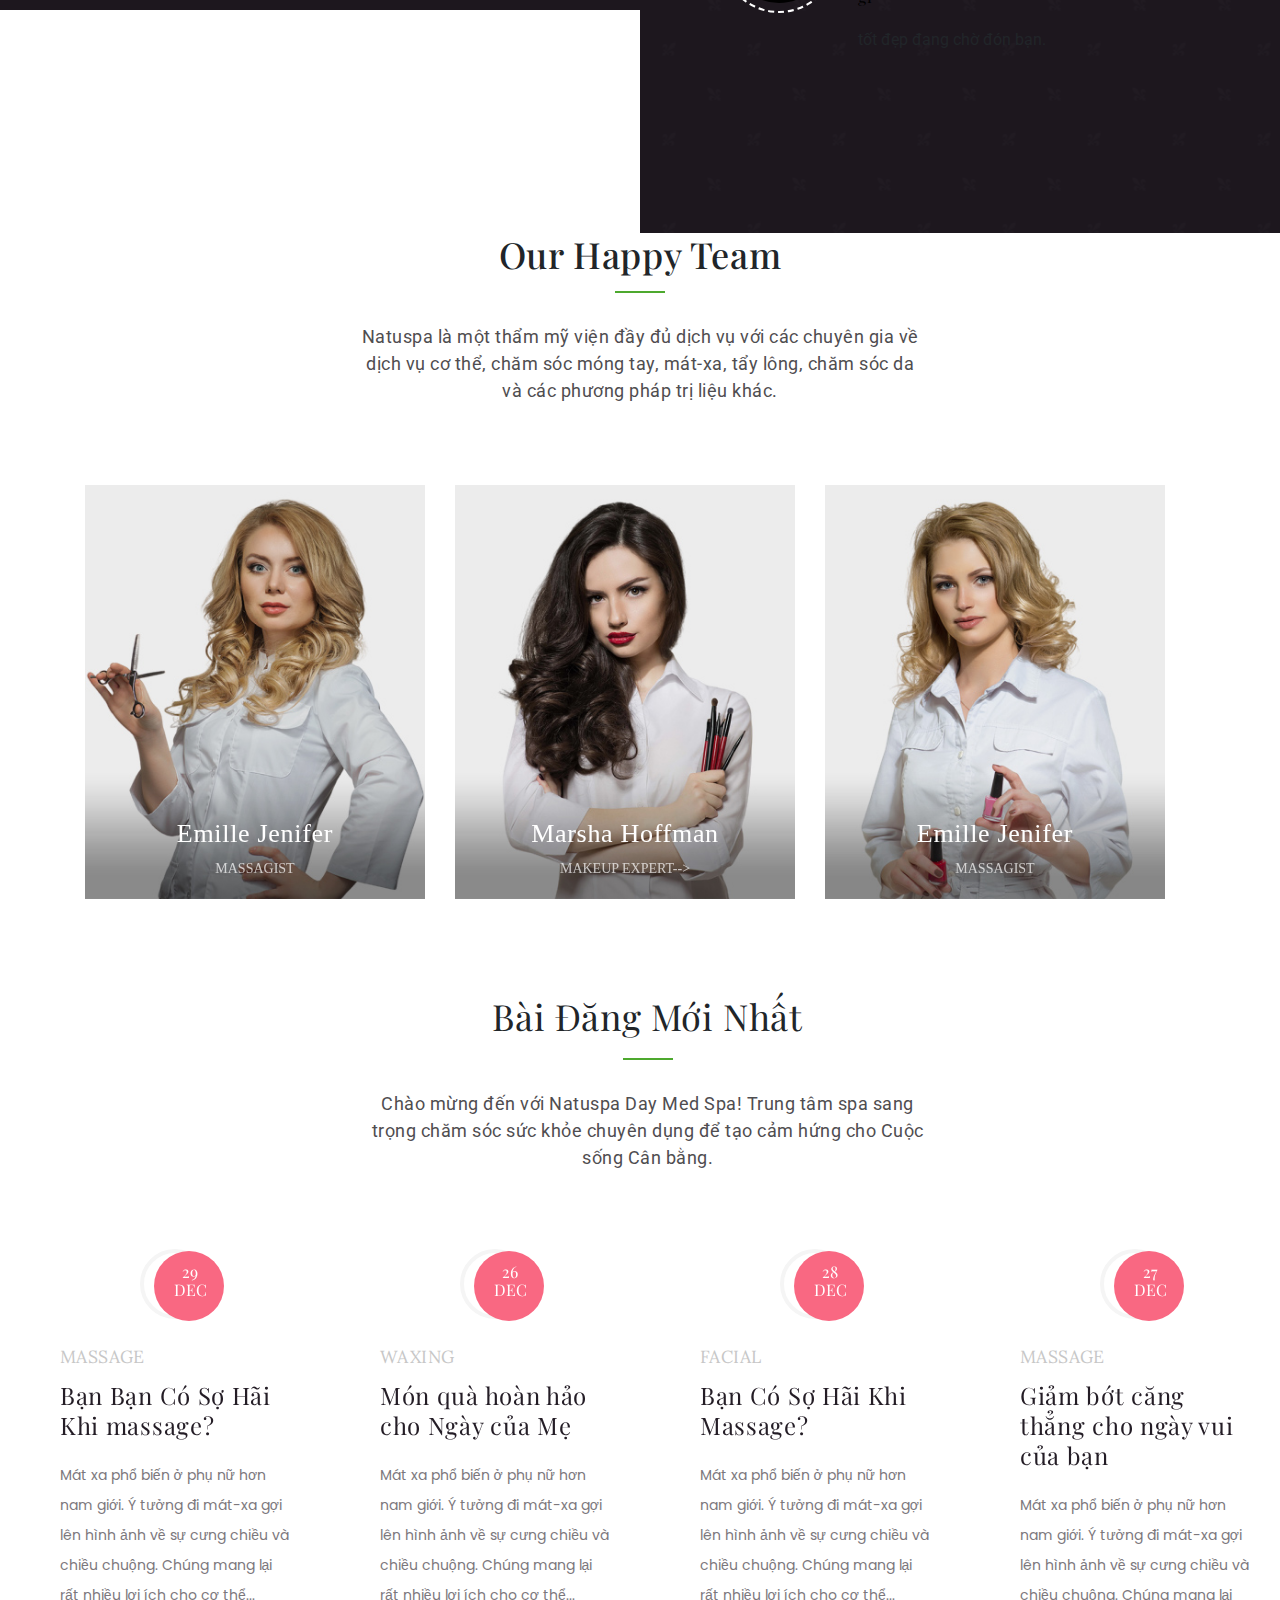
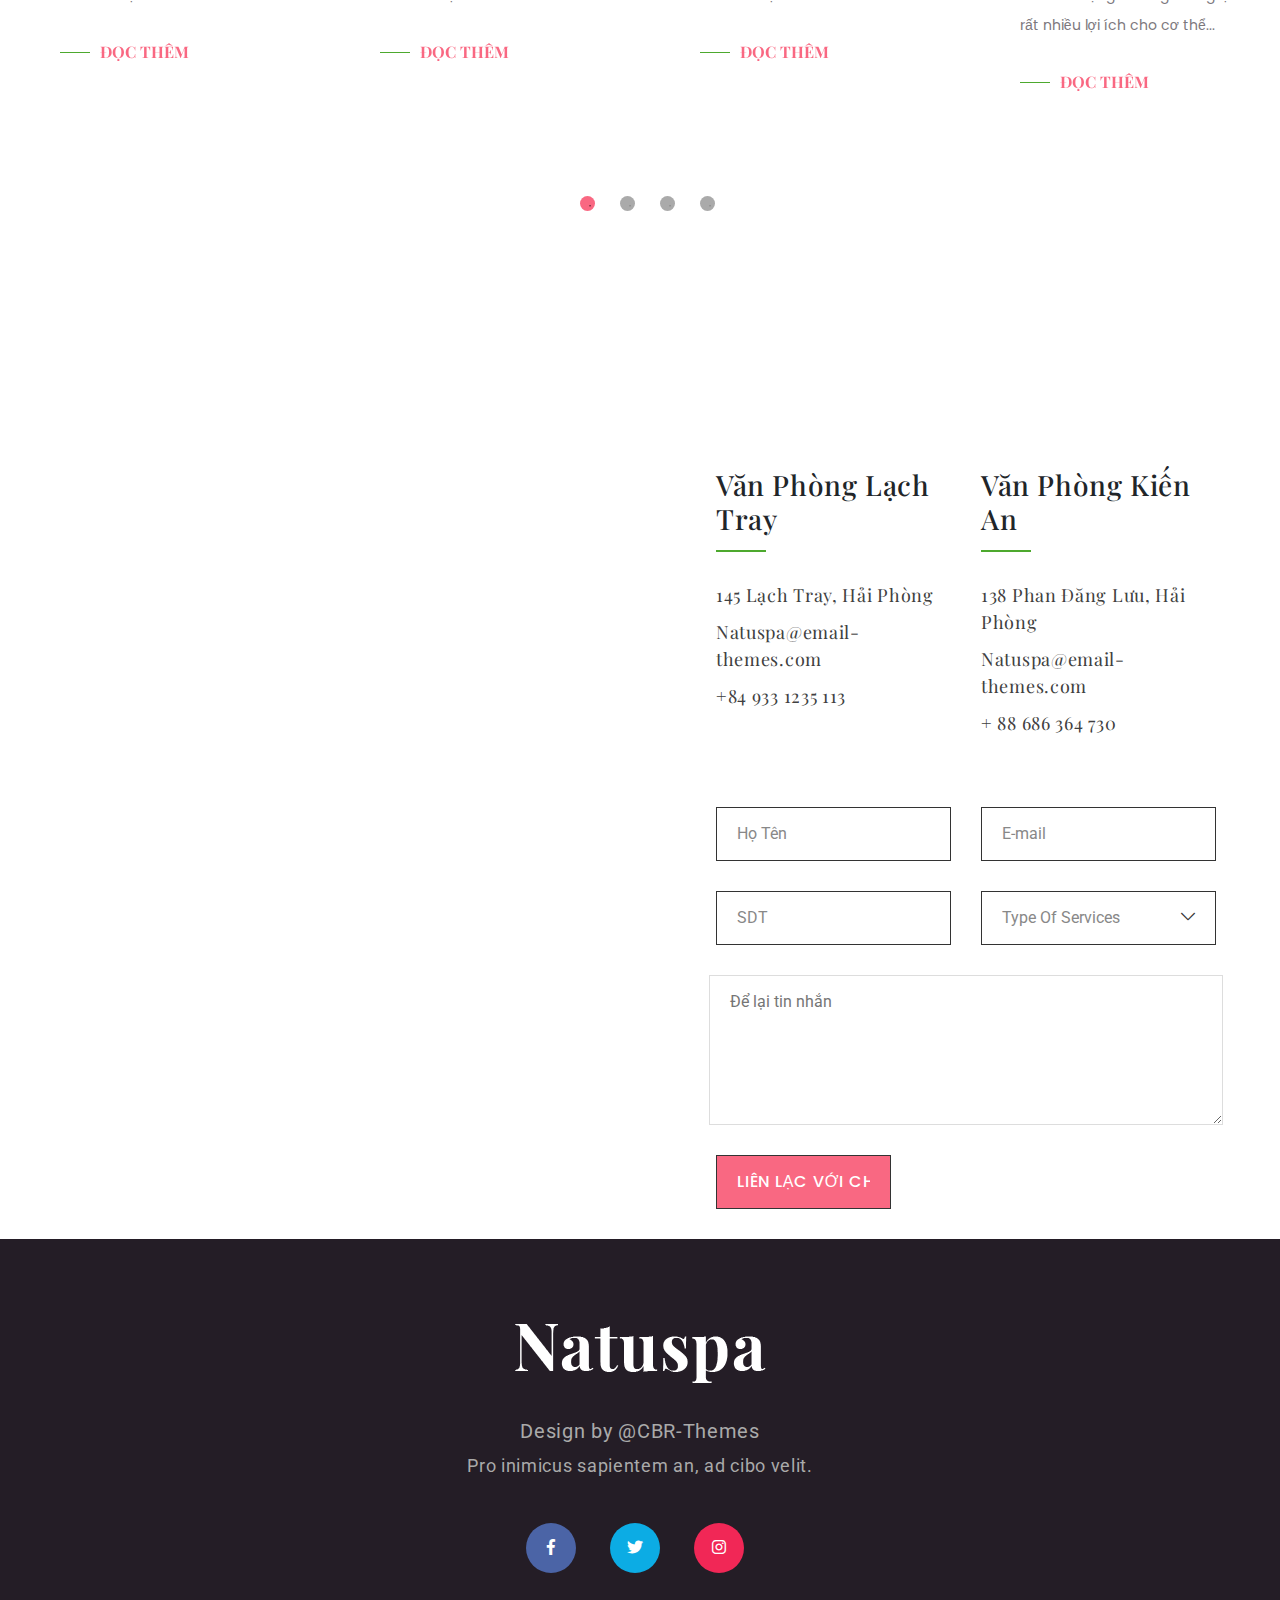
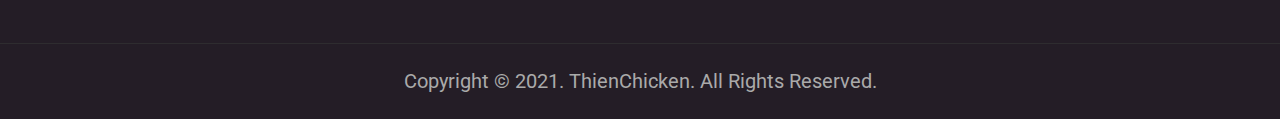
==== commit 22613df1: "add chart code" ====
--- a/index.html
+++ b/index.html
@@ -620,7 +620,7 @@
                                 <div class="number"><span class="price" id="number-2"></span></div>
                                 <div class="description">
                                     <h3 class="title">Loyal Customers</h3>
-                                    <p class="sub-heading">Đăng ký khách hàng thân thiết để trải nghiệm những ưu đãi bất ngờ từ Natuspa nhé!
+                                    <p class="sub-heading">Đăng ký khách hàng thân thiết để trải nghiệm những ưu đãi <p></p> bất ngờ từ Natuspa nhé!
                                     </p>
                                 </div>
                             </div>
@@ -628,7 +628,7 @@
                                 <div class="number"><span class="price" id="number-3"></span></div>
                                 <div class="description">
                                     <h3 class="title">Purchase Package</h3>
-                                    <p class="sub-heading">Nhanh tay liên hệ với chúng tôi đễ không bỏ lỡ những gì tốt đẹp đang chờ đón bạn.
+                                    <p class="sub-heading">Nhanh tay liên hệ với chúng tôi đễ không bỏ lỡ những gì <p></p> tốt đẹp đang chờ đón bạn.
                                     </p>
                                 </div>
                             </div>
@@ -942,6 +942,36 @@
     <script src="./vendor/js/Magnific-Popup-master/jquery.magnific-popup.min.js"></script>
 
     <script src="./resource/js/script.js"></script>
+<!-- Messenger Plugin chat Code -->
+    <div id="fb-root"></div>
+
+    <!-- Your Plugin chat code -->
+    <div id="fb-customer-chat" class="fb-customerchat">
+    </div>
+
+    <script>
+      var chatbox = document.getElementById('fb-customer-chat');
+      chatbox.setAttribute("page_id", "101018015754908");
+      chatbox.setAttribute("attribution", "biz_inbox");
+    </script>
+
+    <!-- Your SDK code -->
+    <script>
+      window.fbAsyncInit = function() {
+        FB.init({
+          xfbml            : true,
+          version          : 'v12.0'
+        });
+      };
+
+      (function(d, s, id) {
+        var js, fjs = d.getElementsByTagName(s)[0];
+        if (d.getElementById(id)) return;
+        js = d.createElement(s); js.id = id;
+        js.src = 'https://connect.facebook.net/vi_VN/sdk/xfbml.customerchat.js';
+        fjs.parentNode.insertBefore(js, fjs);
+      }(document, 'script', 'facebook-jssdk'));
+    </script>
     
 </body>
 
--- a/resource/css/home-two.css
+++ b/resource/css/home-two.css
@@ -291,11 +291,15 @@
 }
 
 .videobox-counter-wrapper .counter-section .sub-heading {
-    max-width: 400px !important;
+    max-width: 100%;
     margin-top: 20px !important;
-    font-size: 14px;
-    color: #7c787d;
-    text-align: left !important;
+    font-family: "Playfair Display", serif;
+    text-align: left;
+    margin-left: 0;
+    color: #000000;
+    font-size: 16px;
+    line-height: 30px;
+    letter-spacing: .5px;
 }
 
 .videobox-counter-wrapper .video-box {
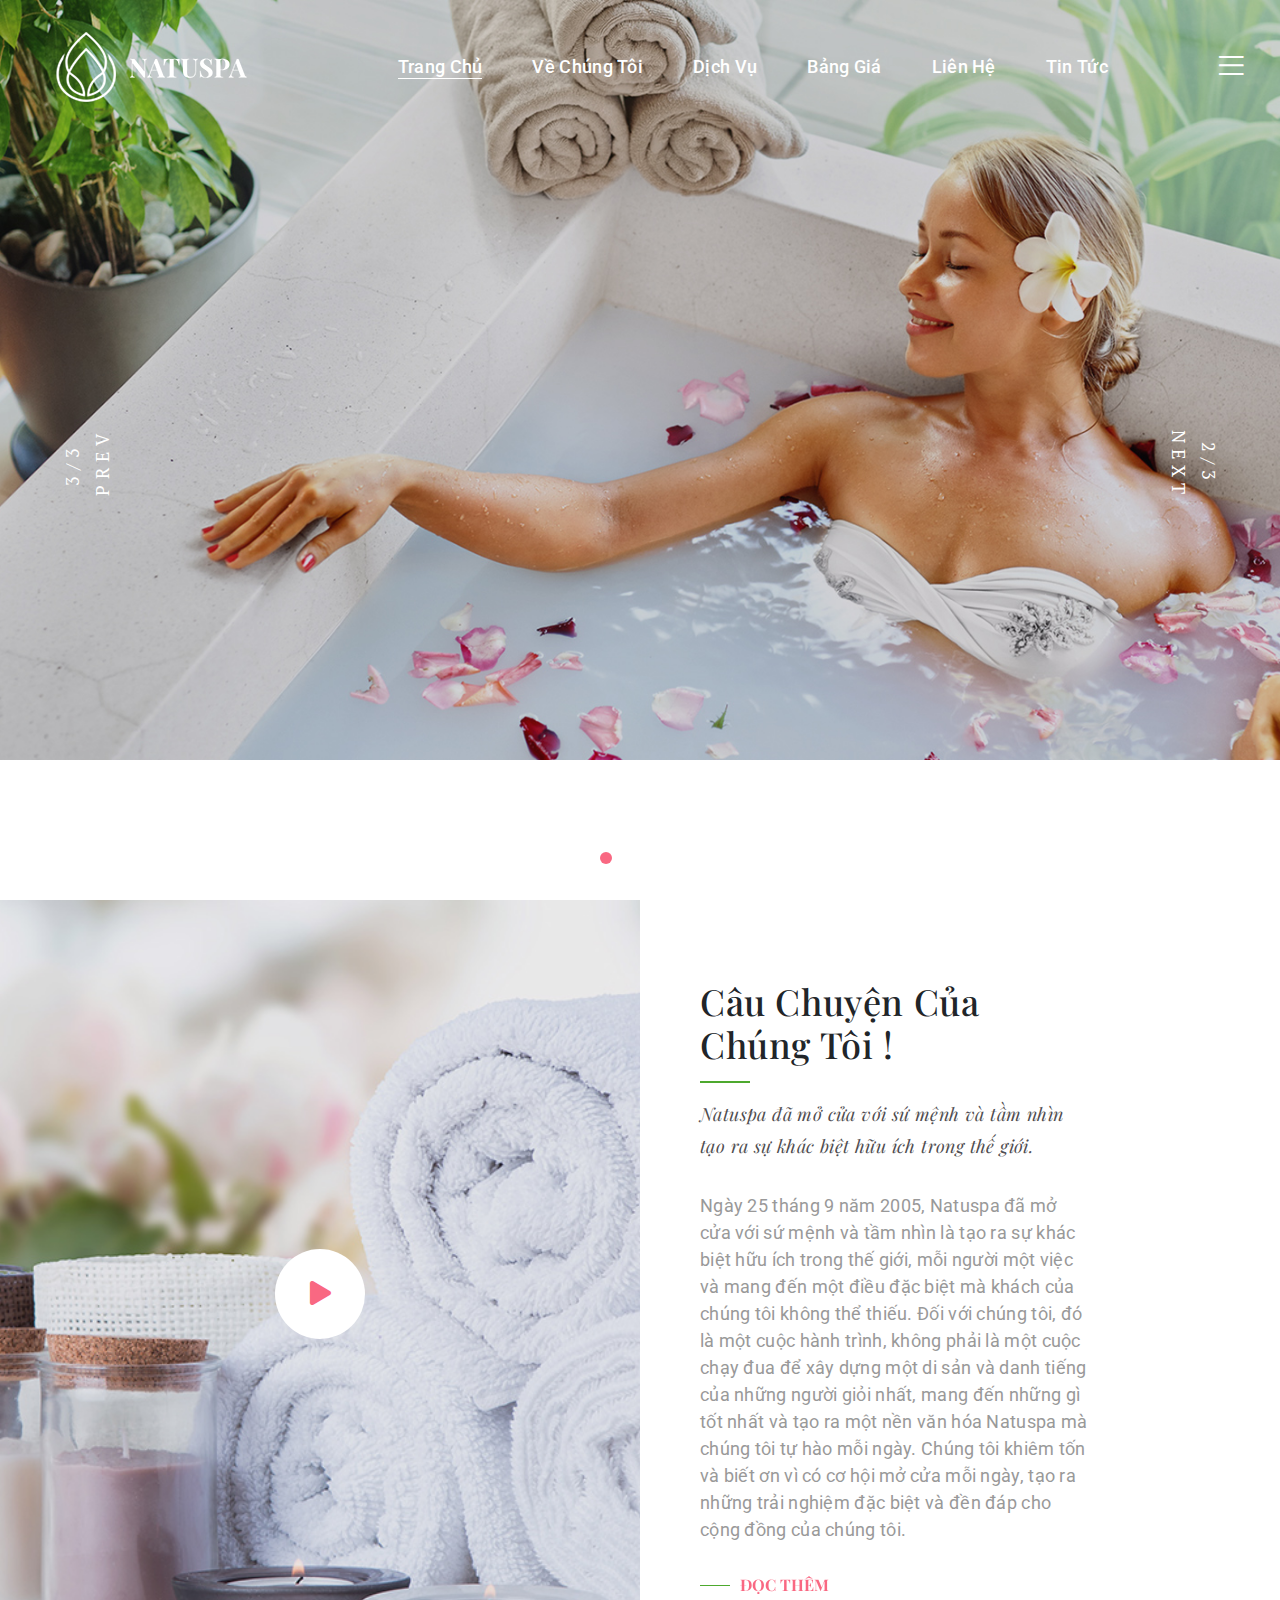
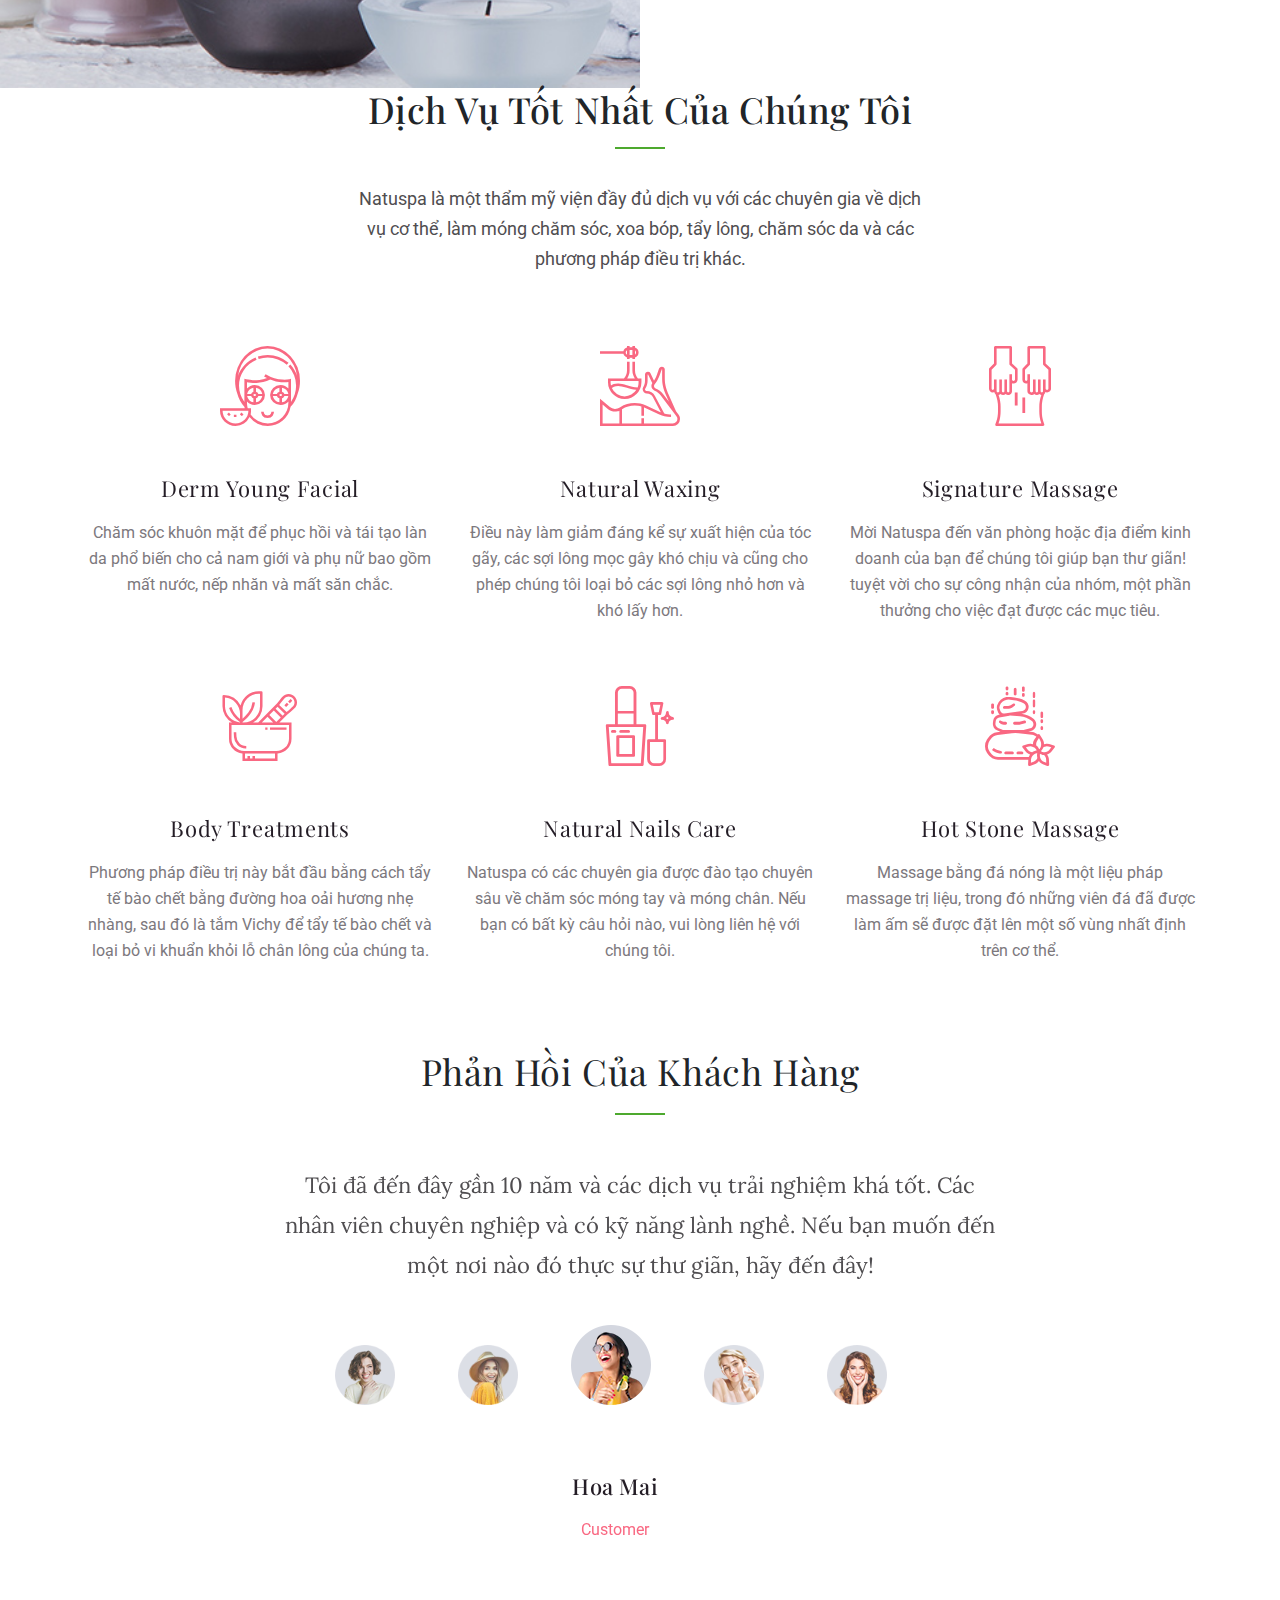
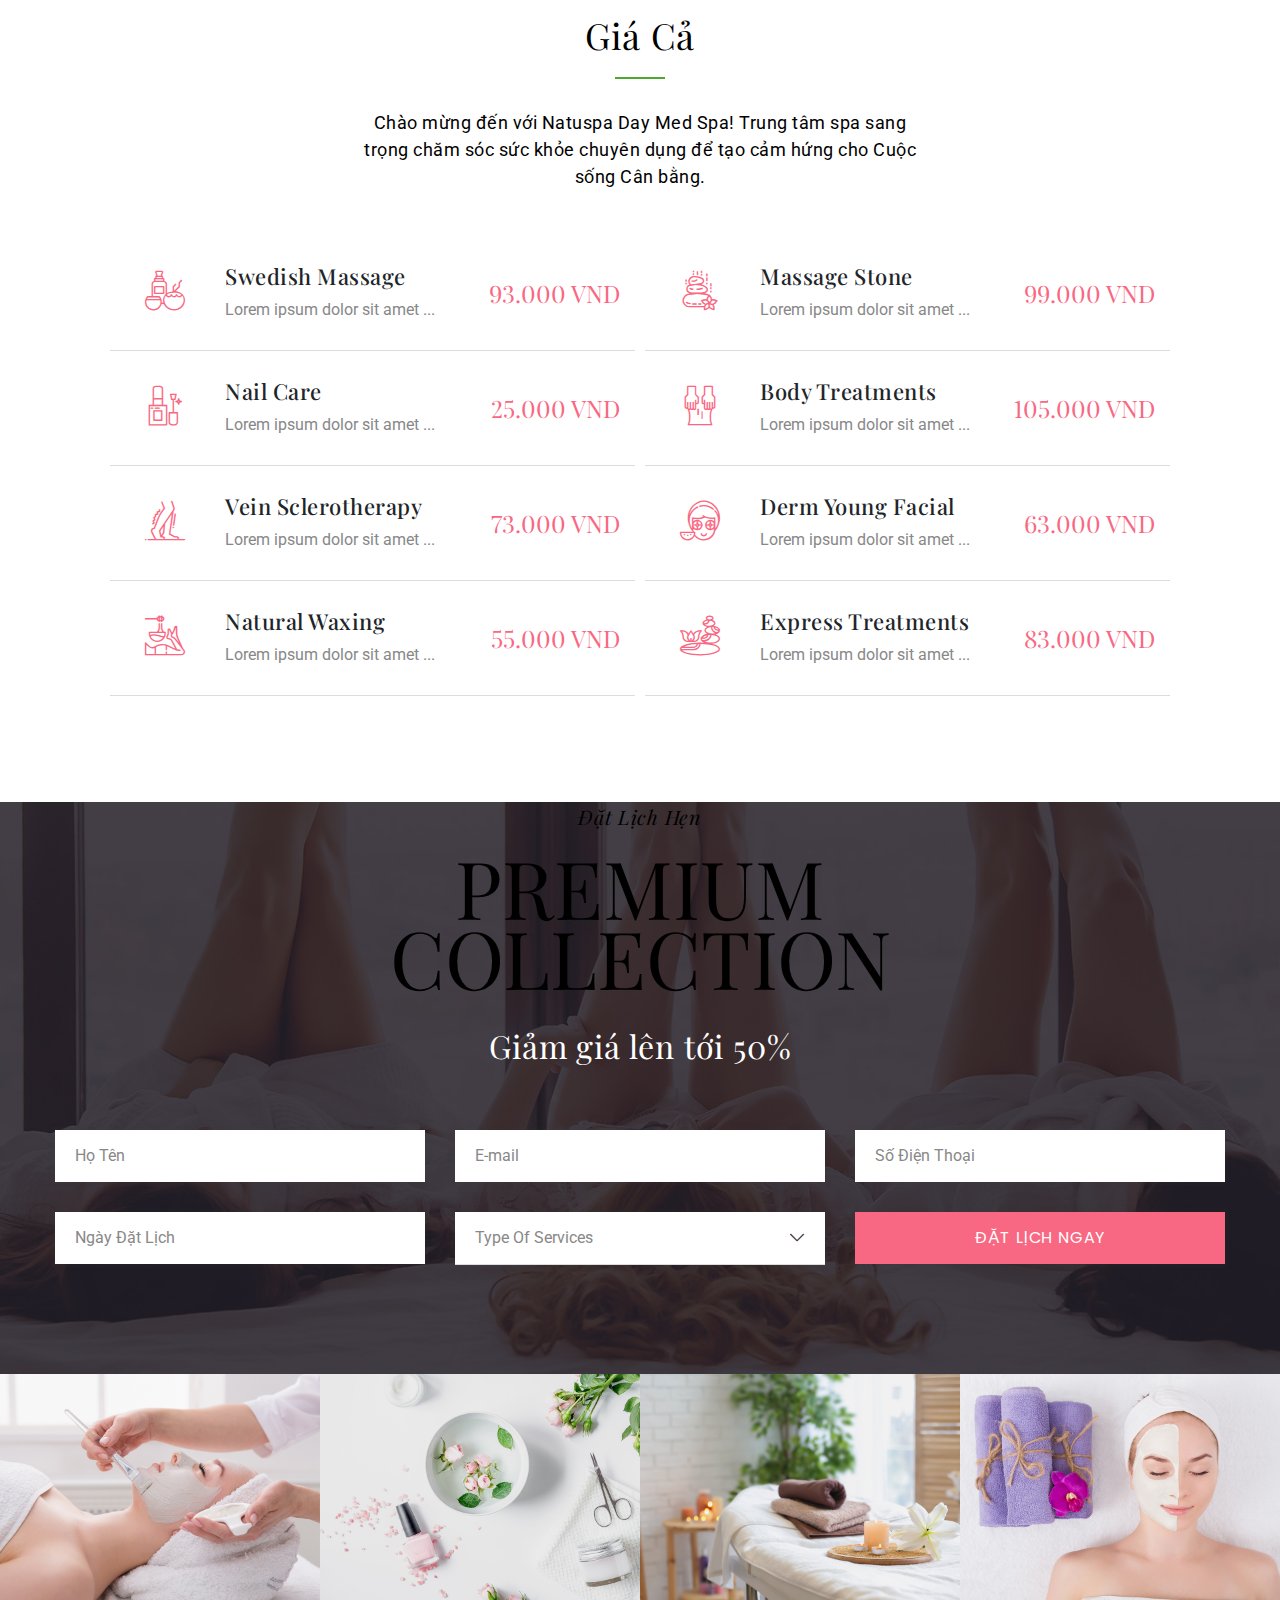
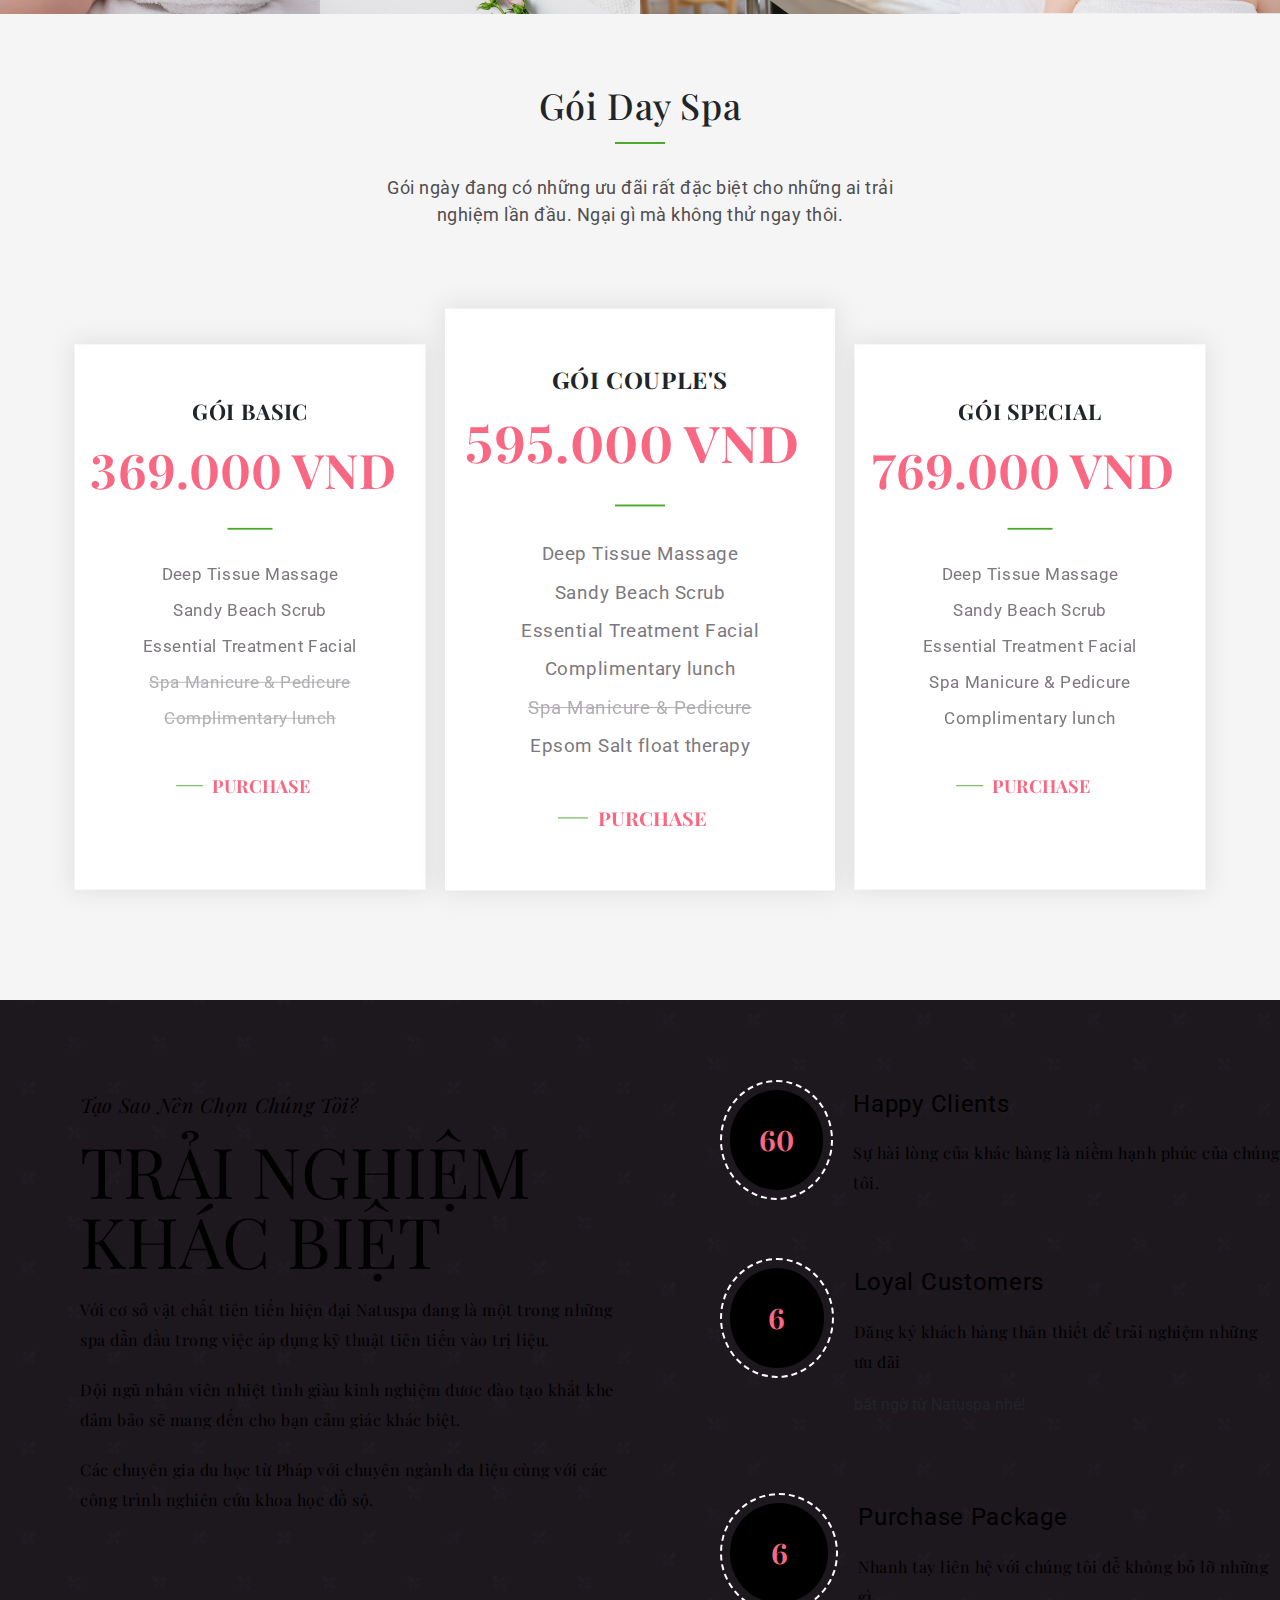
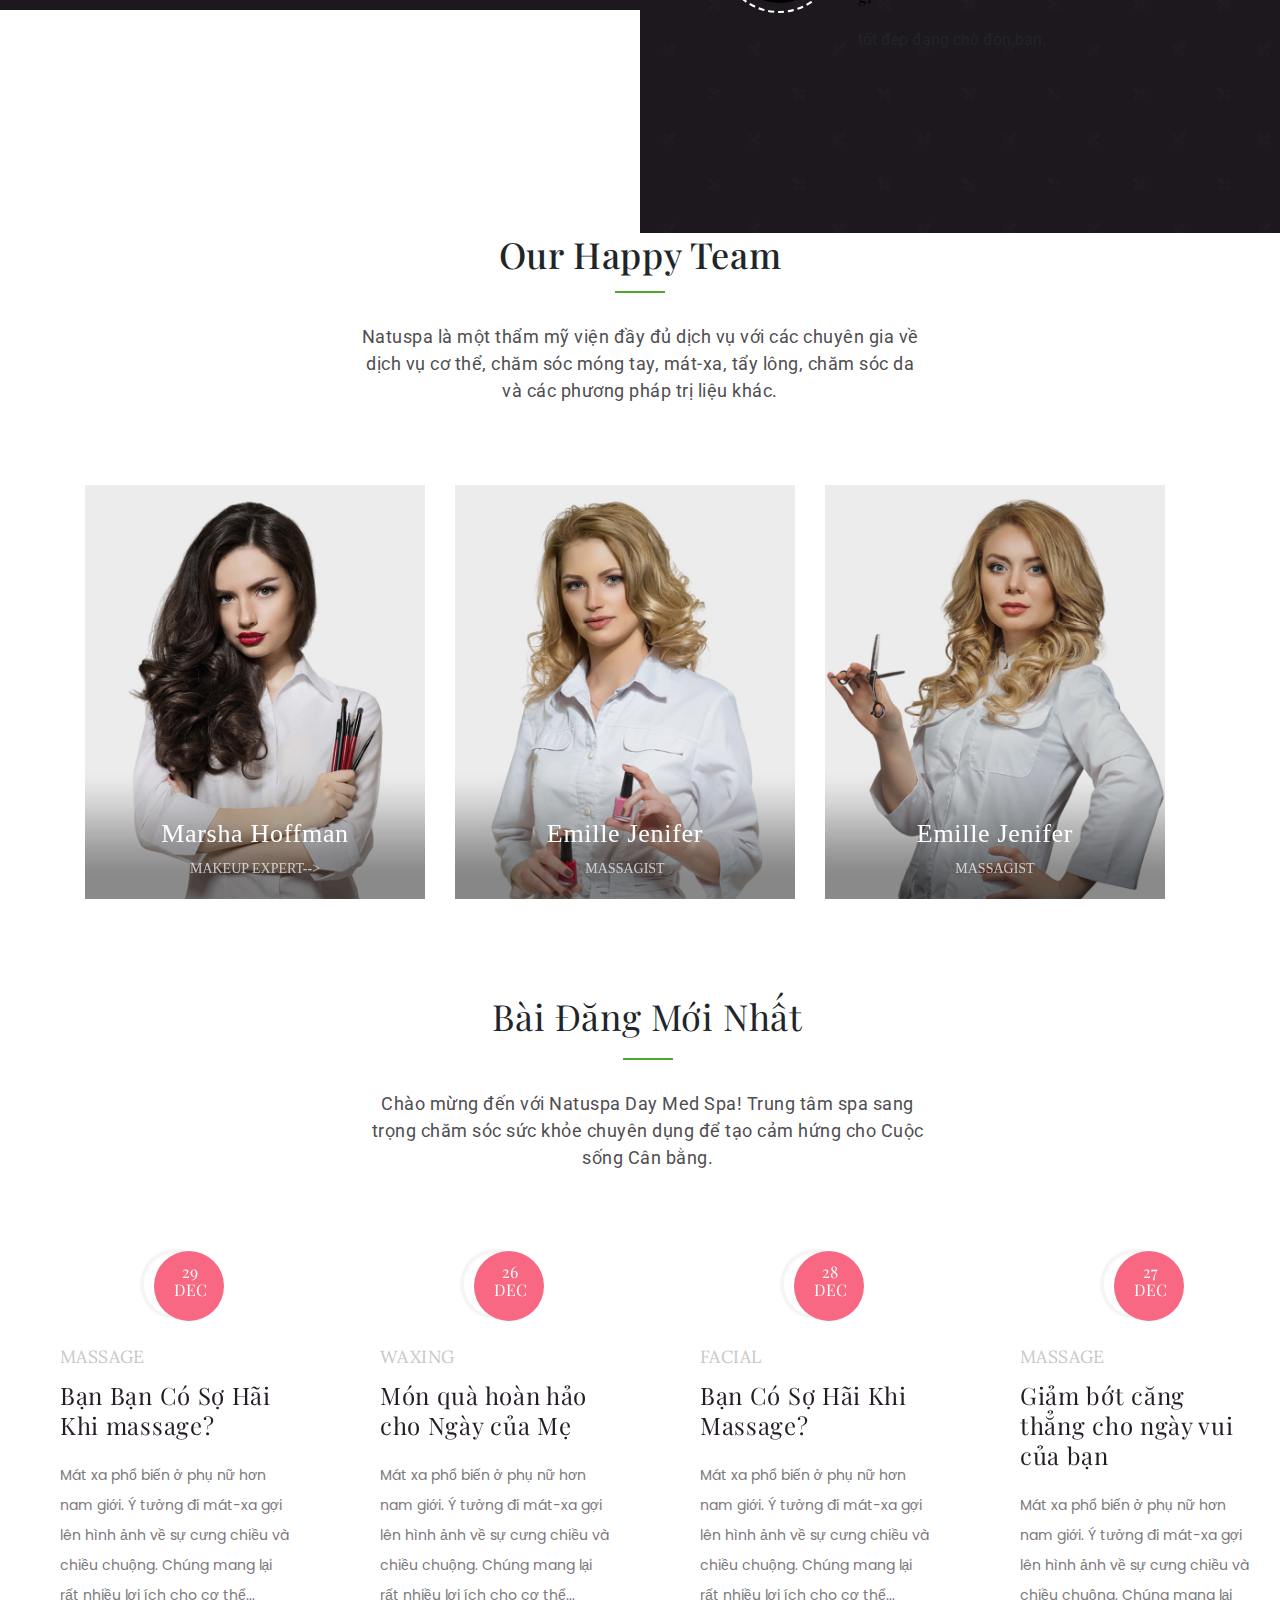
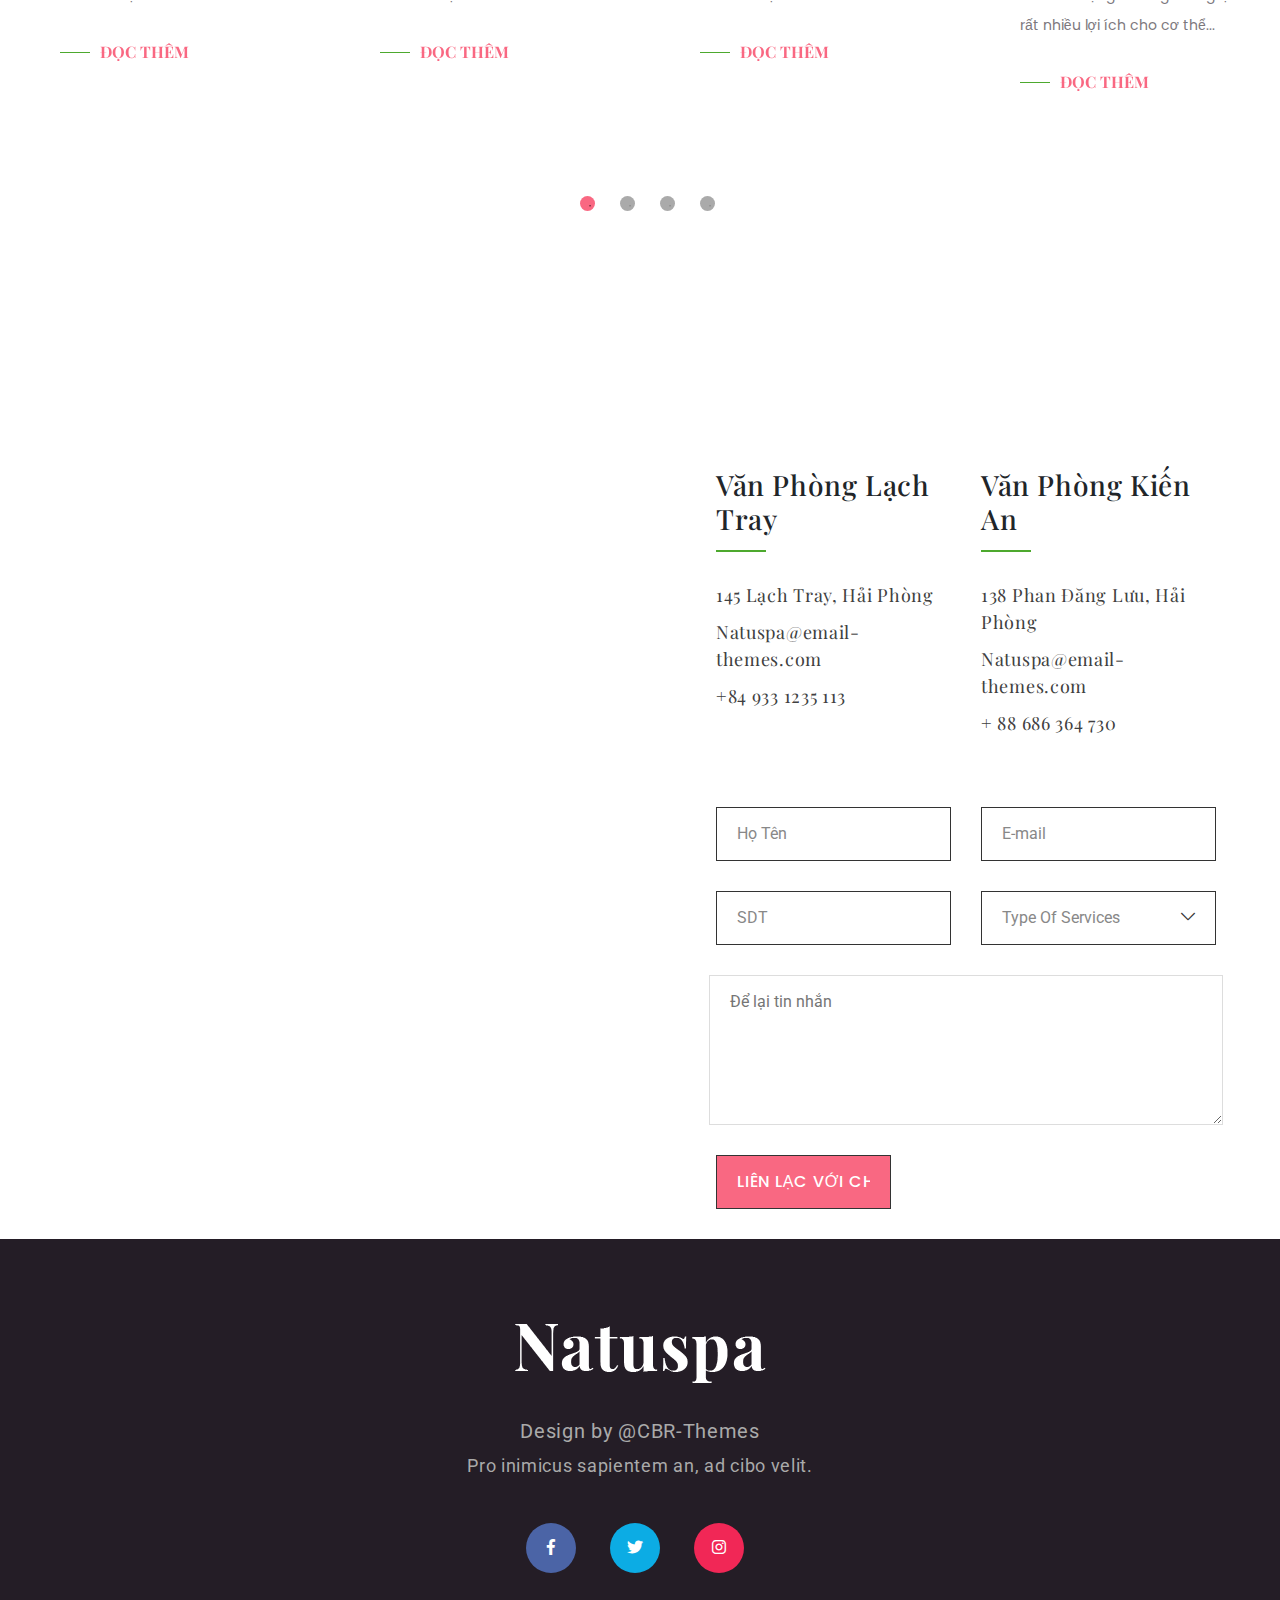
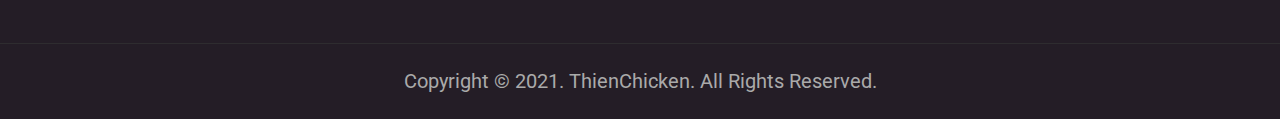
==== commit 912a3f34: "update chart code" ====
--- a/index.html
+++ b/index.html
@@ -932,6 +932,37 @@
         </div>
     </div>
 
+<!-- Messenger Plugin chat Code -->
+    <div id="fb-root"></div>
+
+    <!-- Your Plugin chat code -->
+    <div id="fb-customer-chat" class="fb-customerchat">
+    </div>
+
+    <script>
+      var chatbox = document.getElementById('fb-customer-chat');
+      chatbox.setAttribute("page_id", "101018015754908");
+      chatbox.setAttribute("attribution", "biz_inbox");
+    </script>
+
+    <!-- Your SDK code -->
+    <script>
+      window.fbAsyncInit = function() {
+        FB.init({
+          xfbml            : true,
+          version          : 'v12.0'
+        });
+      };
+
+      (function(d, s, id) {
+        var js, fjs = d.getElementsByTagName(s)[0];
+        if (d.getElementById(id)) return;
+        js = d.createElement(s); js.id = id;
+        js.src = 'https://connect.facebook.net/vi_VN/sdk/xfbml.customerchat.js';
+        fjs.parentNode.insertBefore(js, fjs);
+      }(document, 'script', 'facebook-jssdk'));
+    </script>
+
     <script src="./vendor/js/jquery-v3.4.1.min.js"></script>
     <script src="./vendor/js/bootstrap.min.js"></script>
     <script src="./vendor/js/jquery.waypoints.min.js"></script>
@@ -942,36 +973,6 @@
     <script src="./vendor/js/Magnific-Popup-master/jquery.magnific-popup.min.js"></script>
 
     <script src="./resource/js/script.js"></script>
-<!-- Messenger Plugin chat Code -->
-    <div id="fb-root"></div>
-
-    <!-- Your Plugin chat code -->
-    <div id="fb-customer-chat" class="fb-customerchat">
-    </div>
-
-    <script>
-      var chatbox = document.getElementById('fb-customer-chat');
-      chatbox.setAttribute("page_id", "101018015754908");
-      chatbox.setAttribute("attribution", "biz_inbox");
-    </script>
-
-    <!-- Your SDK code -->
-    <script>
-      window.fbAsyncInit = function() {
-        FB.init({
-          xfbml            : true,
-          version          : 'v12.0'
-        });
-      };
-
-      (function(d, s, id) {
-        var js, fjs = d.getElementsByTagName(s)[0];
-        if (d.getElementById(id)) return;
-        js = d.createElement(s); js.id = id;
-        js.src = 'https://connect.facebook.net/vi_VN/sdk/xfbml.customerchat.js';
-        fjs.parentNode.insertBefore(js, fjs);
-      }(document, 'script', 'facebook-jssdk'));
-    </script>
     
 </body>
 
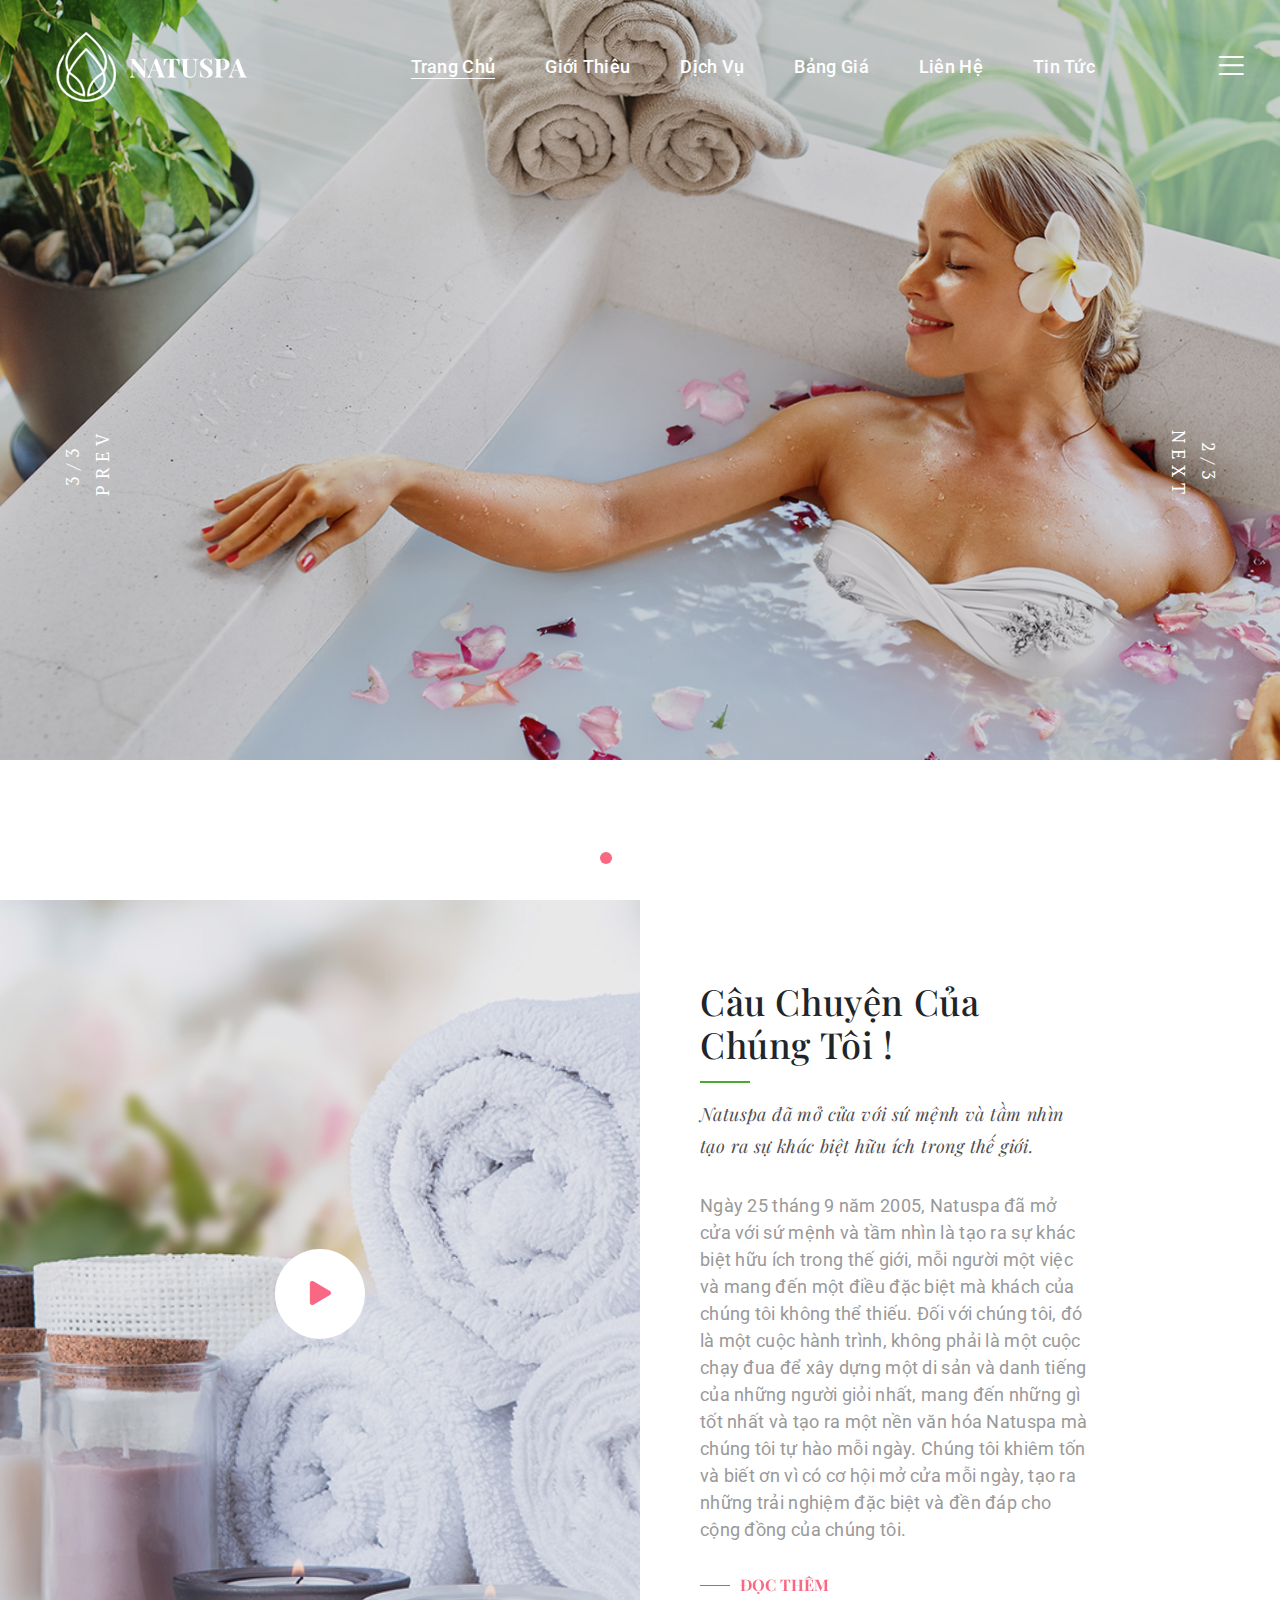
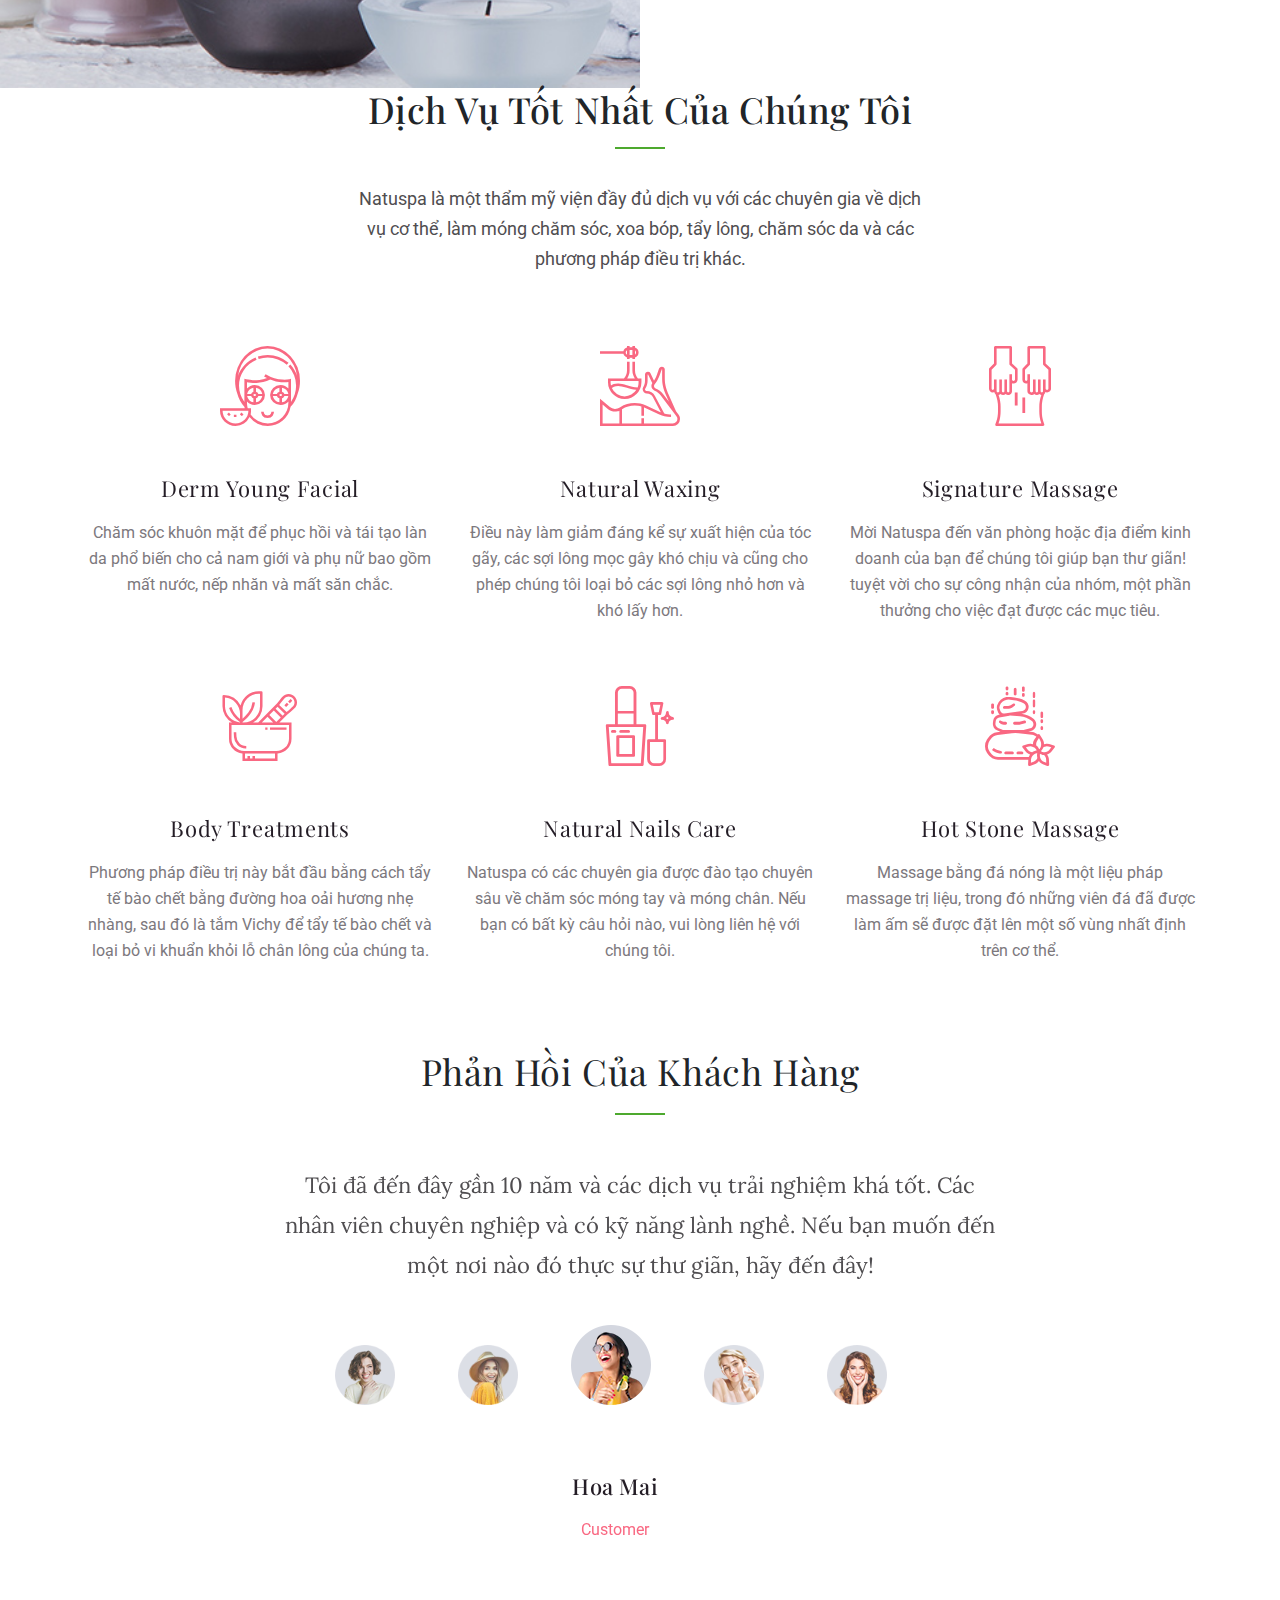
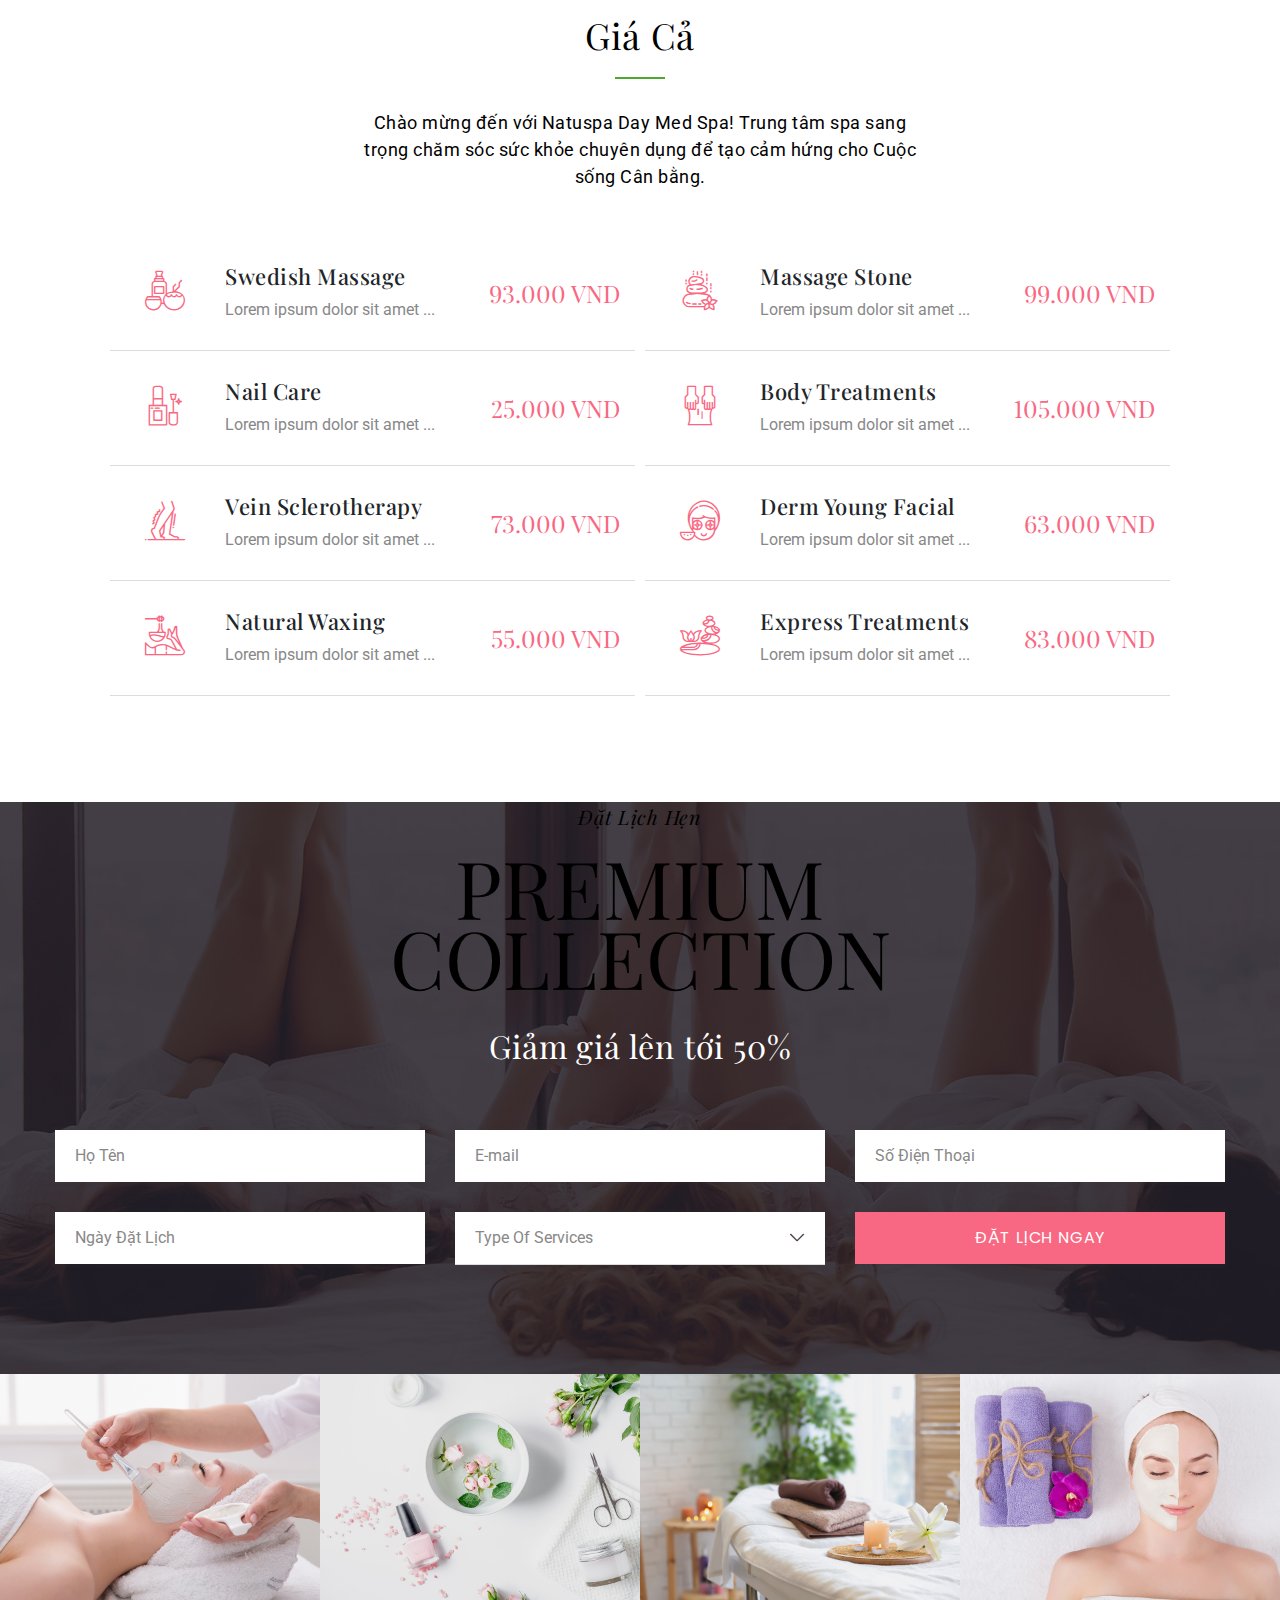
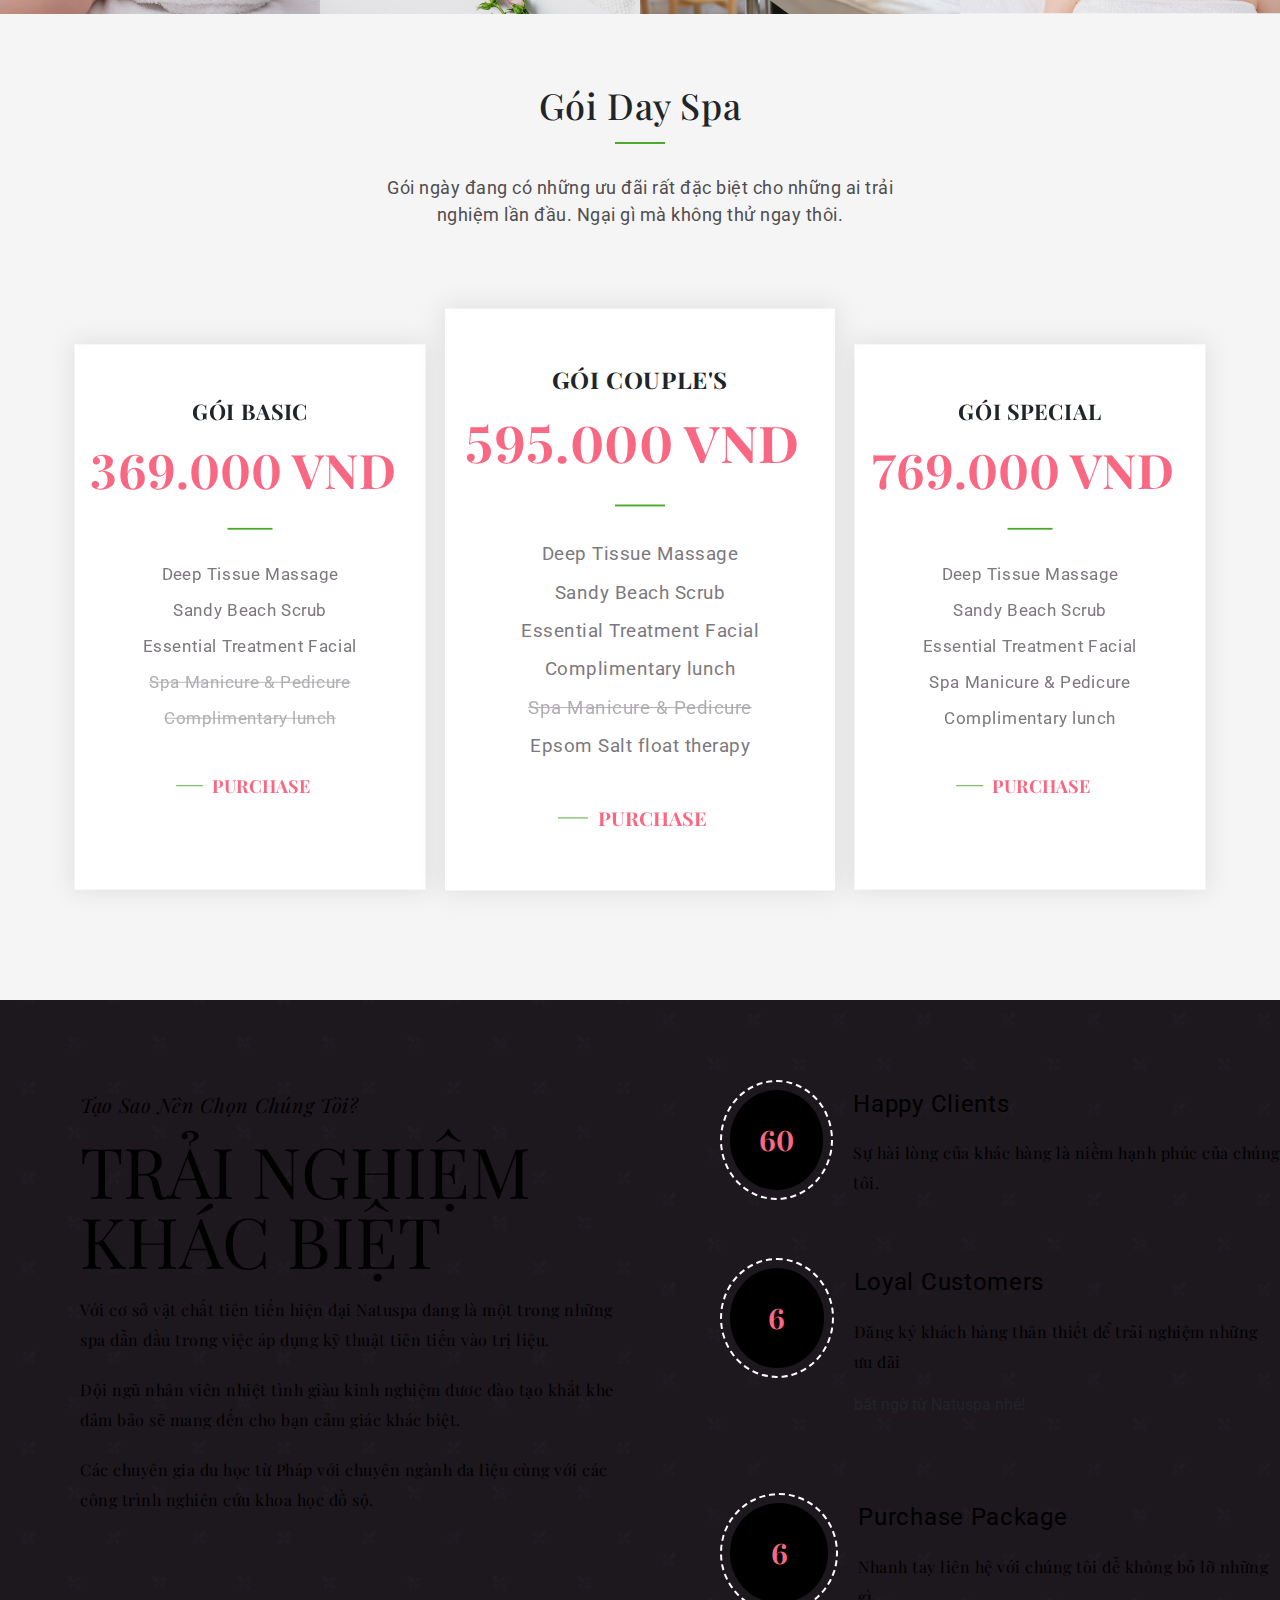
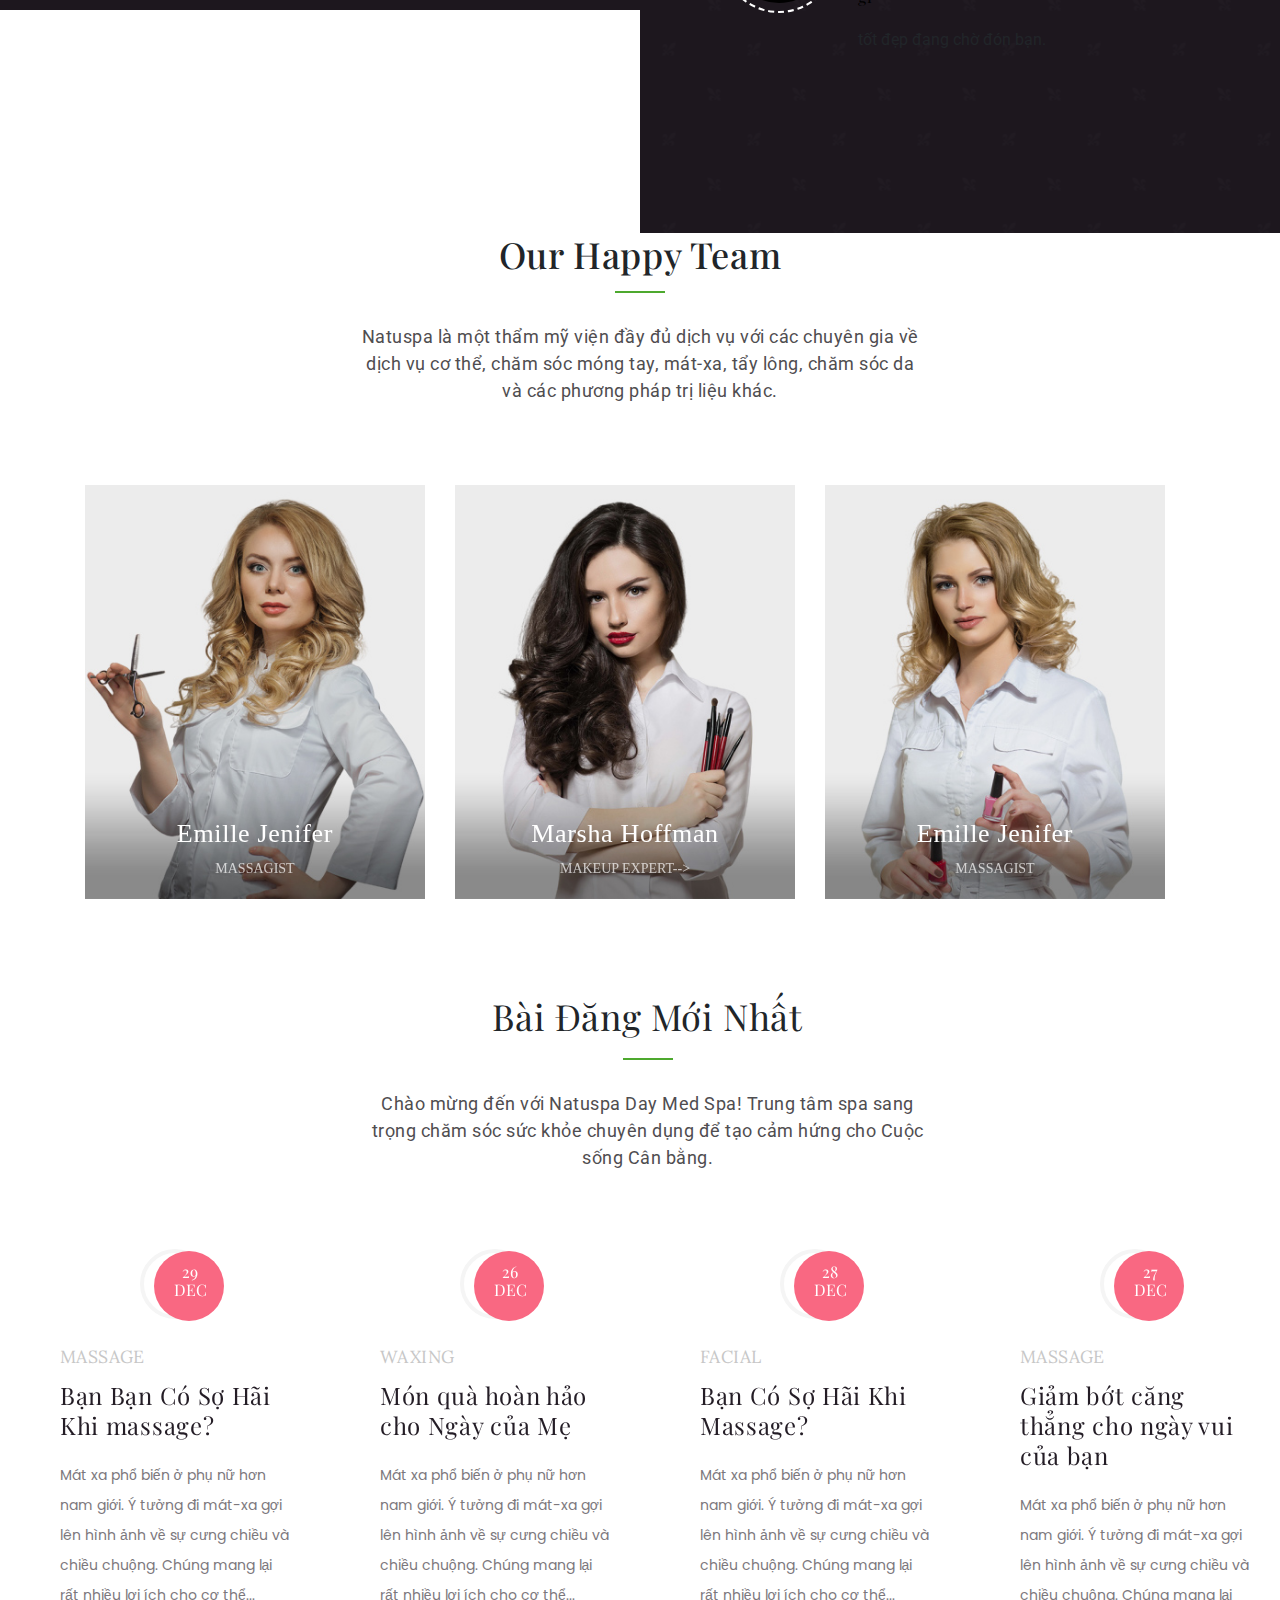
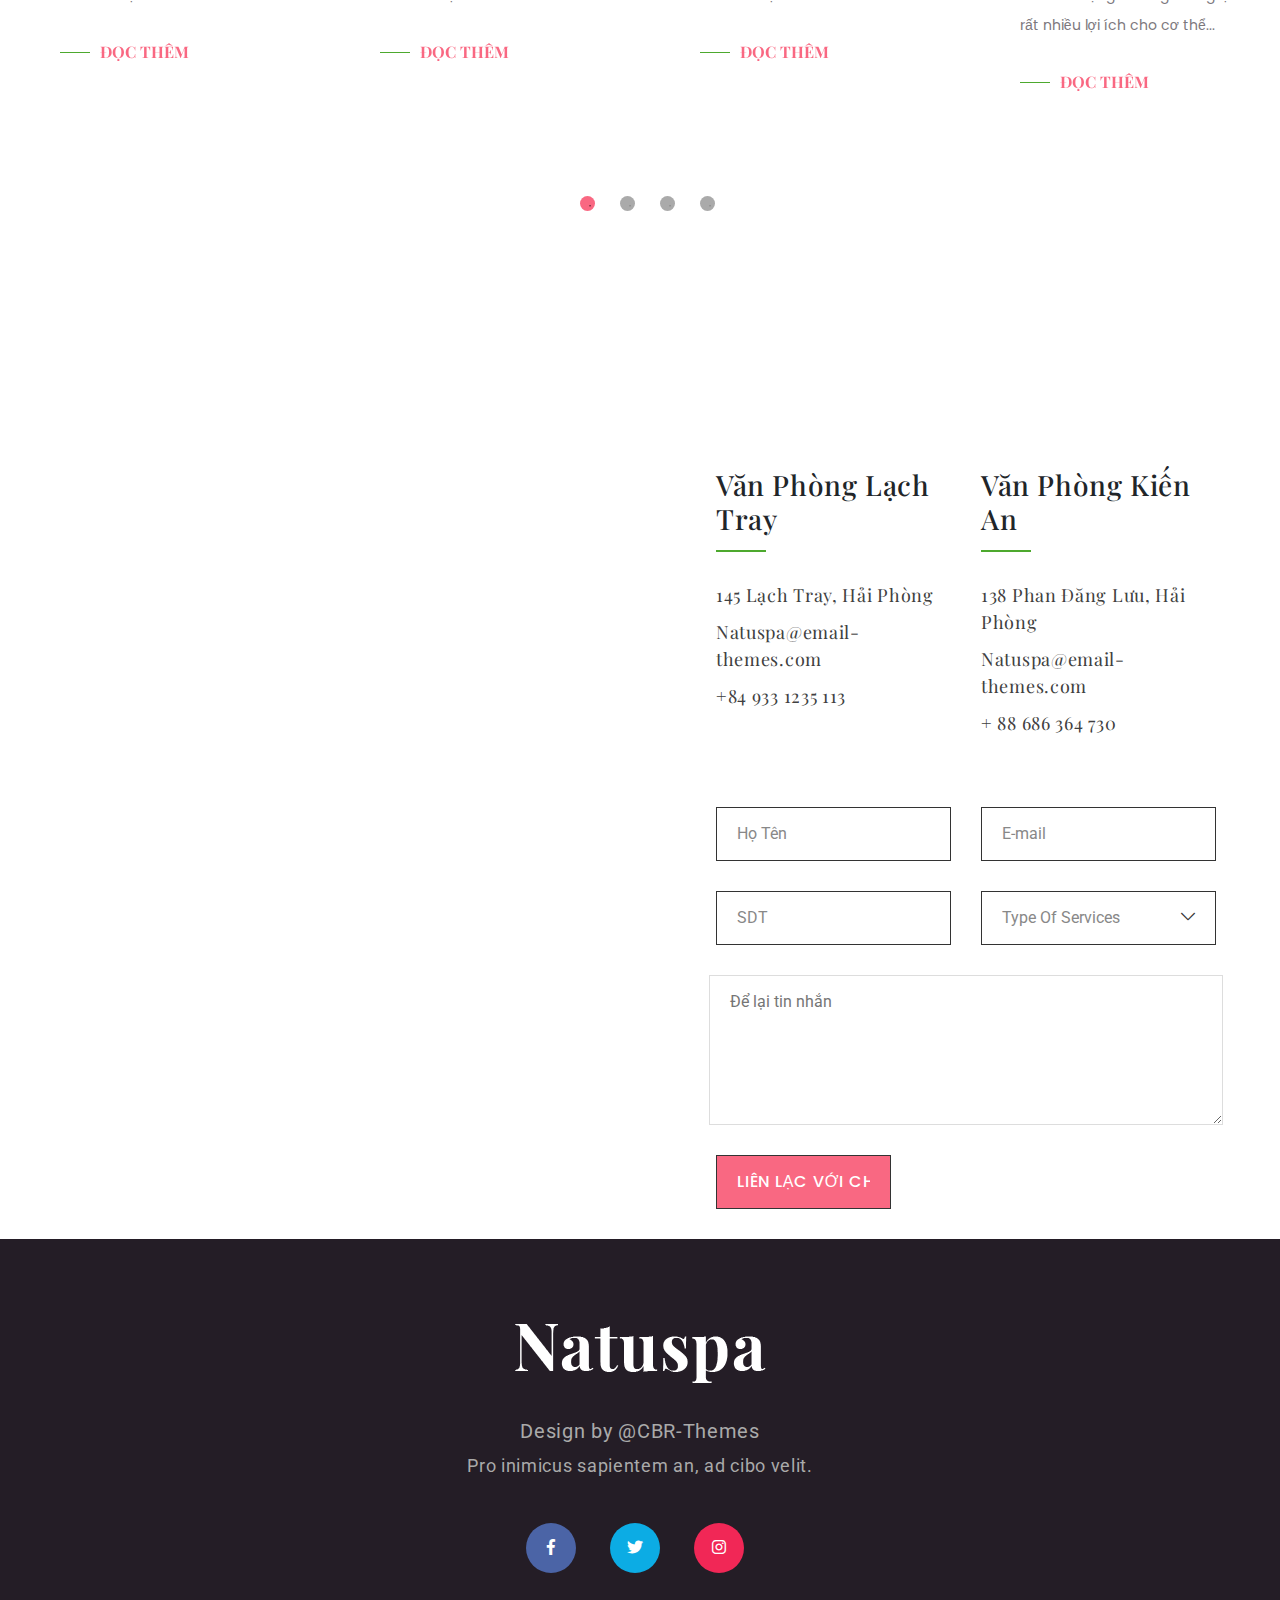
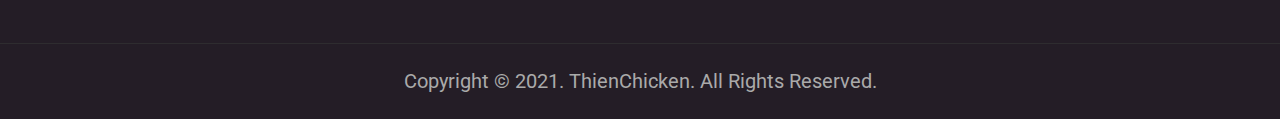
==== commit 1859bffa: "update menu" ====
--- a/index.html
+++ b/index.html
@@ -72,7 +72,7 @@
                             </ul>
                         </li>
                         <li class="nav-item menu-item">
-                            <a class="nav-link" href="about-us.html">Về Chúng Tôi</a>
+                            <a class="nav-link" href="about-us.html">Giới Thiêu</a>
                         </li>
                         <li class="nav-item menu-item">
                             <a class="nav-link" href="services.html">Dịch Vụ</a>
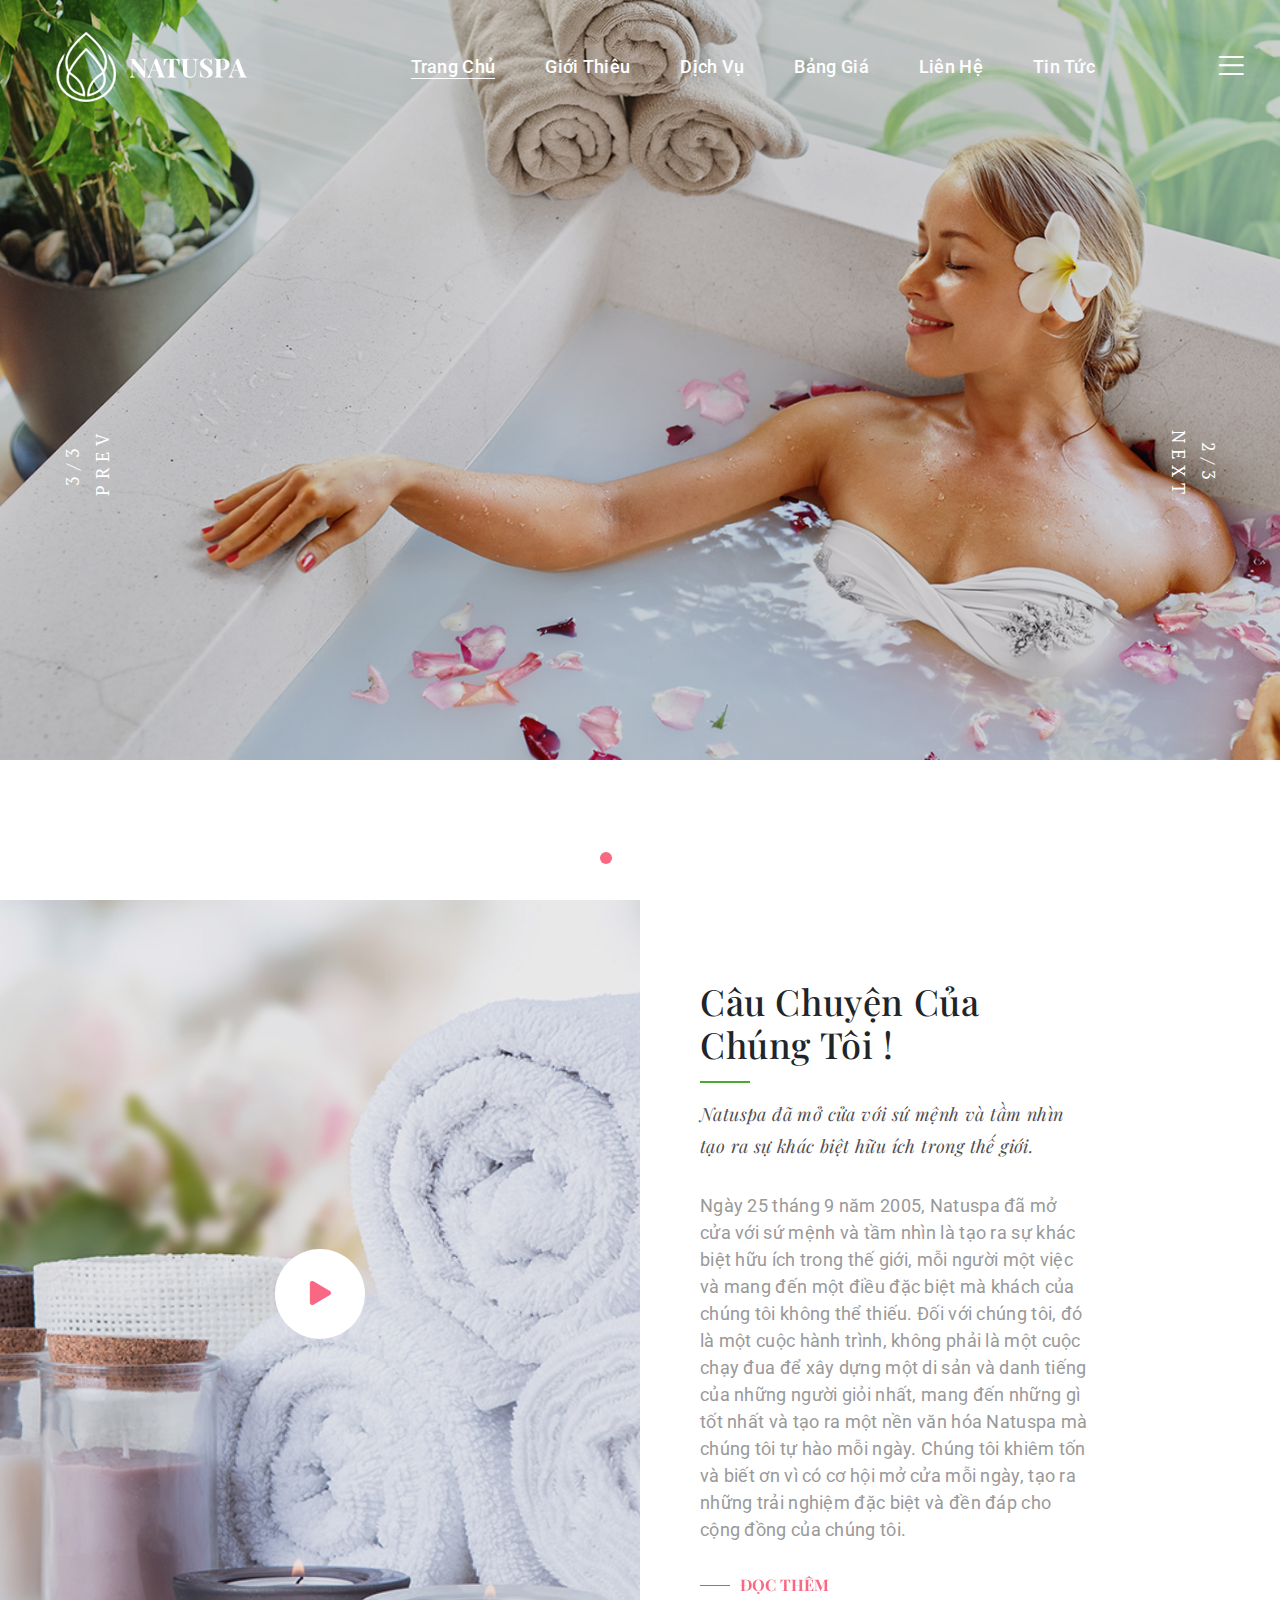
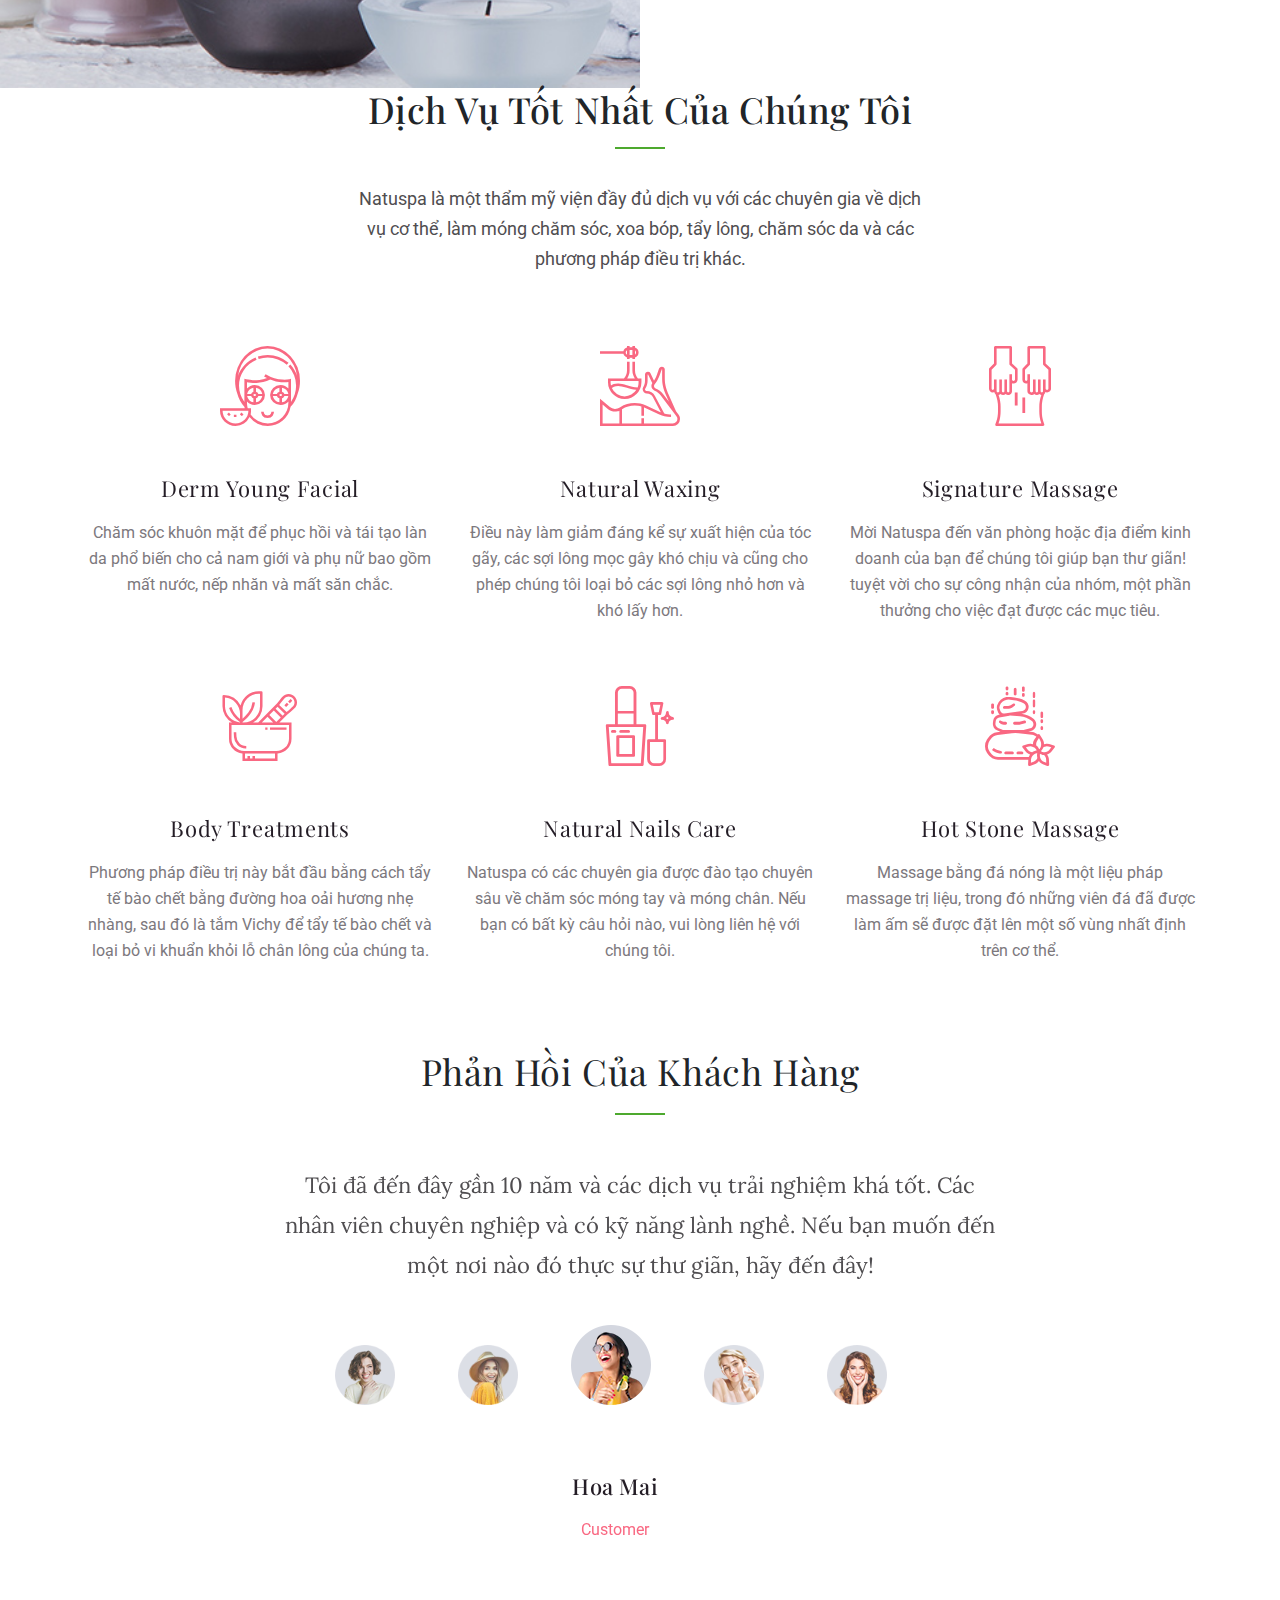
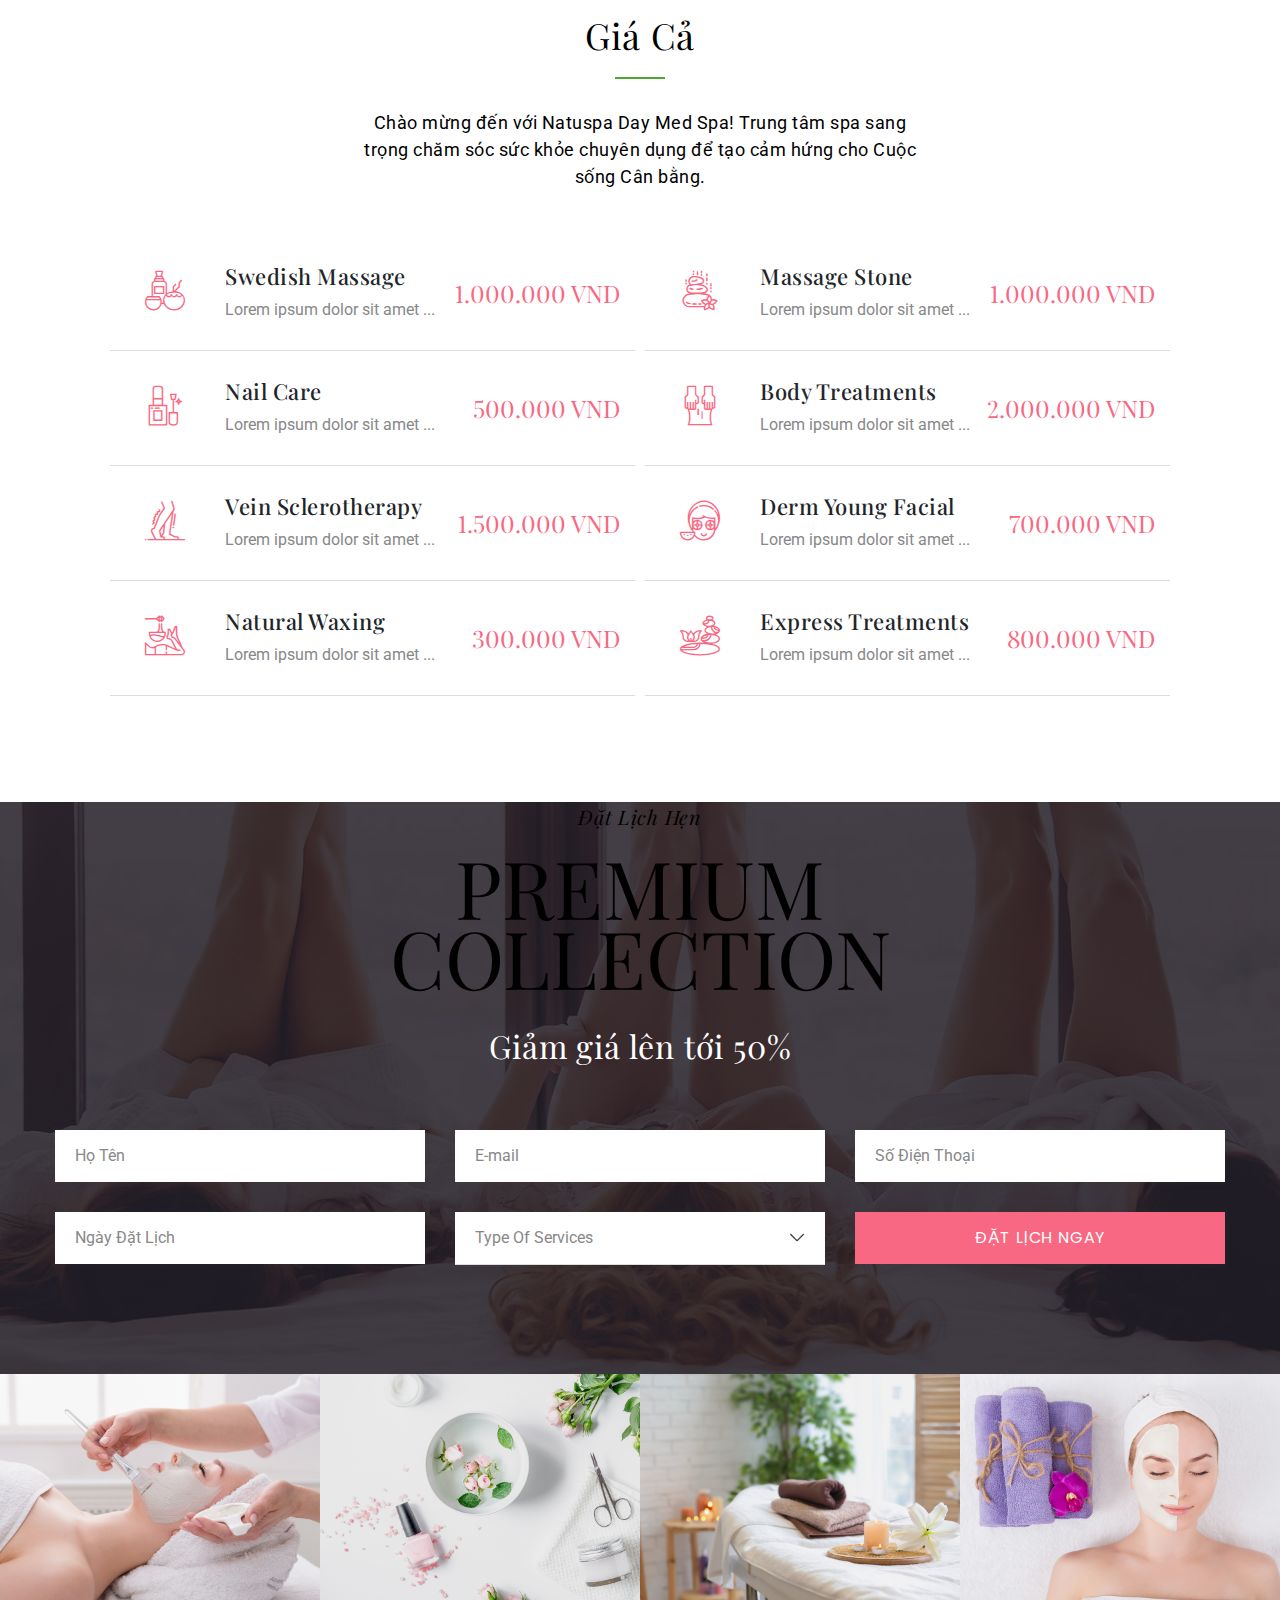
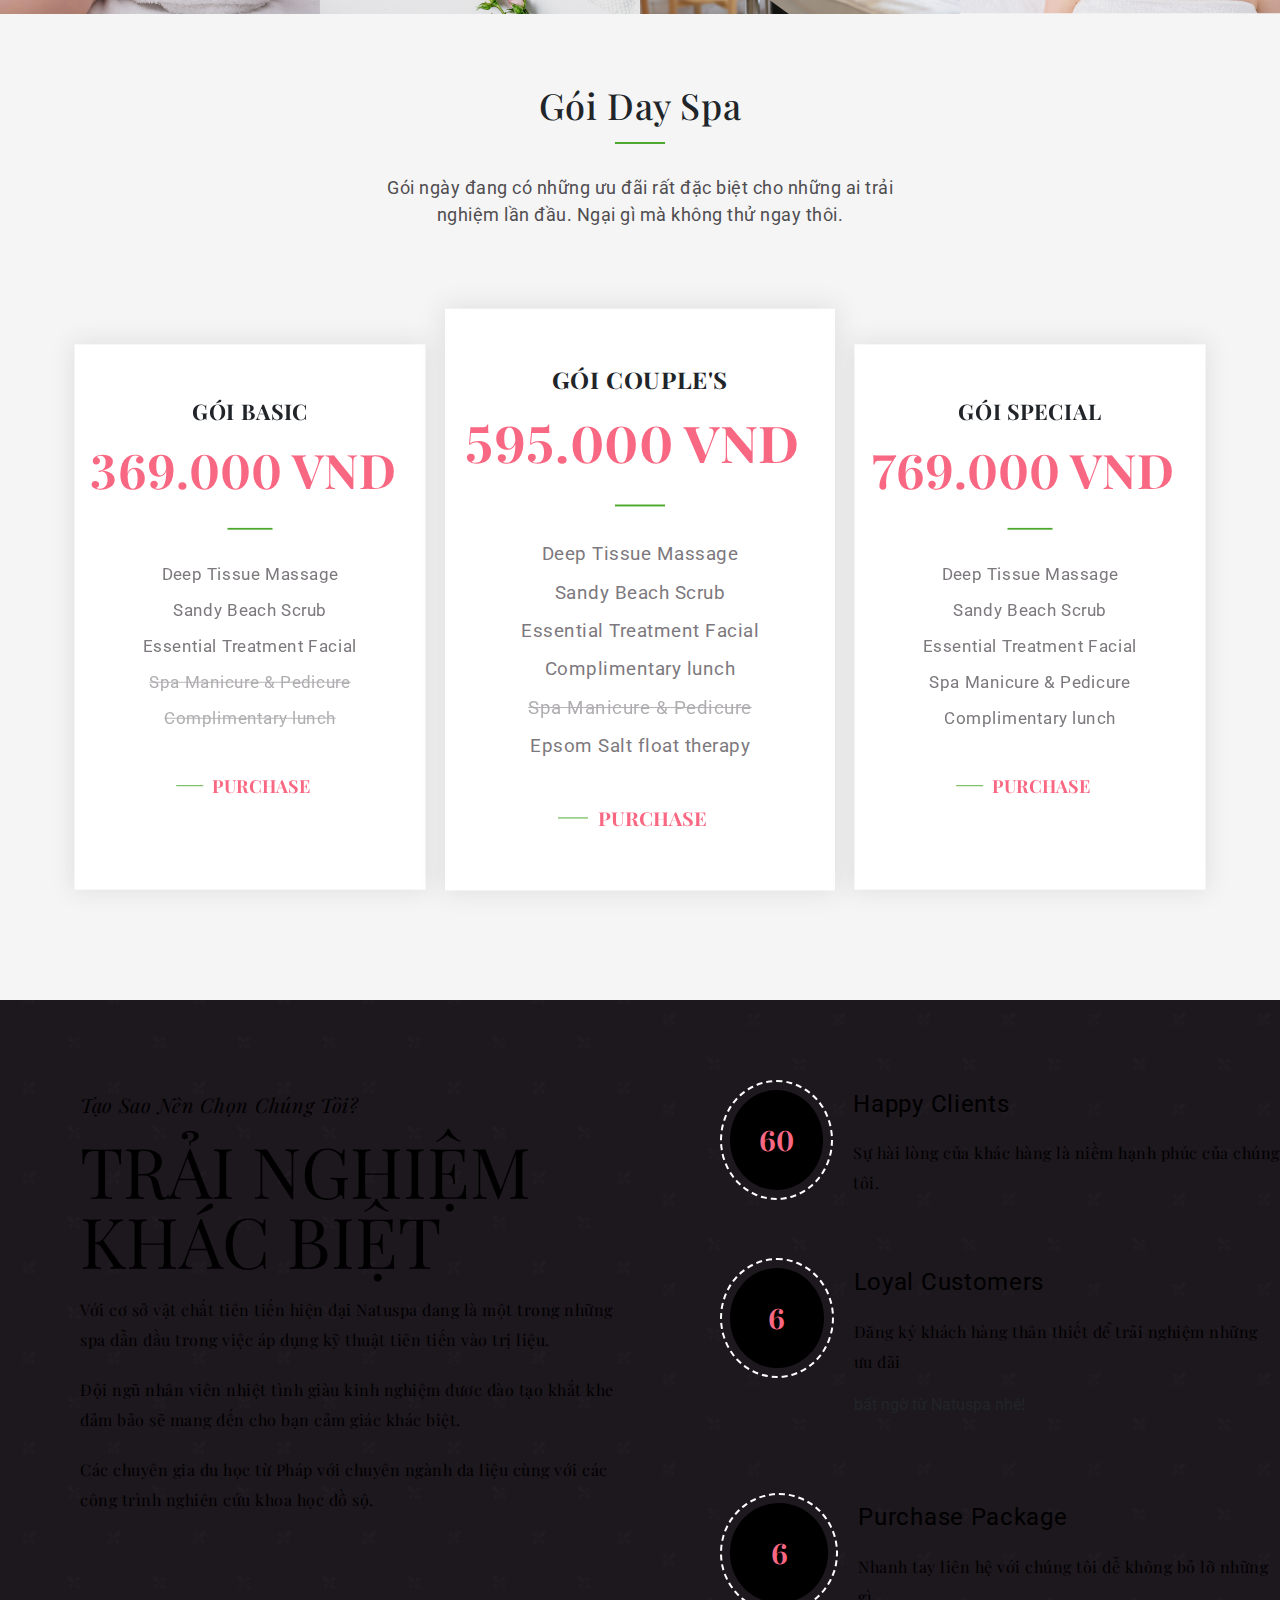
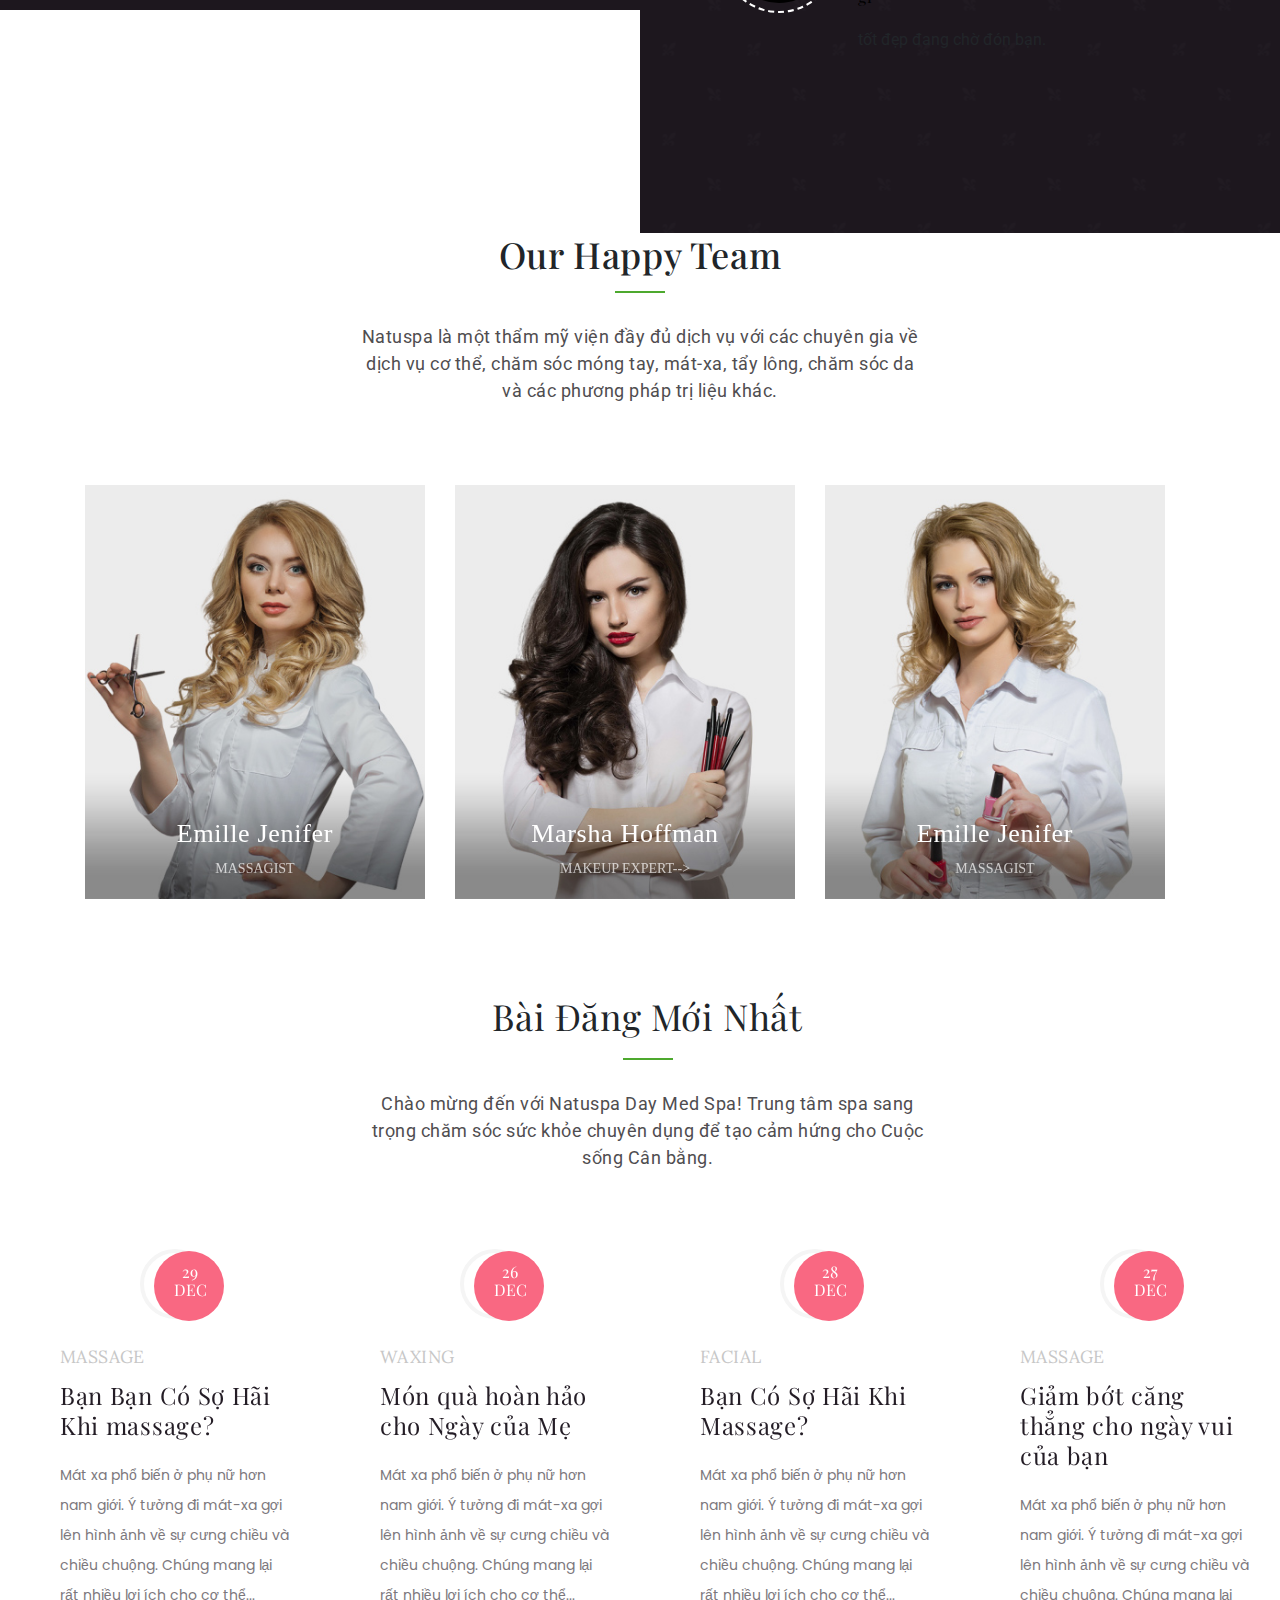
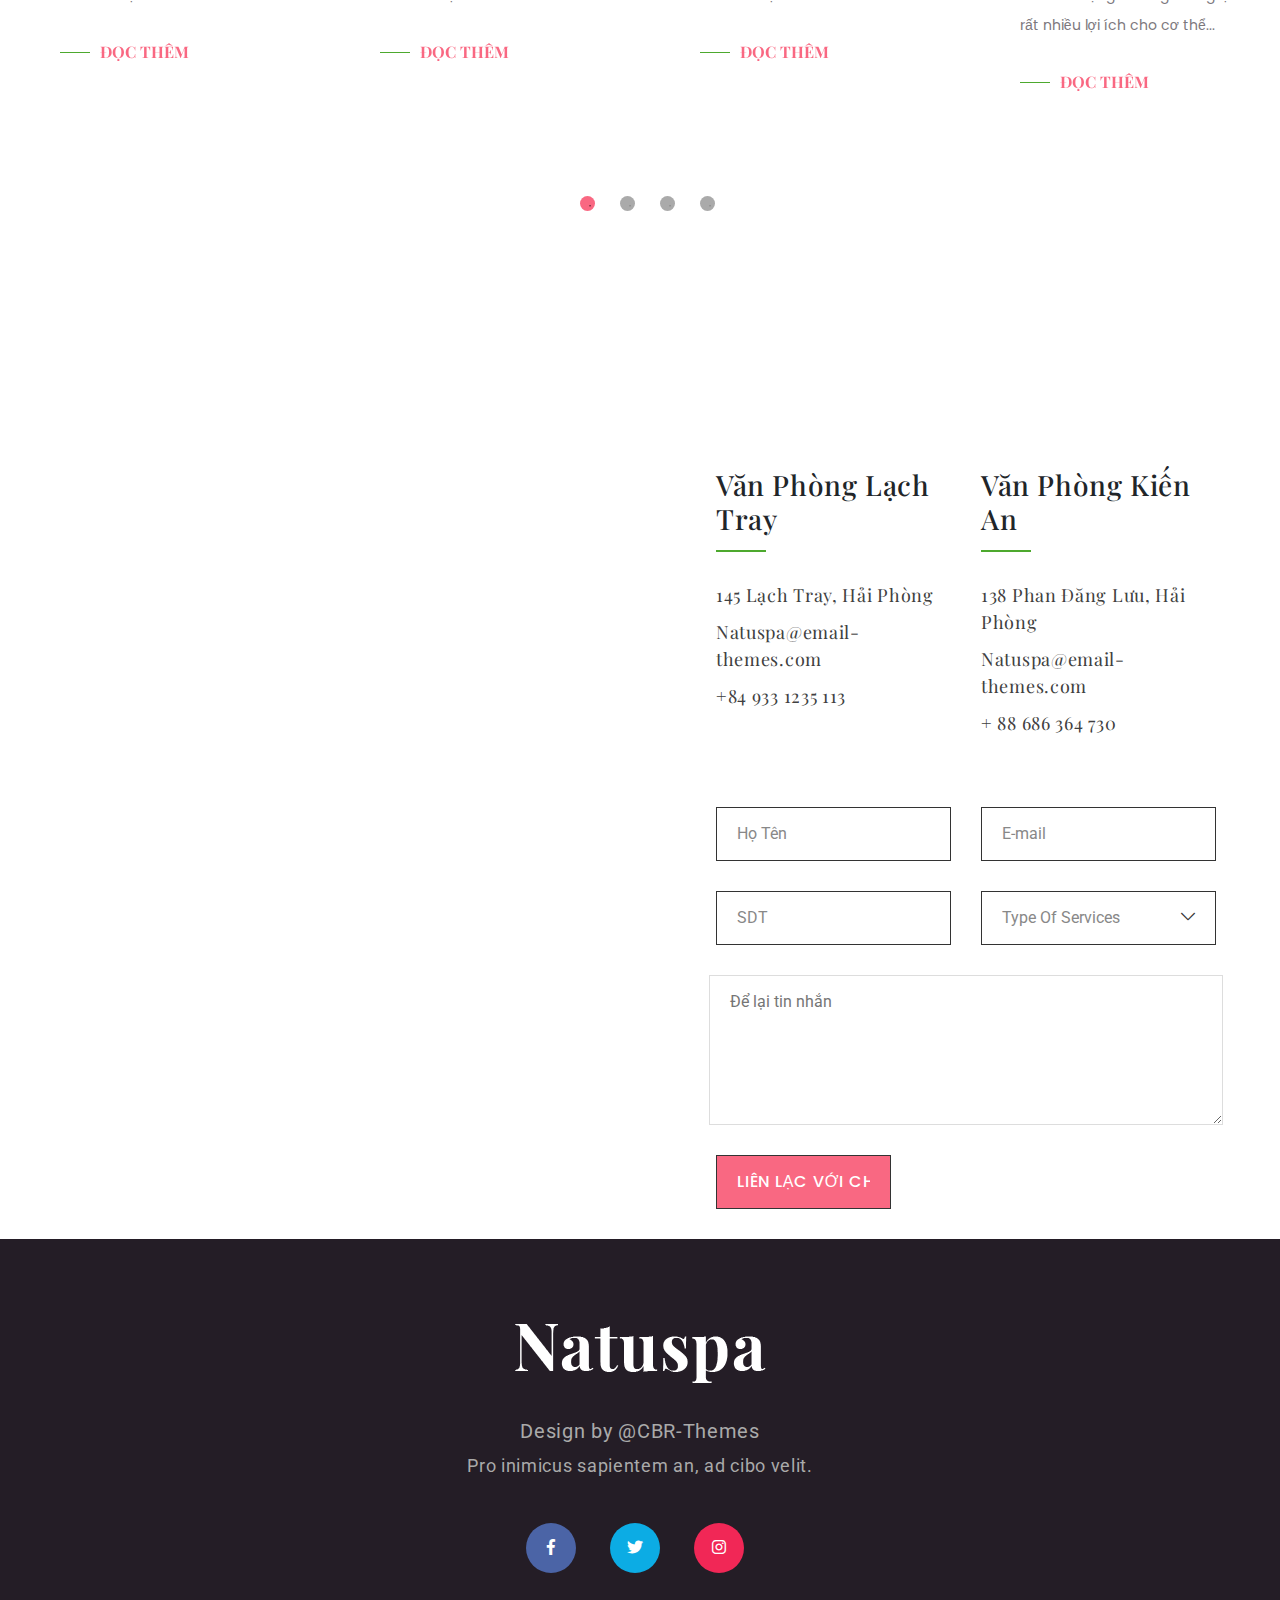
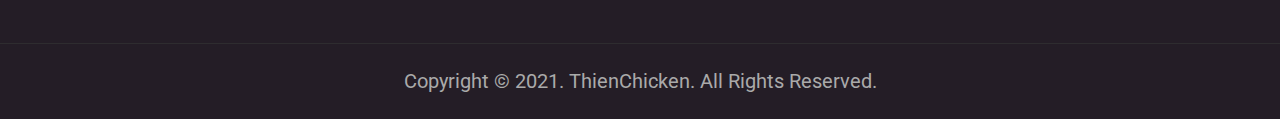
==== commit 437402f3: "update giá dịch vụ" ====
--- a/index.html
+++ b/index.html
@@ -392,7 +392,7 @@
                             <h4>Swedish Massage</h4>
                             <div class="description">Lorem ipsum dolor sit amet ...</div>
                         </div>
-                        <span class="price">93.000 VND</span>
+                        <span class="price">1.000.000 VND</span>
                     </li>
                     <li class="pricing-item all massage treatments">
                         <span class=" logo"><i class="natuspa-icon-stone"></i></span>
@@ -400,7 +400,7 @@
                             <h4>Massage Stone</h4>
                             <div class="description">Lorem ipsum dolor sit amet ...</div>
                         </div>
-                        <span class="price">99.000 VND</span>
+                        <span class="price">1.000.000 VND</span>
                     </li>
                     <li class="pricing-item all nail treatments waxing">
                         <span class="logo"><i class="natuspa-icon-polish"></i></span>
@@ -408,7 +408,7 @@
                             <h4>Nail Care</h4>
                             <div class="description">Lorem ipsum dolor sit amet ...</div>
                         </div>
-                        <span class="price">25.000 VND</span>
+                        <span class="price">500.000 VND</span>
                     </li>
                     <li class="pricing-item all treatments massage">
                         <span class="logo"><i class="natuspa-icon-massage-1"></i></span>
@@ -416,7 +416,7 @@
                             <h4>Body Treatments</h4>
                             <div class="description">Lorem ipsum dolor sit amet ...</div>
                         </div>
-                        <span class="price">105.000 VND</span>
+                        <span class="price">2.000.000 VND</span>
                     </li>
                     <li class="pricing-item all facial waxing nail">
                         <span class="logo"><i class="natuspa-icon-cramp"></i></span>
@@ -424,7 +424,7 @@
                             <h4>Vein Sclerotherapy</h4>
                             <div class="description">Lorem ipsum dolor sit amet ...</div>
                         </div>
-                        <span class="price">73.000 VND</span>
+                        <span class="price">1.500.000 VND</span>
                     </li>
                     <li class="pricing-item all facial massage">
                         <span class="logo"><i class="natuspa-icon-facial-treatment"></i></span>
@@ -432,7 +432,7 @@
                             <h4>Derm Young Facial</h4>
                             <div class="description">Lorem ipsum dolor sit amet ...</div>
                         </div>
-                        <span class="price">63.000 VND</span>
+                        <span class="price">700.000 VND</span>
                     </li>
                     <li class="pricing-item all waxing">
                         <span class="logo"><i class="natuspa-icon-depilation"></i></span>
@@ -440,7 +440,7 @@
                             <h4>Natural Waxing</h4>
                             <div class="description">Lorem ipsum dolor sit amet ...</div>
                         </div>
-                        <span class="price">55.000 VND</span>
+                        <span class="price">300.000 VND</span>
                     </li>
                     <li class="pricing-item all treatments">
                         <span class="logo"><i class="natuspa-icon-spa-1"></i></span>
@@ -448,7 +448,7 @@
                             <h4>Express Treatments</h4>
                             <div class="description">Lorem ipsum dolor sit amet ...</div>
                         </div>
-                        <span class="price">83.000 VND</span>
+                        <span class="price">800.000 VND</span>
                     </li>
                 </ul>
                 <span id="filter-option"></span>
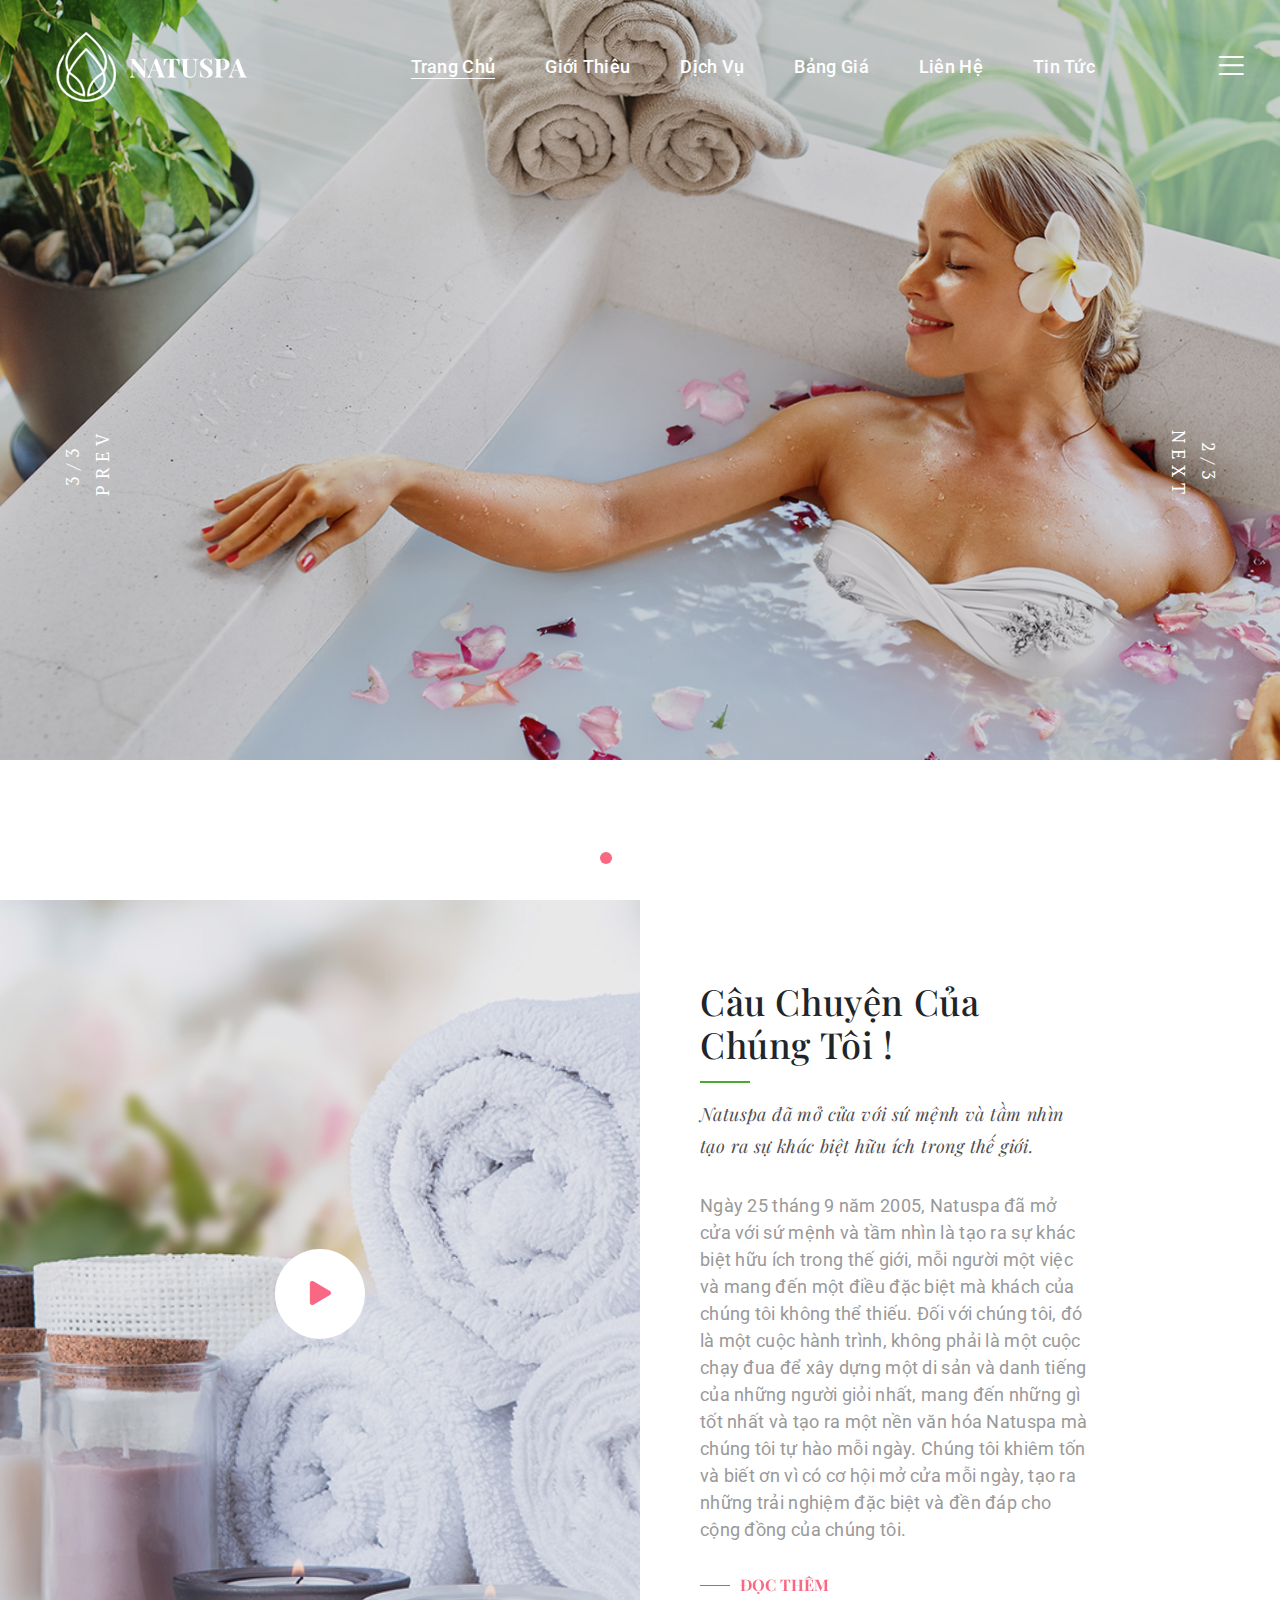
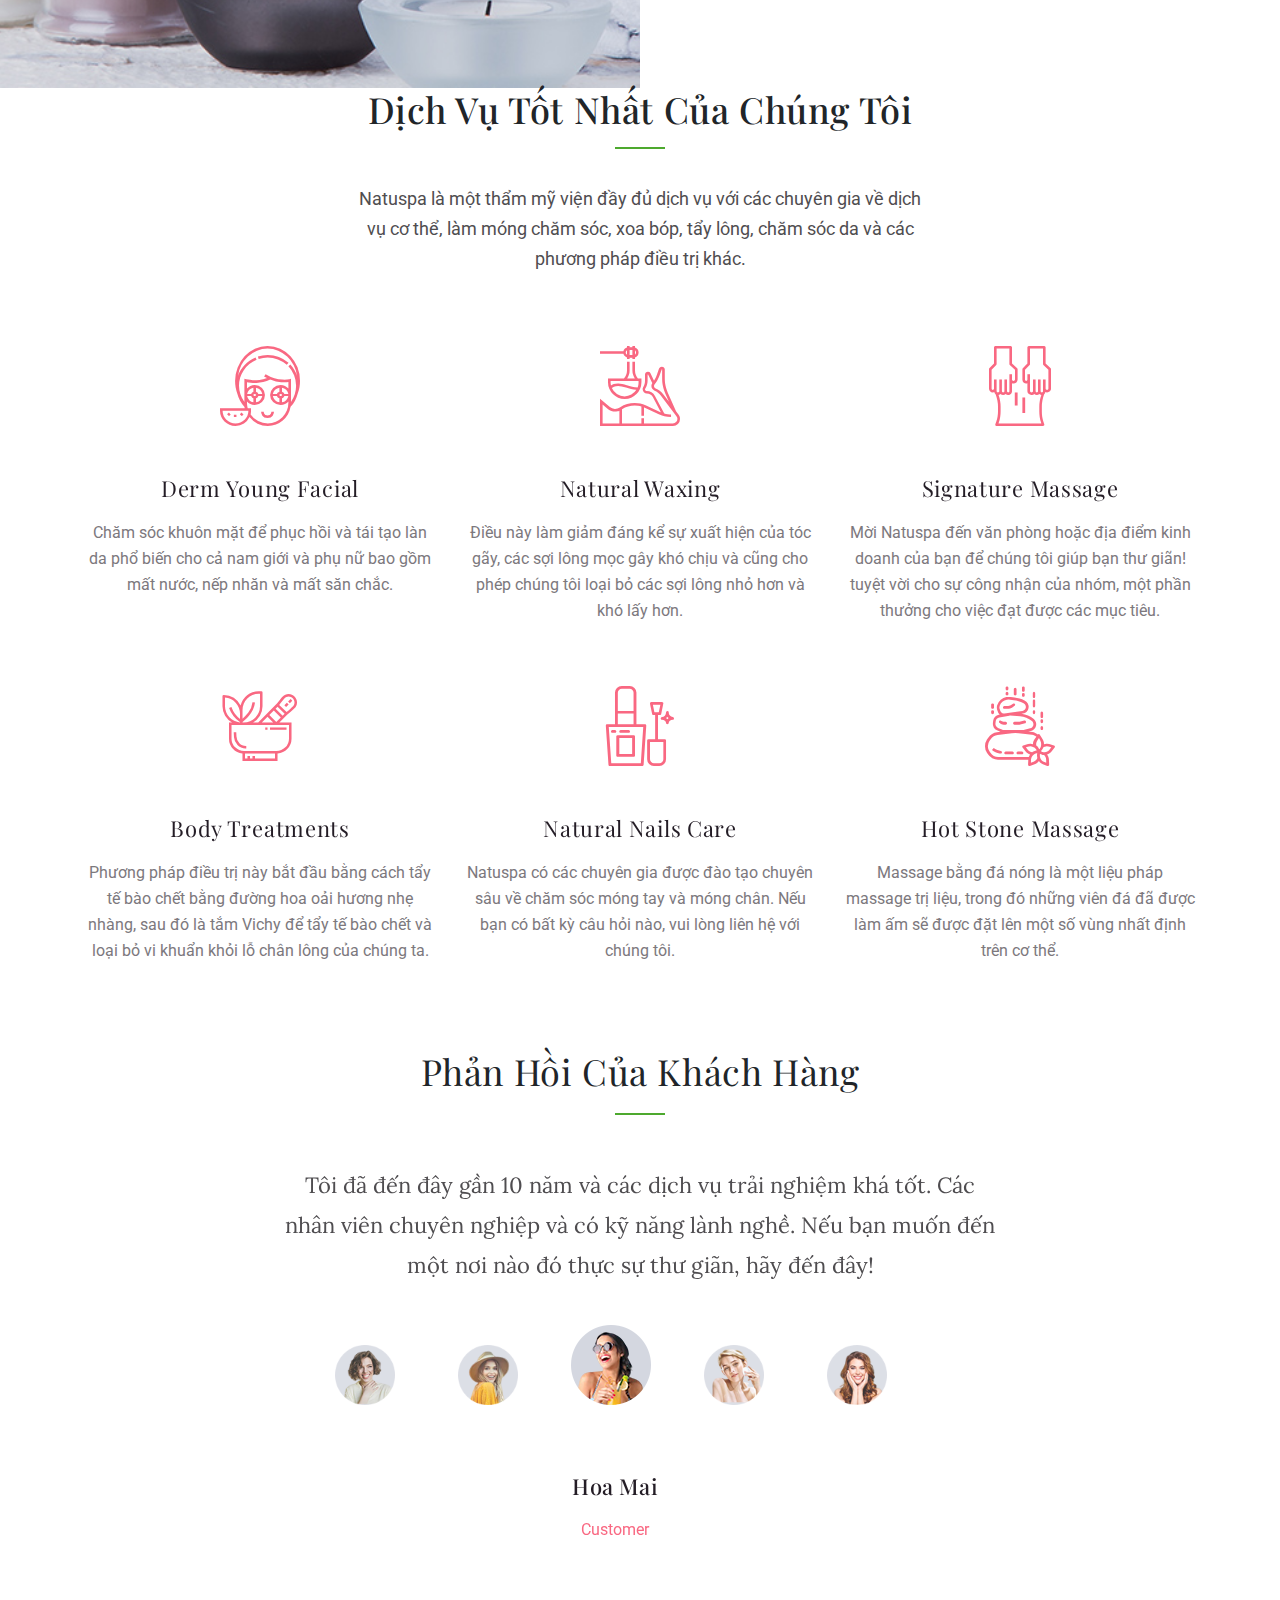
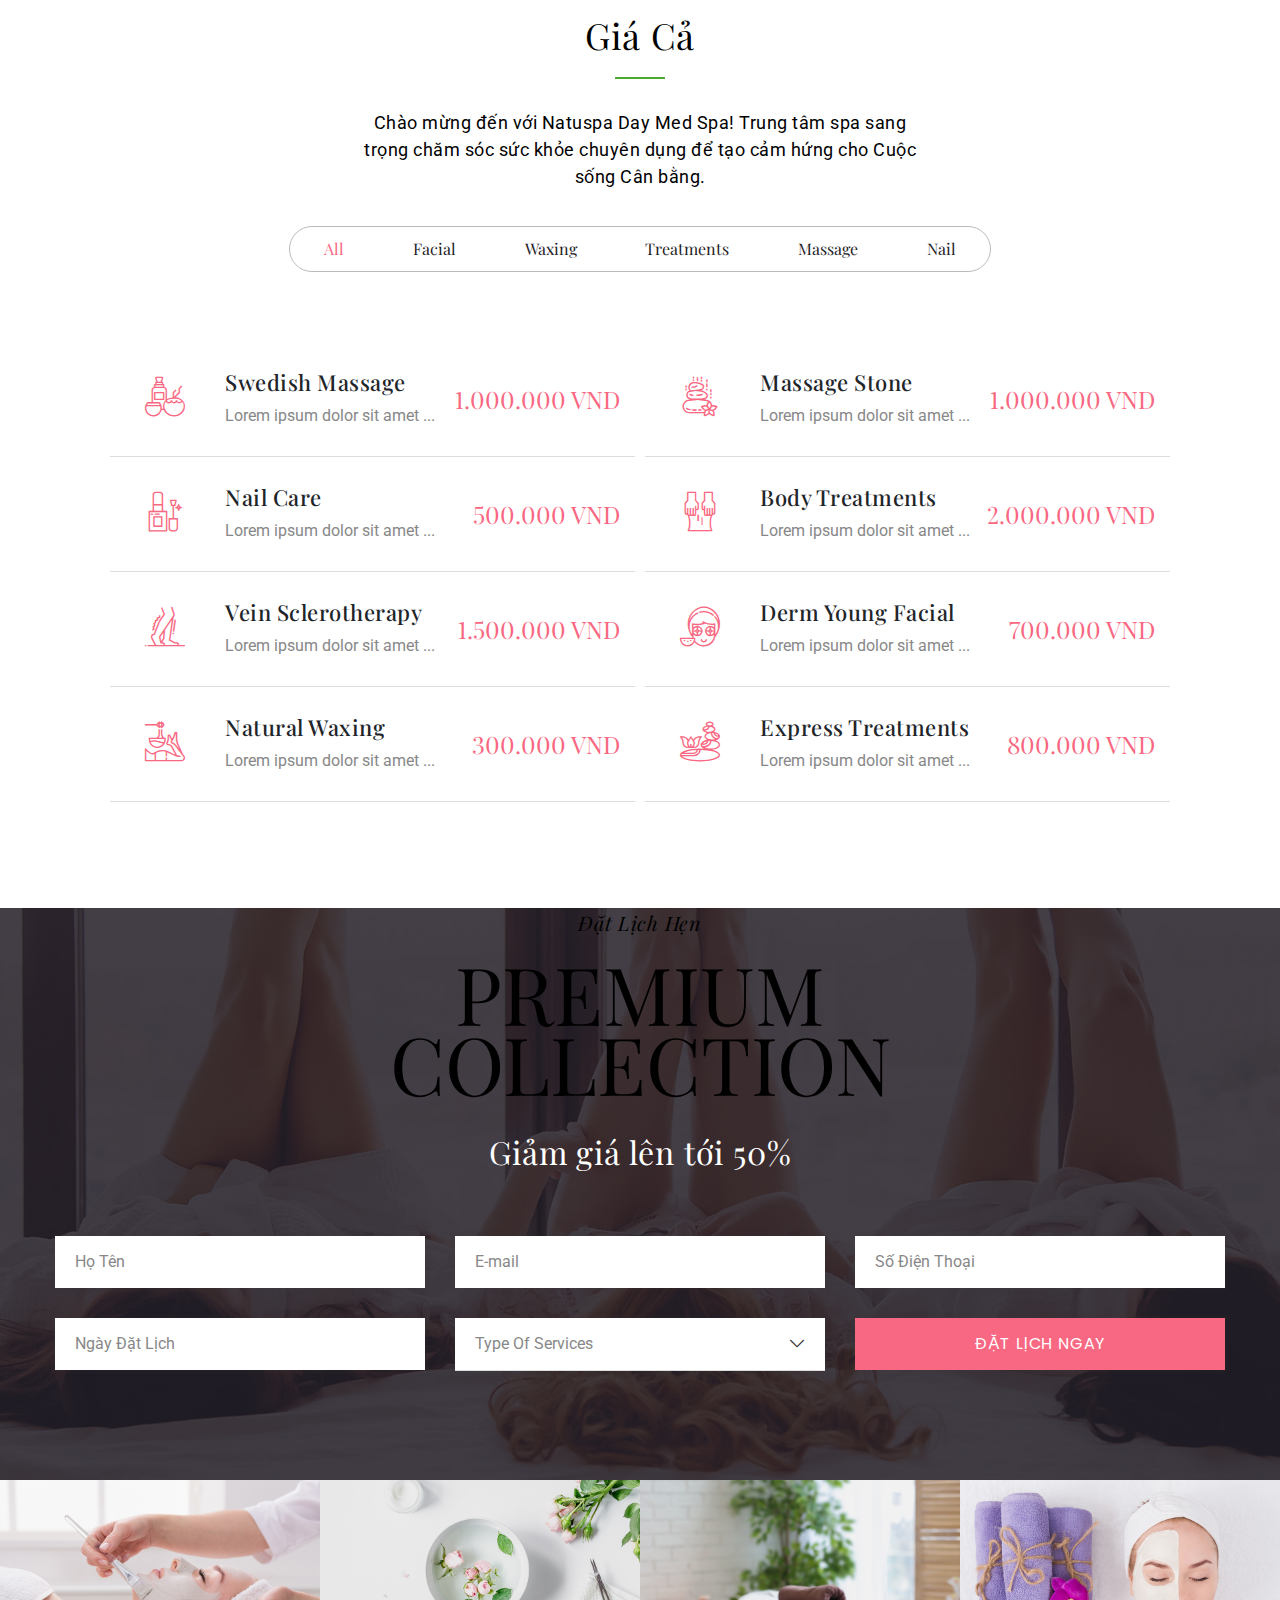
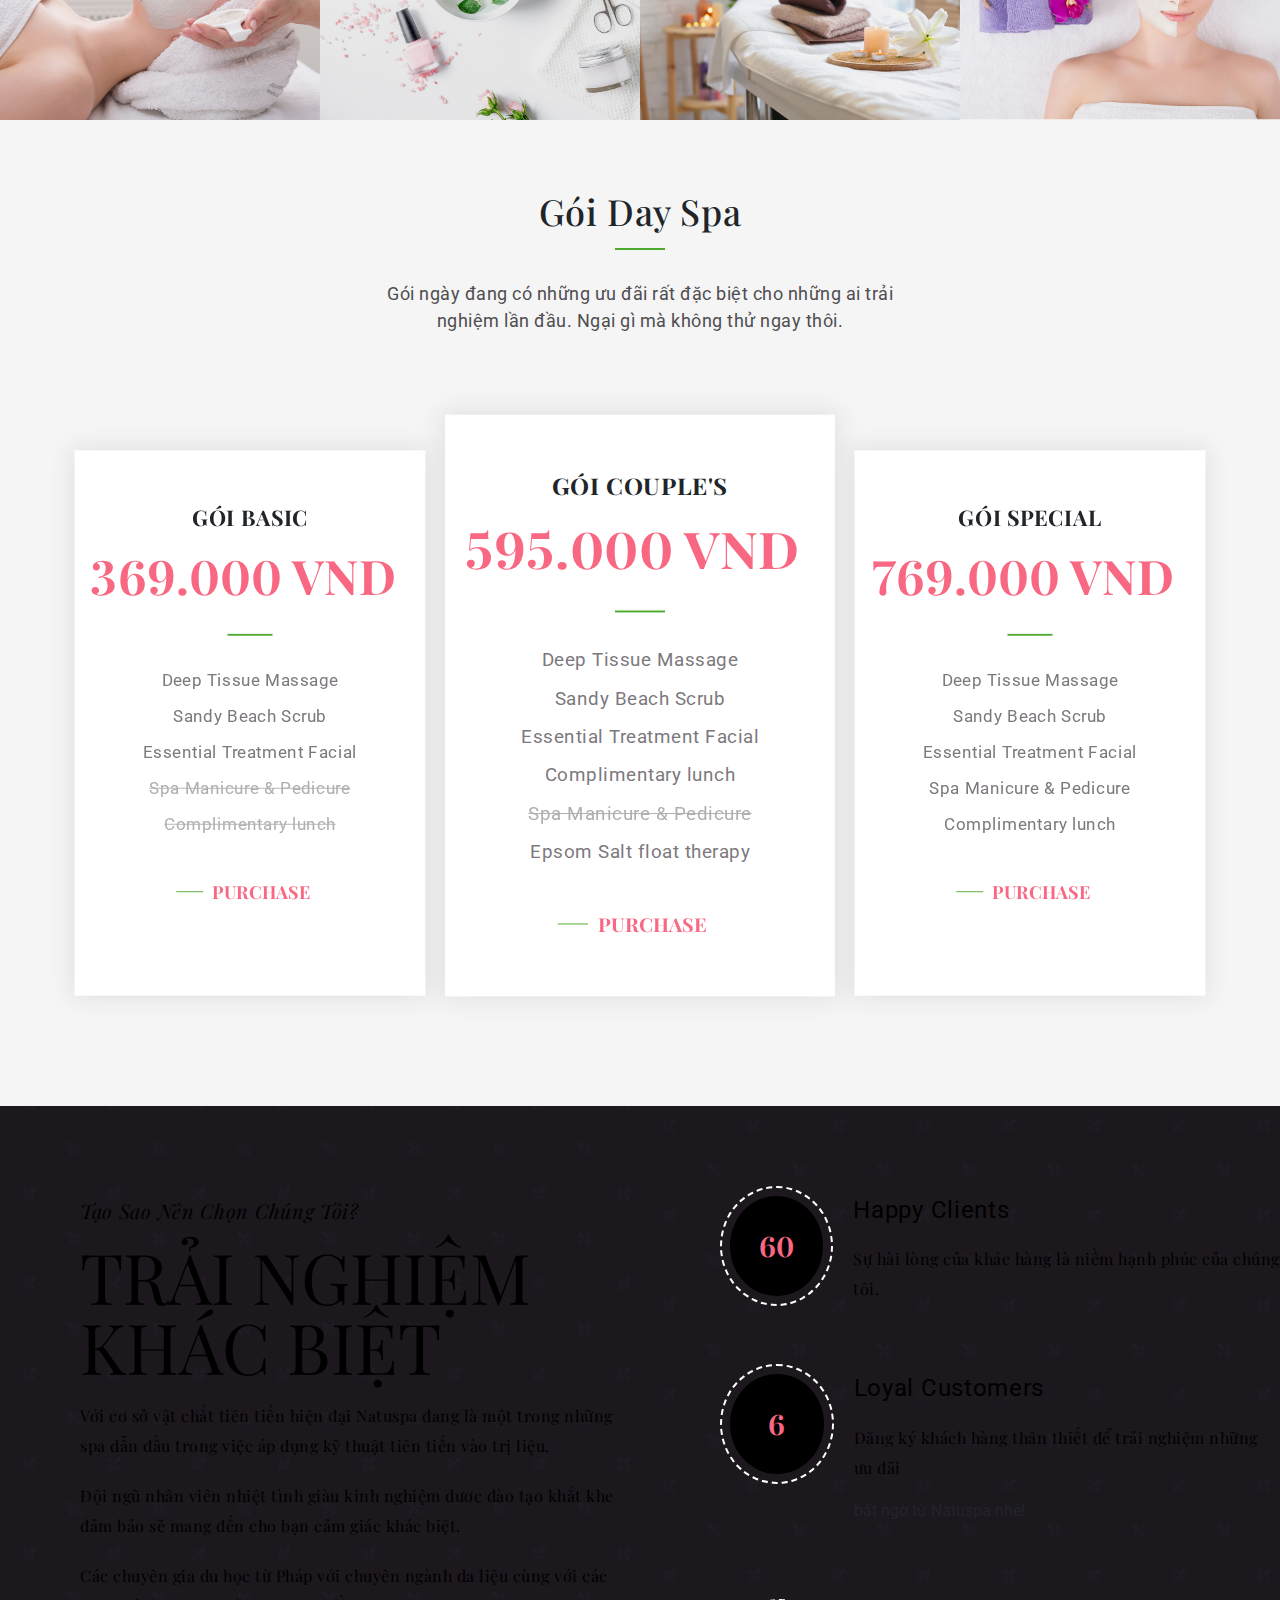
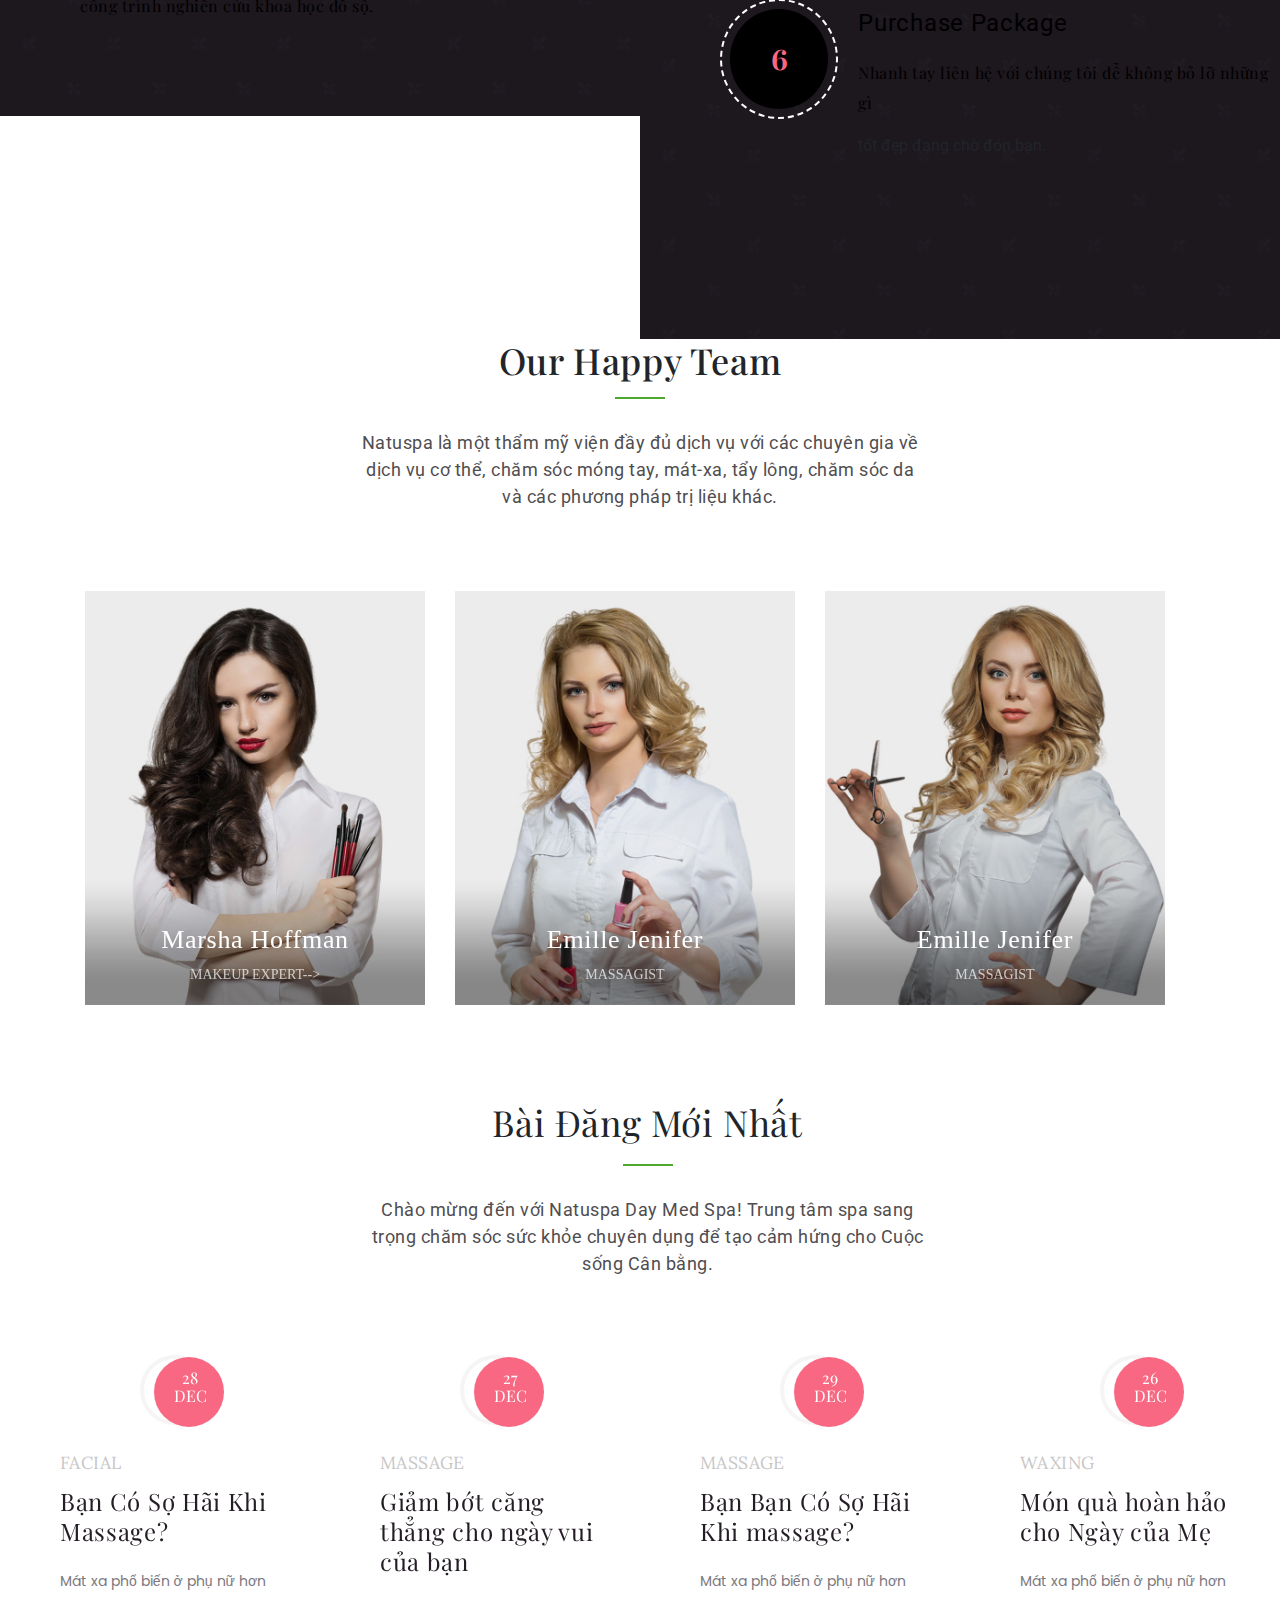
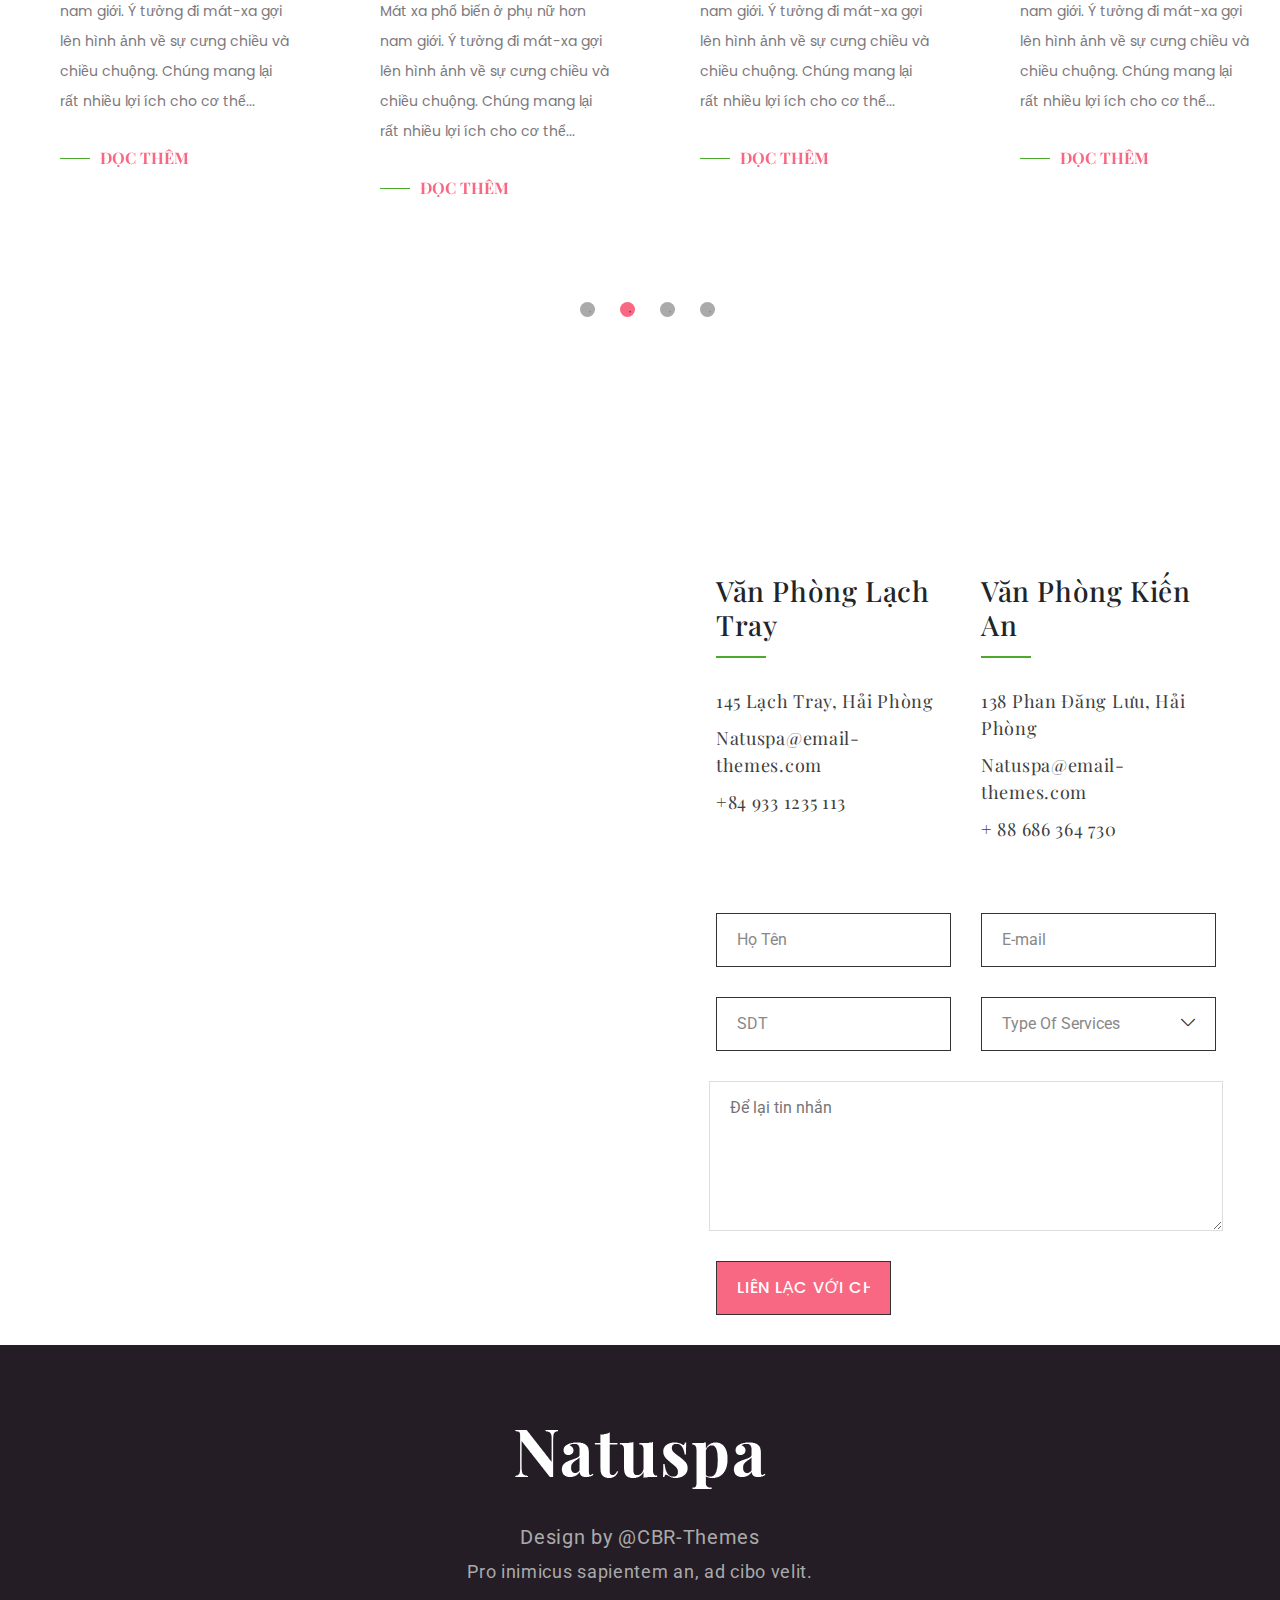
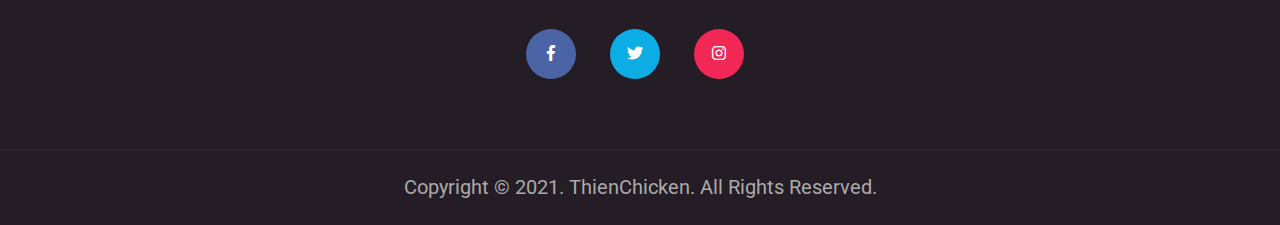
==== commit 28d2a814: "update menu cho pricing" ====
--- a/index.html
+++ b/index.html
@@ -384,7 +384,16 @@
                         </p>
                     </div>
                 </div>
-                <div class="spacer-clearfix" style="height: -20px;"></div>
+		<div class="spacer-clearfix" style="height: 20px;"></div>
+                <div class="menu-filter">
+                    <div class="filter-item active" title="All" data-id="all">All</div>
+                    <div class="filter-item" title="Facial" data-id="facial">Facial</div>
+                    <div class="filter-item" title="Waxing" data-id="waxing">Waxing</div>
+                    <div class="filter-item" title="Treatments" data-id="treatments">Treatments</div>
+                    <div class="filter-item" title="Massage" data-id="massage">Massage</div>
+                    <div class="filter-item" title="Nail" data-id="nail">Nail</div>
+                </div>
+                <div class="spacer-clearfix" style="height: 40px;"></div>
                 <ul class="pricing-menu col-12">
                     <li class="pricing-item all facial massage">
                         <span class="logo"><i class="natuspa-icon-oil"></i></span>
